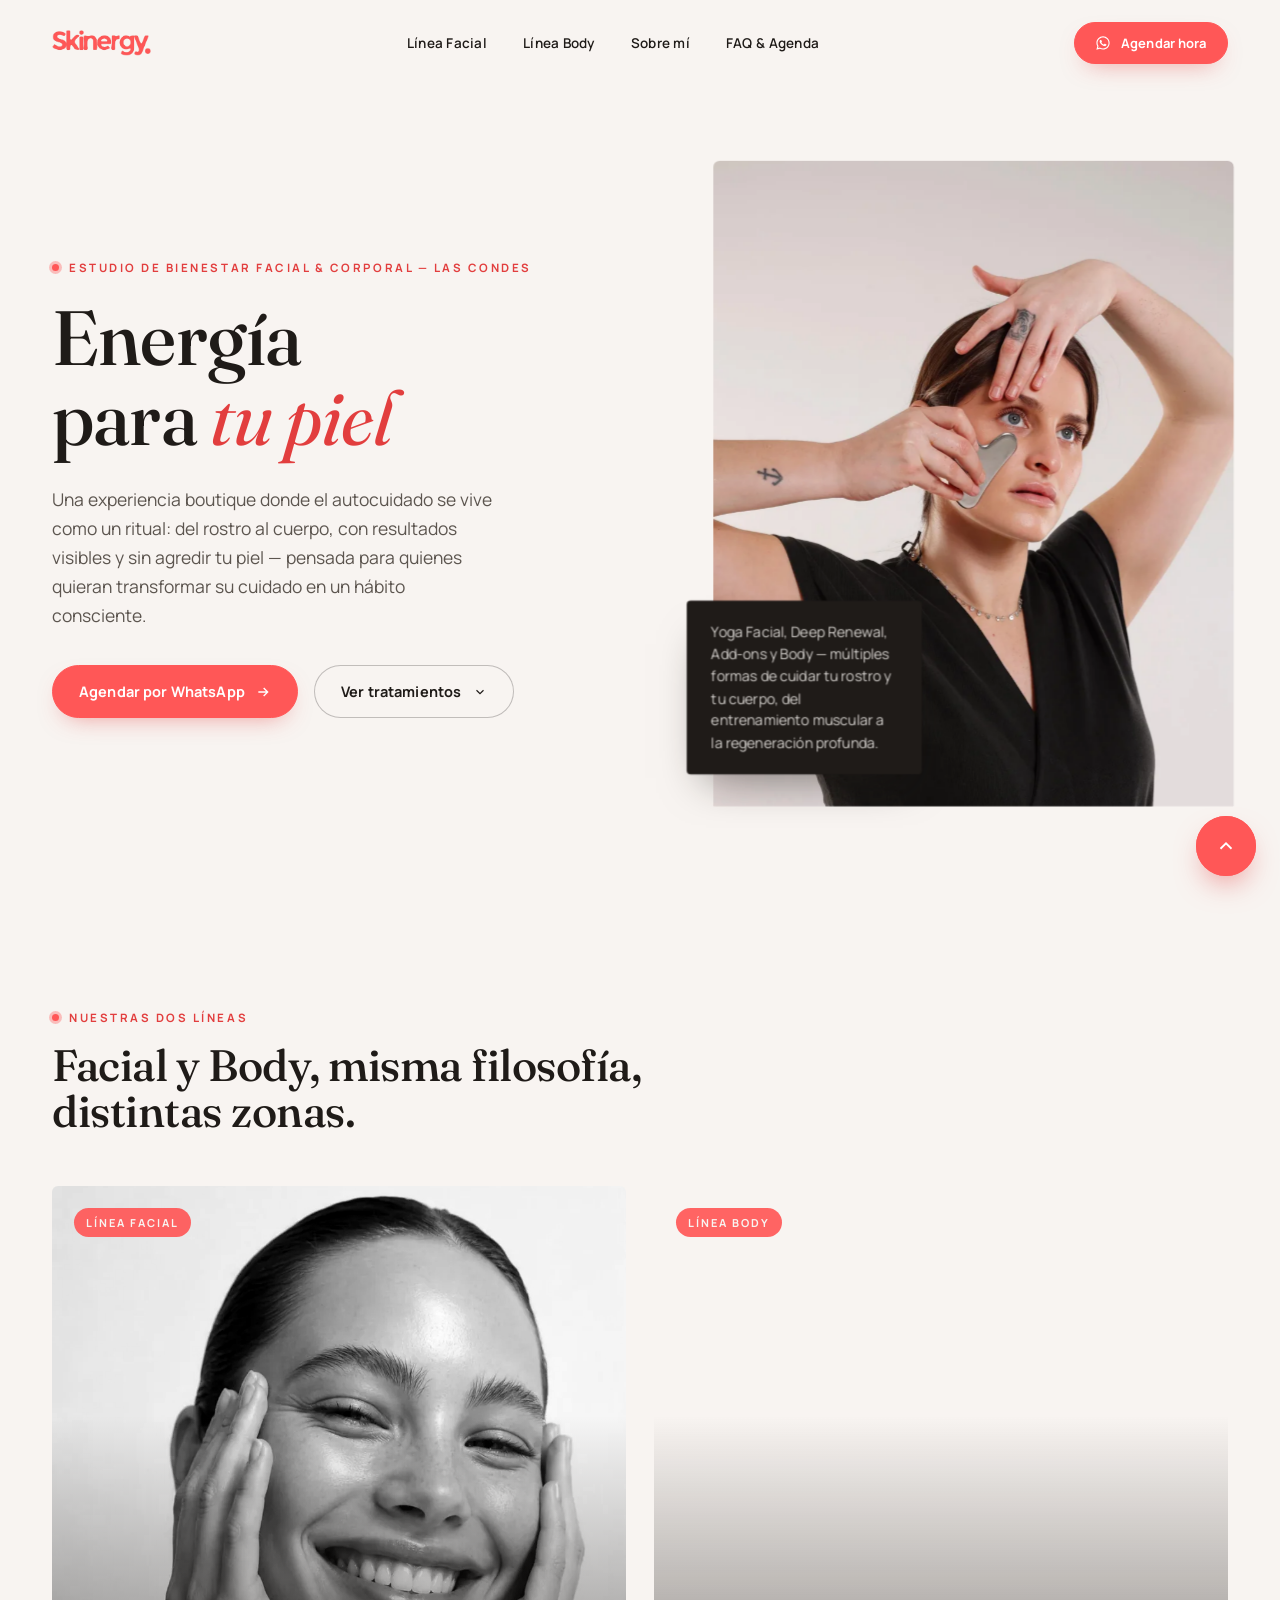
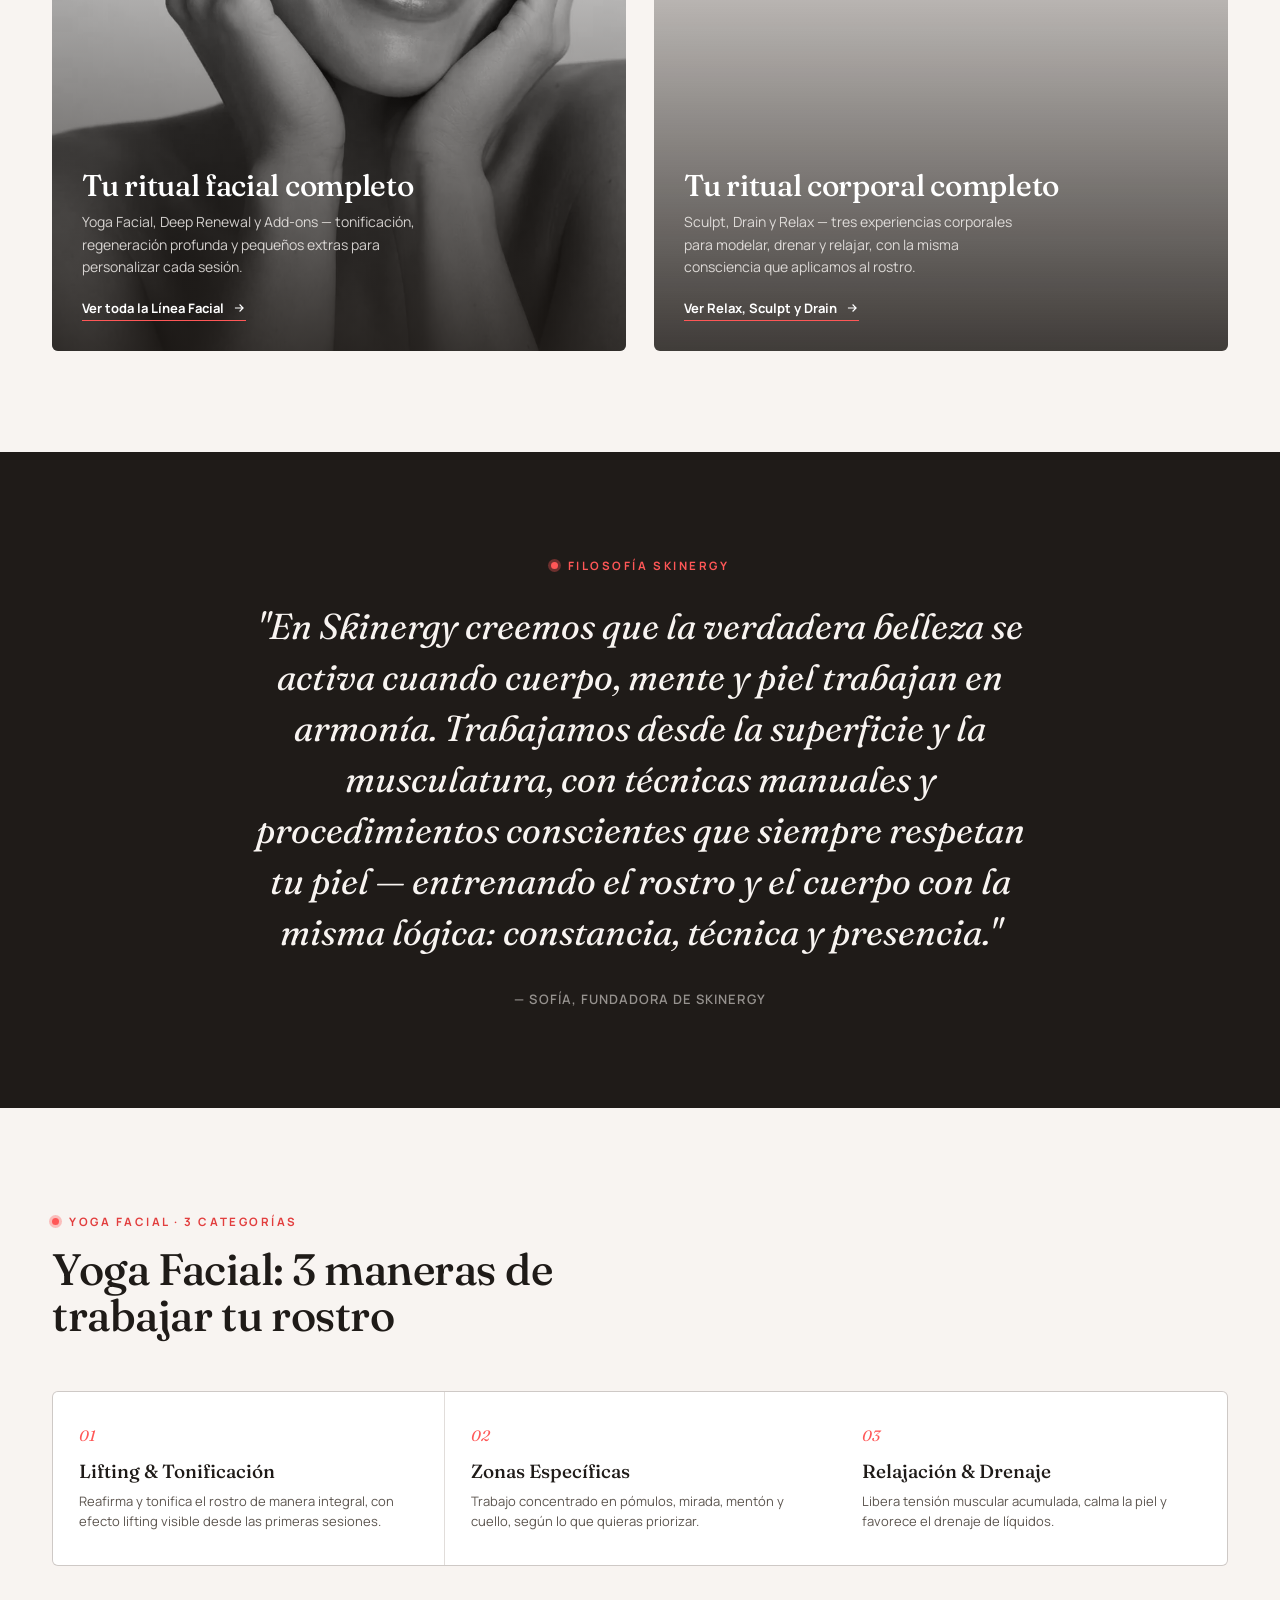
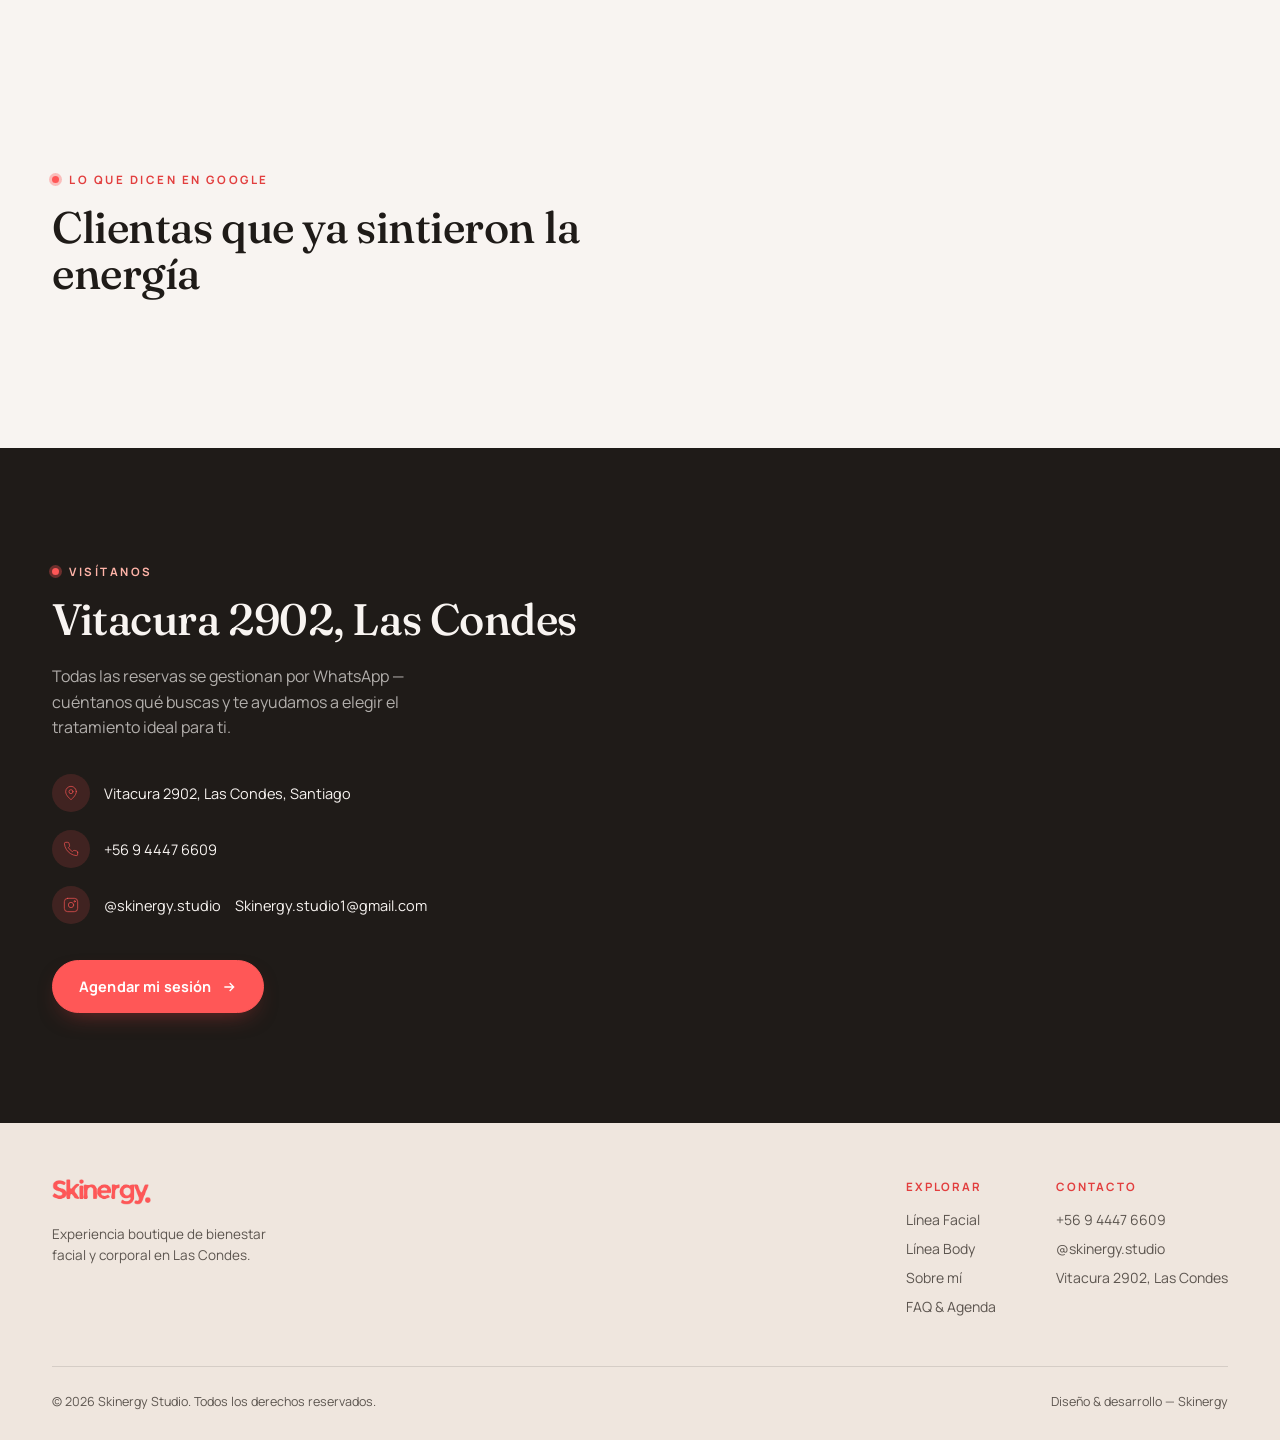
==== index.html @ 911ee03d "Add files via upload" ====
<!DOCTYPE html>
<html lang="es">
<head>
<meta charset="UTF-8">
<meta name="viewport" content="width=device-width, initial-scale=1.0, maximum-scale=1">
<title>Skinergy — Energía para tu piel</title>
<meta name="description" content="Skinergy, estudio boutique de bienestar facial y corporal en Vitacura 2902, Las Condes. Yoga Facial, Deep Renewal y tratamientos Body.">
<link rel="preconnect" href="https://fonts.googleapis.com">
<link rel="preconnect" href="https://fonts.gstatic.com" crossorigin>
<link href="https://fonts.googleapis.com/css2?family=Fraunces:ital,opsz,wght@0,9..144,500;1,9..144,400&family=Manrope:wght@400;500;600;700&display=swap" rel="stylesheet">
<link rel="icon" type="image/png" sizes="32x32" href="favicon-32.png">
<link rel="icon" type="image/png" sizes="16x16" href="favicon-16.png">
<link rel="apple-touch-icon" sizes="180x180" href="apple-touch-icon.png">
<link rel="stylesheet" href="styles.css">
<link rel="preload" as="image" href="hero-gua-sha-900.webp" imagesrcset="hero-gua-sha-900.webp 900w, hero-gua-sha-1300.webp 1300w" imagesizes="(max-width:520px) 320px, (max-width:940px) 420px, 538px" fetchpriority="high">
<style>
  .hero{ padding:168px 0 100px; }
  .hero-grid{ display:grid; grid-template-columns:1.02fr 0.86fr; gap:64px; align-items:center; }
  .hero h1{ font-size:clamp(44px, 6vw, 78px); margin:22px 0 26px; }
  .hero p.lead{ font-size:17.5px; color:var(--ink-soft); max-width:440px; line-height:1.65; margin-bottom:36px; }
  .hero-ctas{ display:flex; gap:16px; flex-wrap:wrap; align-items:center; }
  .hero-visual{ position:relative; }
  .hero-photo-frame{ position:relative; aspect-ratio:4/5; border-radius:6px; overflow:hidden; }
  .hero-photo-frame img{ width:100%; height:100%; object-fit:cover; transform:scale(1.02); }
  .hero-badge{
    position:absolute; left:-26px; bottom:36px; background:var(--ink); color:var(--cream);
    padding:20px 24px; border-radius:4px; max-width:230px; box-shadow:0 24px 40px -18px rgba(31,27,24,.5); z-index:3;
  }
  .hero-badge p{ font-size:14px; line-height:1.55; color:rgba(248,244,241,.85); }
  @media(max-width:940px){
    .hero-grid{ grid-template-columns:1fr; gap:52px; }
    .hero{ padding:132px 0 70px; }
    .hero-visual{ order:-1; max-width:420px; margin:0 auto; }
    .hero-badge{
      position:static; left:auto; bottom:auto; margin-top:18px; max-width:none; width:100%;
      box-shadow:0 14px 28px -18px rgba(31,27,24,.35); text-align:center;
    }
  }
  @media(max-width:520px){
    .hero-visual{ max-width:320px; }
  }

  .lines{ display:grid; grid-template-columns:1fr 1fr; gap:28px; }
  @media(max-width:800px){ .lines{ grid-template-columns:1fr; } }
  .line-card{ position:relative; border-radius:6px; overflow:hidden; aspect-ratio:3/4; display:flex; flex-direction:column; justify-content:flex-end; isolation:isolate; }
  .line-card img{ position:absolute; inset:0; width:100%; height:100%; object-fit:cover; filter:grayscale(1) contrast(1.08); transition:filter 1s var(--ease), transform 1.2s var(--ease); z-index:-2; }
  .line-card::before{ content:""; position:absolute; inset:0; background:linear-gradient(180deg, rgba(31,27,24,0) 30%, rgba(31,27,24,.85) 100%); z-index:-1; }
  .line-card:hover img{ filter:grayscale(0) contrast(1.02) saturate(1.1); transform:scale(1.045); }
  .line-card .tag{ position:absolute; top:22px; left:22px; font-size:11px; font-weight:700; letter-spacing:.18em; text-transform:uppercase; color:var(--cream); background:rgba(255,87,87,.92); padding:7px 12px; border-radius:100px; }
  .line-card .body{ padding:30px; color:var(--cream); }
  .line-card h3{ font-size:30px; color:var(--white); margin-bottom:10px; }
  .line-card p{ font-size:14px; color:rgba(248,244,241,.82); line-height:1.6; max-width:340px; margin-bottom:18px; }
  .line-card .link{ display:inline-flex; align-items:center; gap:8px; font-size:13px; font-weight:700; color:var(--white); border-bottom:1px solid var(--coral); padding-bottom:3px; width:fit-content; }
  .line-card .link svg{ width:14px; height:14px; transition:transform .3s var(--ease); }
  .line-card:hover .link svg{ transform:translateX(4px); }

  .categories{ display:grid; grid-template-columns:repeat(3,1fr); gap:1px; background:rgba(31,27,24,.1); border:1px solid rgba(31,27,24,.1); border-radius:6px; overflow:hidden; }
  @media(max-width:900px){ .categories{ grid-template-columns:1fr; } }
  .cat{ --tiltX:0deg; --tiltY:0deg; --lift:0px; --mx:50%; --my:50%; position:relative; background:var(--white); padding:34px 26px; transform:perspective(1000px) rotateX(var(--tiltX)) rotateY(var(--tiltY)) translate3d(0,var(--lift),0); transition:background .5s var(--ease), transform .5s var(--ease), box-shadow .5s var(--ease); }
  .cat:hover{ background:var(--cream-warm); box-shadow:0 20px 32px -22px rgba(31,27,24,.3); }
  .cat::after{ content:""; position:absolute; inset:0; pointer-events:none; background:radial-gradient(220px circle at var(--mx) var(--my), rgba(255,87,87,.10), transparent 70%); opacity:0; transition:opacity .4s var(--ease); }
  .cat:hover::after{ opacity:1; }
  .cat .n{ font-family:'Fraunces',serif; font-style:italic; color:var(--coral); font-size:15px; margin-bottom:14px; display:block;}
  .cat h4{ font-family:'Fraunces',serif; font-weight:500; font-size:19px; margin-bottom:8px; }
  .cat p{ font-size:13px; color:var(--ink-soft); line-height:1.55; }

  .testi-grid{ display:grid; grid-template-columns:repeat(3,1fr); gap:22px; }
  @media(max-width:900px){ .testi-grid{ grid-template-columns:1fr; } }
  .testi{ --tiltX:0deg; --tiltY:0deg; --lift:0px; --mx:50%; --my:50%; position:relative; background:var(--white); border:1px solid rgba(31,27,24,.08); border-radius:6px; padding:30px 28px; transform:perspective(1000px) rotateX(var(--tiltX)) rotateY(var(--tiltY)) translate3d(0,var(--lift),0); transition:transform .5s var(--ease), box-shadow .5s var(--ease), border-color .5s var(--ease); }
  .testi:hover{ box-shadow:0 20px 32px -22px rgba(31,27,24,.28); border-color:var(--coral); }
  .testi::after{ content:""; position:absolute; inset:0; border-radius:inherit; pointer-events:none; background:radial-gradient(220px circle at var(--mx) var(--my), rgba(255,87,87,.10), transparent 70%); opacity:0; transition:opacity .4s var(--ease); }
  .testi:hover::after{ opacity:1; }
  .stars{ display:flex; gap:4px; margin-bottom:18px; }
  .stars svg{ width:15px; height:15px; fill:var(--coral); }
  .testi p{ font-size:15px; line-height:1.65; color:var(--ink); margin-bottom:20px; }
  .testi .who{ display:flex; align-items:center; gap:10px; font-size:13px; font-weight:700; color:var(--ink-soft); }
  .testi .who::before{ content:""; width:6px; height:6px; border-radius:50%; background:var(--coral); }

</style>
</head>
<body>

<header id="siteHeader">
  <div class="wrap nav-row">
    <a href="index.html" class="logo"><img src="logo-wordmark.png" alt="Skinergy — Energía para tu piel" width="118" height="26"></a>
    <nav class="links">
      <a href="facial.html">Línea Facial</a>
      <a href="body.html">Línea Body</a>
      <a href="about.html">Sobre mí</a>
      <a href="faq.html">FAQ &amp; Agenda</a>
    </nav>
    <div class="nav-cta">
      <a class="btn" href="https://wa.me/56944476609?text=Hola%2C%20quiero%20agendar%20una%20sesi%C3%B3n%20en%20Skinergy" target="_blank" rel="noopener">
        <svg viewBox="0 0 24 24" fill="currentColor"><path d="M12.04 2C6.58 2 2.13 6.45 2.13 11.91c0 1.75.46 3.46 1.32 4.96L2.05 22l5.25-1.38c1.45.79 3.08 1.21 4.74 1.21h.005c5.46 0 9.9-4.45 9.9-9.92C21.93 6.45 17.5 2 12.04 2Zm0 18.15h-.004a8.2 8.2 0 0 1-4.18-1.15l-.3-.18-3.12.82.83-3.04-.2-.31a8.19 8.19 0 0 1-1.26-4.38c0-4.54 3.7-8.24 8.25-8.24 2.2 0 4.27.86 5.83 2.42a8.19 8.19 0 0 1 2.42 5.83c0 4.55-3.7 8.23-8.25 8.23Zm4.52-6.17c-.25-.12-1.47-.72-1.7-.81-.23-.08-.4-.12-.56.13-.17.25-.64.81-.79.97-.14.17-.29.19-.54.06-.25-.12-1.04-.38-1.99-1.22-.73-.65-1.23-1.46-1.37-1.71-.15-.25-.02-.38.11-.5.11-.11.25-.29.37-.44.13-.14.17-.25.25-.42.08-.17.04-.31-.02-.44-.06-.12-.56-1.34-.76-1.84-.2-.48-.41-.42-.56-.42-.14-.01-.31-.01-.48-.01-.17 0-.44.06-.67.31-.23.25-.87.85-.87 2.08 0 1.23.89 2.41 1.02 2.58.12.17 1.76 2.69 4.27 3.77.6.26 1.06.41 1.43.53.6.19 1.15.16 1.58.1.48-.07 1.47-.6 1.68-1.18.21-.58.21-1.08.15-1.18-.06-.1-.23-.16-.48-.28Z"/></svg>
        <span class="long">Agendar hora</span>
      </a>
      <button class="burger" id="burgerBtn" aria-label="Abrir menú" aria-expanded="false">
        <span></span><span></span><span></span>
      </button>
    </div>
  </div>
  <div class="mobile-menu" id="mobileMenu">
    <div class="mobile-menu-inner">
      <a href="facial.html">Línea Facial</a>
      <a href="body.html">Línea Body</a>
      <a href="about.html">Sobre mí</a>
      <a href="faq.html">FAQ &amp; Agenda</a>
      <a class="btn" href="https://wa.me/56944476609?text=Hola%2C%20quiero%20agendar%20una%20sesi%C3%B3n%20en%20Skinergy" target="_blank" rel="noopener">Agendar por WhatsApp</a>
    </div>
  </div>
</header>

<main id="home">

  <section class="hero">
    <div class="wrap hero-grid">
      <div>
        <span class="load-reveal eyebrow">Estudio de bienestar facial &amp; corporal — Las Condes</span>
        <h1 class="load-reveal">Energía<br>para <em>tu piel</em></h1>
        <p class="load-reveal lead">Una experiencia boutique donde el autocuidado se vive como un ritual: del rostro al cuerpo, con resultados visibles y sin agredir tu piel — pensada para quienes quieran transformar su cuidado en un hábito consciente.</p>
        <div class="load-reveal hero-ctas">
          <a class="btn" href="https://wa.me/56944476609?text=Hola%2C%20quiero%20agendar%20una%20sesi%C3%B3n%20en%20Skinergy" target="_blank" rel="noopener">
            Agendar por WhatsApp
            <svg viewBox="0 0 24 24" fill="none" stroke="currentColor" stroke-width="2"><path d="M5 12h14M13 6l6 6-6 6"/></svg>
          </a>
          <div class="treat-dropdown">
            <button class="btn ghost" id="treatToggle" aria-expanded="false" aria-haspopup="true">
              Ver tratamientos
              <svg viewBox="0 0 24 24" fill="none" stroke="currentColor" stroke-width="2"><path d="M6 9l6 6 6-6"/></svg>
            </button>
            <div class="treat-dropdown-menu" id="treatMenu">
              <a href="facial.html">Línea Facial</a>
              <a href="body.html">Línea Body</a>
            </div>
          </div>
        </div>
      </div>

      <div class="hero-visual load-reveal">
        <div class="hero-photo-frame">
          <img src="hero-gua-sha-900.webp" srcset="hero-gua-sha-900.webp 900w, hero-gua-sha-1300.webp 1300w" sizes="(max-width:520px) 320px, (max-width:940px) 420px, 538px" alt="Tratamiento facial en Skinergy" loading="eager" fetchpriority="high" decoding="async">
          <svg class="breath-ring" viewBox="-160 -160 320 320" preserveAspectRatio="xMidYMid meet">
            <circle cx="0" cy="0" r="60"></circle>
            <circle cx="0" cy="0" r="60"></circle>
            <circle cx="0" cy="0" r="60"></circle>
          </svg>
        </div>
        <div class="hero-badge">
          <p>Yoga Facial, Deep Renewal, Add-ons y Body — múltiples formas de cuidar tu rostro y tu cuerpo, del entrenamiento muscular a la regeneración profunda.</p>
        </div>
      </div>
    </div>
  </section>

  <section id="lineas">
    <div class="wrap">
      <div class="section-head reveal">
        <span class="eyebrow">Nuestras dos líneas</span>
        <h2>Facial y Body, misma filosofía, distintas zonas.</h2>
      </div>
      <div class="lines">
        <a class="line-card reveal reveal-rand" href="facial.html" aria-label="Explorar Línea Facial">
          <img src="cheeks-up-900.webp" srcset="cheeks-up-900.webp 900w, cheeks-up-1300.webp 1300w" sizes="(max-width:800px) 92vw, 46vw" alt="Línea Facial Skinergy" loading="lazy" decoding="async">
          <span class="tag">Línea Facial</span>
          <div class="body">
            <h3>Tu ritual facial completo</h3>
            <p>Yoga Facial, Deep Renewal y Add-ons — tonificación, regeneración profunda y pequeños extras para personalizar cada sesión.</p>
            <span class="link">Ver toda la Línea Facial
              <svg viewBox="0 0 24 24" fill="none" stroke="currentColor" stroke-width="2"><path d="M5 12h14M13 6l6 6-6 6"/></svg>
            </span>
          </div>
        </a>
        <a class="line-card reveal reveal-rand" href="body.html" aria-label="Explorar Línea Body">
          <img src="body-sculpt-900.webp" srcset="body-sculpt-900.webp 900w, body-sculpt-1300.webp 1300w" sizes="(max-width:800px) 92vw, 46vw" alt="Línea Body Skinergy" loading="lazy" decoding="async">
          <span class="tag">Línea Body</span>
          <div class="body">
            <h3>Tu ritual corporal completo</h3>
            <p>Sculpt, Drain y Relax — tres experiencias corporales para modelar, drenar y relajar, con la misma consciencia que aplicamos al rostro.</p>
            <span class="link">Ver Relax, Sculpt y Drain
              <svg viewBox="0 0 24 24" fill="none" stroke="currentColor" stroke-width="2"><path d="M5 12h14M13 6l6 6-6 6"/></svg>
            </span>
          </div>
        </a>
      </div>
    </div>
  </section>

  <section class="quote-section">
    <div class="wrap quote-wrap">
      <span class="eyebrow">Filosofía Skinergy</span>
      <blockquote class="reveal">"En Skinergy creemos que la verdadera belleza se activa cuando cuerpo, mente y piel trabajan en armonía. Trabajamos desde la superficie y la musculatura, con técnicas manuales y procedimientos conscientes que siempre respetan tu piel — entrenando el rostro y el cuerpo con la misma lógica: constancia, técnica y presencia."</blockquote>
      <p class="attribution">— Sofía, fundadora de Skinergy</p>
    </div>
  </section>

  <section>
    <div class="wrap">
      <div class="section-head reveal">
        <span class="eyebrow">Yoga Facial · 3 categorías</span>
        <h2>Yoga Facial: 3 maneras de trabajar tu rostro</h2>
      </div>
      <div class="categories">
        <div class="cat reveal reveal-seq"><span class="n">01</span><h4>Lifting &amp; Tonificación</h4><p>Reafirma y tonifica el rostro de manera integral, con efecto lifting visible desde las primeras sesiones.</p></div>
        <div class="cat reveal reveal-seq"><span class="n">02</span><h4>Zonas Específicas</h4><p>Trabajo concentrado en pómulos, mirada, mentón y cuello, según lo que quieras priorizar.</p></div>
        <div class="cat reveal reveal-seq"><span class="n">03</span><h4>Relajación &amp; Drenaje</h4><p>Libera tensión muscular acumulada, calma la piel y favorece el drenaje de líquidos.</p></div>
      </div>
    </div>
  </section>

  <section>
    <div class="wrap">
      <div class="section-head reveal">
        <span class="eyebrow">Lo que dicen en Google</span>
        <h2>Clientas que ya sintieron la energía</h2>
      </div>
      <!-- Elfsight Google Reviews | Skinergy -->
      <script src="https://elfsightcdn.com/platform.js" async></script>
      <div class="elfsight-app-10ce0b70-ac7c-4a63-a1a3-6ba21adb38d9" data-elfsight-app-lazy></div>
    </div>
  </section>

  <section class="contact-band">
    <div class="wrap contact-grid">
      <div>
        <span class="reveal eyebrow on-dark">Visítanos</span>
        <h2 class="reveal">Vitacura 2902, Las Condes</h2>
        <p class="reveal lead">Todas las reservas se gestionan por WhatsApp — cuéntanos qué buscas y te ayudamos a elegir el tratamiento ideal para ti.</p>
        <div class="info-list reveal">
          <div class="info-row">
            <span class="ico"><svg viewBox="0 0 24 24" fill="none" stroke-linecap="round" stroke-linejoin="round"><path d="M20 10c0 6-8 12-8 12s-8-6-8-12a8 8 0 0 1 16 0Z"/><circle cx="12" cy="10" r="3"/></svg></span>
            <span>Vitacura 2902, Las Condes, Santiago</span>
          </div>
          <div class="info-row">
            <span class="ico"><svg viewBox="0 0 24 24" fill="none" stroke-linecap="round" stroke-linejoin="round"><path d="M22 16.92v3a2 2 0 0 1-2.18 2 19.79 19.79 0 0 1-8.63-3.07 19.5 19.5 0 0 1-6-6 19.79 19.79 0 0 1-3.07-8.67A2 2 0 0 1 4.11 2h3a2 2 0 0 1 2 1.72c.127.96.361 1.903.7 2.81a2 2 0 0 1-.45 2.11L8.09 9.91a16 16 0 0 0 6 6l1.27-1.27a2 2 0 0 1 2.11-.45c.907.339 1.85.573 2.81.7A2 2 0 0 1 22 16.92Z"/></svg></span>
            <a href="https://wa.me/56944476609" target="_blank" rel="noopener">+56 9 4447 6609</a>
          </div>
          <div class="info-row">
            <span class="ico"><svg viewBox="0 0 24 24" fill="none" stroke-linecap="round" stroke-linejoin="round"><rect x="2" y="2" width="20" height="20" rx="5"/><circle cx="12" cy="12" r="4"/><circle cx="17.5" cy="6.5" r="1"/></svg></span>
            <a href="https://www.instagram.com/skinergy.studio/" target="_blank" rel="noopener">@skinergy.studio</a>
          <a href="mailto:Skinergy.studio1@gmail.com">Skinergy.studio1@gmail.com</a>
          </div>
        </div>
        <a class="btn reveal" href="https://wa.me/56944476609?text=Hola%2C%20quiero%20agendar%20una%20sesi%C3%B3n%20en%20Skinergy" target="_blank" rel="noopener">
          Agendar mi sesión
          <svg viewBox="0 0 24 24" fill="none" stroke="currentColor" stroke-width="2"><path d="M5 12h14M13 6l6 6-6 6"/></svg>
        </a>
      </div>
      <div class="map-frame reveal">
        <iframe src="https://www.google.com/maps?q=Skinergy+-+Energ%C3%ADa+para+tu+piel&ll=-33.4123653,-70.6027542&z=17&output=embed" width="100%" height="100%" style="border:0;" loading="lazy" referrerpolicy="no-referrer-when-downgrade" title="Estudio Skinergy — Av. Vitacura 2902, Las Condes"></iframe>
      </div>
    </div>
  </section>

</main>

<footer>
  <div class="wrap">
    <div class="footer-top">
      <div>
        <a href="index.html" class="logo"><img src="logo-wordmark.png" alt="Skinergy — Energía para tu piel" width="118" height="26"></a>
        <p style="margin-top:14px; max-width:240px; font-size:13.5px; color:var(--ink-soft); line-height:1.6;">Experiencia boutique de bienestar facial y corporal en Las Condes.</p>
      </div>
      <div class="footer-cols">
        <div class="footer-col">
          <h5>Explorar</h5>
          <a href="facial.html">Línea Facial</a>
          <a href="body.html">Línea Body</a>
          <a href="about.html">Sobre mí</a>
          <a href="faq.html">FAQ &amp; Agenda</a>
        </div>
        <div class="footer-col">
          <h5>Contacto</h5>
          <a href="https://wa.me/56944476609" target="_blank" rel="noopener">+56 9 4447 6609</a>
          <a href="https://www.instagram.com/skinergy.studio/" target="_blank" rel="noopener">@skinergy.studio</a>
          <a href="faq.html#ubicacion">Vitacura 2902, Las Condes</a>
        </div>
      </div>
    </div>
    <div class="footer-bottom">
      <p>© 2026 Skinergy Studio. Todos los derechos reservados.</p>
      <p>Diseño &amp; desarrollo — Skinergy</p>
    </div>
  </div>
</footer>

<div class="fab-group" id="fabGroup">
  <div class="fab-options">
    <a class="fab-item" href="https://www.instagram.com/skinergy.studio/" target="_blank" rel="noopener" aria-label="Instagram">
      <svg viewBox="0 0 24 24"><path d="M12 2.163c3.204 0 3.584.012 4.85.07 3.252.148 4.771 1.691 4.919 4.919.058 1.265.069 1.645.069 4.849 0 3.205-.012 3.584-.069 4.849-.149 3.225-1.664 4.771-4.919 4.919-1.266.058-1.644.07-4.85.07-3.204 0-3.584-.012-4.849-.07-3.26-.149-4.771-1.699-4.919-4.92-.058-1.265-.07-1.644-.07-4.849 0-3.204.013-3.583.07-4.849.149-3.227 1.664-4.771 4.919-4.919 1.266-.057 1.645-.069 4.849-.069zm0-2.163c-3.259 0-3.667.014-4.947.072-4.358.2-6.78 2.618-6.98 6.98-.059 1.281-.073 1.689-.073 4.948 0 3.259.014 3.668.072 4.948.2 4.358 2.618 6.78 6.98 6.98 1.281.058 1.689.072 4.948.072 3.259 0 3.668-.014 4.948-.072 4.354-.2 6.782-2.618 6.979-6.98.059-1.28.073-1.689.073-4.948 0-3.259-.014-3.667-.072-4.947-.196-4.354-2.617-6.78-6.979-6.98-1.281-.059-1.69-.073-4.949-.073zm0 5.838c-3.403 0-6.162 2.759-6.162 6.162s2.759 6.163 6.162 6.163 6.162-2.759 6.162-6.163c0-3.403-2.759-6.162-6.162-6.162zm0 10.162c-2.209 0-4-1.79-4-4 0-2.209 1.791-4 4-4s4 1.791 4 4c0 2.21-1.791 4-4 4zm6.406-11.845c-.796 0-1.441.645-1.441 1.44s.645 1.44 1.441 1.44c.795 0 1.439-.645 1.439-1.44s-.644-1.44-1.439-1.44z"/></svg>
    </a>
    <a class="fab-item" href="https://wa.me/56944476609?text=Hola%2C%20quiero%20agendar%20una%20sesi%C3%B3n%20en%20Skinergy" target="_blank" rel="noopener" aria-label="WhatsApp">
      <svg viewBox="0 0 24 24"><path d="M12.04 2C6.58 2 2.13 6.45 2.13 11.91c0 1.75.46 3.46 1.32 4.96L2.05 22l5.25-1.38c1.45.79 3.08 1.21 4.74 1.21h.005c5.46 0 9.9-4.45 9.9-9.92C21.93 6.45 17.5 2 12.04 2Zm0 18.15h-.004a8.2 8.2 0 0 1-4.18-1.15l-.3-.18-3.12.82.83-3.04-.2-.31a8.19 8.19 0 0 1-1.26-4.38c0-4.54 3.7-8.24 8.25-8.24 2.2 0 4.27.86 5.83 2.42a8.19 8.19 0 0 1 2.42 5.83c0 4.55-3.7 8.23-8.25 8.23Zm4.52-6.17c-.25-.12-1.47-.72-1.7-.81-.23-.08-.4-.12-.56.13-.17.25-.64.81-.79.97-.14.17-.29.19-.54.06-.25-.12-1.04-.38-1.99-1.22-.73-.65-1.23-1.46-1.37-1.71-.15-.25-.02-.38.11-.5.11-.11.25-.29.37-.44.13-.14.17-.25.25-.42.08-.17.04-.31-.02-.44-.06-.12-.56-1.34-.76-1.84-.2-.48-.41-.42-.56-.42-.14-.01-.31-.01-.48-.01-.17 0-.44.06-.67.31-.23.25-.87.85-.87 2.08 0 1.23.89 2.41 1.02 2.58.12.17 1.76 2.69 4.27 3.77.6.26 1.06.41 1.43.53.6.19 1.15.16 1.58.1.48-.07 1.47-.6 1.68-1.18.21-.58.21-1.08.15-1.18-.06-.1-.23-.16-.48-.28Z"/></svg>
    </a>
  </div>
  <button class="fab-toggle" id="fabToggle" aria-label="Mostrar contacto" aria-expanded="false">
    <span class="pulse"></span>
    <svg viewBox="0 0 24 24" fill="none" stroke="currentColor" stroke-width="2"><path d="M6 15l6-6 6 6"/></svg>
  </button>
</div>

<script src="script.js"></script>
</body>
</html>
---- styles.css ----
:root{
  --coral:#FF5757;
  --coral-deep:#E23E3E;
  --coral-soft:#FFB4A8;
  --cream:#F8F4F1;
  --cream-warm:#EFE6DE;
  --ink:#1F1B18;
  --ink-soft:#5C554F;
  --white:#FFFFFF;
  --ring: rgba(255,87,87,0.35);
  --ease: cubic-bezier(.16,1,.3,1);
  --spring: cubic-bezier(.34,1.56,.64,1);
}

*{box-sizing:border-box; margin:0; padding:0;}
html{scroll-behavior:smooth;}
body{
  background:var(--cream);
  color:var(--ink);
  font-family:'Manrope', sans-serif;
  font-weight:400;
  -webkit-font-smoothing:antialiased;
  overflow-x:hidden;
}
img{display:block; max-width:100%;}
a{color:inherit; text-decoration:none;}
::selection{background:var(--coral); color:var(--white);}

@media (prefers-reduced-motion: reduce){
  *{animation-duration:0.01ms !important; animation-iteration-count:1 !important; transition-duration:0.01ms !important; scroll-behavior:auto !important;}
}

a:focus-visible, button:focus-visible{ outline:2px solid var(--coral-deep); outline-offset:3px; }

.eyebrow{
  font-family:'Manrope', sans-serif;
  font-size:11.5px;
  font-weight:700;
  letter-spacing:0.22em;
  text-transform:uppercase;
  color:var(--coral-deep);
  display:inline-flex;
  align-items:center;
  gap:10px;
}
.eyebrow::before{
  content:"";
  width:7px; height:7px;
  border-radius:50%;
  background:var(--coral);
  box-shadow:0 0 0 3px var(--ring);
  flex-shrink:0;
}
.eyebrow.on-dark{ color:var(--coral-soft); }

h1,h2,h3,.serif{
  font-family:'Fraunces', serif;
  font-weight:500;
  line-height:1.05;
  letter-spacing:-0.01em;
}
em{font-style:italic; font-weight:400; color:var(--coral-deep);}

.wrap{
  max-width:1240px;
  margin:0 auto;
  padding:0 32px;
}
@media(max-width:700px){ .wrap{padding:0 20px;} }

.wrap-narrow{ max-width:820px; margin:0 auto; padding:0 32px; }
@media(max-width:700px){ .wrap-narrow{padding:0 20px;} }

.btn{
  display:inline-flex;
  align-items:center;
  gap:10px;
  color:var(--white);
  font-weight:700;
  font-size:14.5px;
  font-family:inherit;
  letter-spacing:0.01em;
  padding:16px 26px;
  border-radius:100px;
  border:1px solid var(--coral);
  background-color:var(--coral);
  background-image:linear-gradient(var(--coral-deep), var(--coral-deep));
  background-repeat:no-repeat;
  background-position:0 0;
  background-size:0% 100%;
  transform:translate3d(var(--mag-x,0px), var(--mag-y,0px), 0);
  transition:background-size .85s var(--ease), border-color .5s var(--ease), transform .5s var(--spring), box-shadow .5s var(--ease), color .85s var(--ease);
  box-shadow:0 10px 24px -12px rgba(226,62,62,.55);
  cursor:pointer;
  will-change:transform;
}
.btn:hover, .btn.tap-active{ background-size:100% 100%; border-color:var(--coral-deep); transform:translate3d(var(--mag-x,0px), calc(var(--mag-y,0px) - 2px), 0); box-shadow:0 10px 22px -10px rgba(226,62,62,.5); }
.btn:active{ transform:scale(.96); transition:transform .18s var(--spring); }
.btn.ghost{
  background-color:transparent;
  background-image:linear-gradient(var(--ink), var(--ink));
  background-repeat:no-repeat;
  background-position:0 0;
  background-size:0% 100%;
  color:var(--ink);
  border:1px solid rgba(31,27,24,.25);
  box-shadow:none;
  transition:background-size .85s var(--ease), color .85s var(--ease), border-color .5s var(--ease), transform .5s var(--ease);
}
.btn.ghost:hover, .btn.ghost.tap-active{ background-size:100% 100%; color:var(--white); border-color:var(--ink); transform:translateY(-2px); }
.btn.ghost.on-dark{
  color:var(--cream);
  border-color:rgba(248,244,241,.3);
  background-image:linear-gradient(var(--cream), var(--cream));
}
.btn.ghost.on-dark:hover, .btn.ghost.on-dark.tap-active{ background-size:100% 100%; color:var(--ink); border-color:var(--cream); }
.btn svg{width:16px; height:16px; flex-shrink:0; position:relative; z-index:1; transition:transform .5s var(--ease);}
.btn:hover svg, .btn.tap-active svg{ transform:translateX(3px); }

/* On dark sections (quote-section, contact-band) the fill must go light, not ink —
   otherwise the button visually disappears into the already-dark background on hover. */
.quote-section .btn,
.contact-band .btn{
  background-image:linear-gradient(var(--cream), var(--cream));
}
.quote-section .btn:hover,
.contact-band .btn:hover,
.quote-section .btn.tap-active,
.contact-band .btn.tap-active{
  color:var(--ink);
  border-color:var(--cream);
}

/* ---------- Header ---------- */
header{
  position:fixed; top:0; left:0; right:0; z-index:100;
  padding:22px 0;
  background:var(--cream);
  border-bottom:1px solid transparent;
  transition:background .5s var(--ease), padding .5s var(--ease), box-shadow .5s var(--ease), border-color .5s var(--ease);
  animation:header-drop 1s var(--ease) .1s both;
}
@keyframes header-drop{ from{ opacity:0; transform:translate3d(0,-14px,0); } to{ opacity:1; transform:none; } }
header.scrolled{
  padding:12px 0;
  border-bottom-color:rgba(31,27,24,.08);
  box-shadow:0 1px 0 rgba(31,27,24,.06);
}
.nav-row{ display:flex; align-items:center; justify-content:space-between; }
.logo{ display:inline-flex; align-items:center; }
.logo img{ height:26px; width:auto; display:block; }
nav.links{ display:flex; gap:36px; align-items:center; }
nav.links a{
  font-size:13.5px; font-weight:600; letter-spacing:0.02em;
  position:relative; padding:4px 0;
}
nav.links a::after{
  content:""; position:absolute; left:0; bottom:0; width:0; height:1.5px; background:var(--coral);
  transition:width .3s var(--ease);
}
nav.links a:hover::after, nav.links a.active::after{ width:100%; }
nav.links a.active{ color:var(--coral-deep); }
.nav-cta{ display:flex; align-items:center; gap:22px; }
.nav-cta .btn{ padding:11px 20px; font-size:13px; }

.burger{
  display:none;
  flex-direction:column;
  align-items:center;
  justify-content:center;
  gap:5px;
  width:40px; height:40px;
  border:none; background:none; padding:0; cursor:pointer;
  flex-shrink:0;
}
.burger span{
  display:block; width:22px; height:1.5px; background:var(--ink);
  transition:transform .45s var(--ease), opacity .3s var(--ease);
}
.burger.open span:nth-child(1){ transform:translateY(6.5px) rotate(45deg); }
.burger.open span:nth-child(2){ opacity:0; }
.burger.open span:nth-child(3){ transform:translateY(-6.5px) rotate(-45deg); }

.mobile-menu{
  max-height:0;
  overflow:hidden;
  transition:max-height .5s var(--ease);
}
.mobile-menu.open{ max-height:420px; }
.mobile-menu-inner{ border-top:1px solid rgba(31,27,24,.1); padding:8px 0 18px; }
.mobile-menu a{
  display:block; padding:15px 32px; font-size:15px; font-weight:600; color:var(--ink);
  border-bottom:1px solid rgba(31,27,24,.06);
}
.mobile-menu a.active{ color:var(--coral-deep); }
.mobile-menu .btn{ margin:18px 32px 4px; justify-content:center; }
@media(max-width:700px){
  .mobile-menu a{ padding:15px 20px; }
  .mobile-menu .btn{ margin:18px 20px 4px; }
}

@media(min-width:861px){ .mobile-menu{ display:none; } }

@media(max-width:860px){
  nav.links{ display:none; }
  .nav-cta .btn span.long{display:none;}
  .burger{ display:flex; }
}

/* ---------- Page hero (inner pages) ---------- */
.page-hero{
  padding:168px 0 70px;
  position:relative;
}
.page-hero .eyebrow{ margin-bottom:18px; }
.page-hero h1{ font-size:clamp(38px,5.4vw,64px); margin-bottom:20px; }
.page-hero p.lead{ font-size:16.5px; color:var(--ink-soft); max-width:560px; line-height:1.65; }
@media(max-width:700px){ .page-hero{ padding:130px 0 50px; } }

/* ---------- Strip marquee ---------- */
.strip{
  border-top:1px solid rgba(31,27,24,.12);
  border-bottom:1px solid rgba(31,27,24,.12);
  overflow:hidden;
  padding:16px 0;
  background:var(--cream-warm);
}
.strip-track{
  display:flex;
  width:max-content;
  animation:scroll-left 110s linear infinite;
  gap:56px;
}
.strip-track span{
  font-family:'Fraunces',serif;
  font-style:italic;
  font-size:16px;
  color:var(--ink-soft);
  white-space:nowrap;
  display:flex; align-items:center; gap:56px;
}
.strip-track span::after{ content:"—"; color:var(--coral); font-style:normal; }
.strip:hover .strip-track{ animation-play-state:paused; }
@keyframes scroll-left{ from{transform:translateX(0);} to{transform:translateX(-50%);} }

/* ---------- Section shell ---------- */
section{ padding:100px 0; position:relative; }
@media(max-width:700px){ section{ padding:70px 0; } }
.section-head{ max-width:640px; margin-bottom:52px; }
.section-head h2{ font-size:clamp(28px,4vw,44px); margin-top:16px; }
.section-head p.sub{ margin-top:16px; color:var(--ink-soft); font-size:15.5px; line-height:1.65; max-width:560px; }
.reveal, .load-reveal{
  opacity:0;
  filter:blur(4px);
  transform:translate3d(0,18px,0);
  transition:opacity .7s var(--ease), filter .8s var(--ease), transform .7s var(--ease);
  will-change:opacity, filter, transform;
}
.reveal.in, .load-reveal.in{ opacity:1; filter:blur(0); transform:none; }

.reveal-rand{
  transform:translate3d(0,14px,0) scale(.98) rotate(var(--rot, 0deg));
}
.reveal-rand.in{ transform:none; }

/* ---------- Quote / philosophy section ---------- */
.quote-section{ background:var(--ink); color:var(--cream); }
.quote-wrap{ max-width:840px; margin:0 auto; text-align:center; }
.quote-wrap .eyebrow{ color:var(--coral); justify-content:center; margin-bottom:28px; }
.quote-wrap blockquote{
  font-family:'Fraunces',serif;
  font-style:italic;
  font-weight:400;
  font-size:clamp(22px,3.4vw,36px);
  line-height:1.42;
  color:var(--cream);
}
.quote-wrap blockquote b{ font-weight:500; font-style:normal; color:var(--coral-soft); }
.quote-wrap .attribution{
  margin-top:32px; font-size:13px; letter-spacing:.08em; text-transform:uppercase; color:rgba(248,244,241,.55); font-weight:600;
}

/* ---------- Treatment cards (facial/body listings) ---------- */
.cat-group{ margin-bottom:64px; }
.cat-group:last-child{ margin-bottom:0; }
.cat-group-head{ display:flex; align-items:baseline; gap:16px; margin-bottom:26px; }
.cat-group-head .n{ font-family:'Fraunces',serif; font-style:italic; color:var(--coral); font-size:16px; }
.cat-group-head h3{ font-size:24px; }
.cat-group-head .count{ font-size:12.5px; color:var(--ink-soft); margin-left:auto; }

.treat-grid{ display:grid; grid-template-columns:repeat(3,1fr); gap:20px; }
@media(max-width:940px){ .treat-grid{ grid-template-columns:repeat(2,1fr); } }
@media(max-width:640px){ .treat-grid{ grid-template-columns:1fr; } }

.treat-card{
  --tiltX:0deg; --tiltY:0deg; --lift:0px; --mx:50%; --my:50%;
  position:relative;
  background:var(--white);
  border:1px solid rgba(31,27,24,.08);
  border-radius:6px;
  padding:26px 24px;
  transform:perspective(1000px) rotateX(var(--tiltX)) rotateY(var(--tiltY)) translate3d(0,var(--lift),0);
  transition:border-color .5s var(--ease), transform .5s var(--ease), box-shadow .5s var(--ease);
  display:flex; flex-direction:column;
  will-change:transform;
}
.treat-card:hover{ border-color:var(--coral); box-shadow:0 22px 40px -20px rgba(31,27,24,.28); }
.treat-card::after{
  content:""; position:absolute; inset:0; border-radius:inherit; pointer-events:none;
  background:radial-gradient(220px circle at var(--mx) var(--my), rgba(255,87,87,.10), transparent 70%);
  opacity:0; transition:opacity .4s var(--ease);
}
.treat-card:hover::after{ opacity:1; }
.treat-card .photo{ margin:-26px -24px 20px; aspect-ratio:3/4; overflow:hidden; border-radius:6px 6px 0 0; }
.treat-card .photo img{ width:100%; height:100%; object-fit:cover; filter:grayscale(1) contrast(1.05); transition:transform 1.1s var(--ease), filter 1.1s var(--ease); }
main img{ opacity:1; }
.treat-card:hover .photo img{ transform:scale(1.06); filter:grayscale(0) contrast(1.02) saturate(1.05); }
.treat-card .price-row{ display:flex; align-items:baseline; gap:8px; margin-bottom:2px; }
.treat-card .price{ font-family:'Fraunces',serif; font-size:21px; color:var(--coral-deep); font-weight:500; }
.treat-card .duration{ font-size:11.5px; color:var(--ink-soft); font-weight:700; letter-spacing:.03em; text-transform:uppercase; }
.treat-card h4{ font-size:17.5px; margin:6px 0 10px; }
.treat-card > p{ font-size:13.5px; color:var(--ink-soft); line-height:1.6; margin-bottom:4px; }
.treat-card .meta{ display:flex; justify-content:space-between; align-items:center; font-size:12px; font-weight:700; color:var(--coral-deep); letter-spacing:.02em; text-transform:uppercase; }
.treat-card ul{ list-style:none; margin:14px 0 0; padding:0; display:flex; flex-direction:column; gap:7px; }
.treat-card ul li{ font-size:12.5px; color:var(--ink-soft); padding-left:16px; position:relative; line-height:1.4; }
.treat-card ul li::before{ content:""; position:absolute; left:0; top:6px; width:5px; height:5px; border-radius:50%; background:var(--coral); }
.treat-card .ideal{ font-size:12px; font-style:italic; color:var(--ink-soft); border-top:1px solid rgba(31,27,24,.08); padding-top:12px; margin-top:16px; }
.treat-card .ideal b{ font-style:normal; color:var(--ink); font-weight:700; }

/* ---------- Big feature block (Deep Renewal / big program) ---------- */
.feature-block{
  display:grid; grid-template-columns:0.9fr 1.1fr; gap:56px; align-items:center;
  background:var(--white);
  border-radius:8px; padding:52px; border:1px solid rgba(31,27,24,.08);
}
@media(max-width:900px){ .feature-block{ grid-template-columns:1fr; padding:32px 24px; gap:32px; } }
.feature-block h3{ font-size:clamp(26px,3.4vw,36px); margin-bottom:16px; }
.feature-block p{ color:var(--ink-soft); font-size:15px; line-height:1.7; margin-bottom:24px; }
.feature-visual{ aspect-ratio:4/5; border-radius:6px; overflow:hidden; }
.feature-visual img{ width:100%; height:100%; object-fit:cover; filter:grayscale(1) contrast(1.06); }
.protocol-list{ display:flex; flex-direction:column; gap:14px; margin-bottom:26px; }
.protocol-item{
  display:flex; align-items:center; gap:14px; padding:14px 16px;
  background:var(--cream-warm); border-radius:6px; font-size:14px; font-weight:600;
}
.protocol-item .dot{ width:8px; height:8px; border-radius:50%; background:var(--coral); flex-shrink:0; }

/* ---------- Contact band ---------- */
.contact-band{ background:var(--ink); color:var(--cream); }
.contact-grid{ display:grid; grid-template-columns:1fr 1fr; gap:60px; align-items:center; }
@media(max-width:860px){ .contact-grid{ grid-template-columns:1fr; gap:40px; } }
.contact-band h2{ color:var(--cream); font-size:clamp(30px,4vw,44px); margin:16px 0 22px; }
.contact-band p.lead{ color:rgba(248,244,241,.68); font-size:16px; max-width:420px; margin-bottom:34px; line-height:1.6; }
.info-list{ display:flex; flex-direction:column; gap:18px; margin-bottom:36px; }
.info-row{ display:flex; align-items:center; gap:14px; font-size:14.5px; overflow-wrap:break-word; word-break:break-word; }
.info-row .ico{
  width:38px; height:38px; border-radius:50%; background:rgba(255,87,87,.15);
  display:flex; align-items:center; justify-content:center; flex-shrink:0;
}
.info-row .ico svg{ width:16px; height:16px; stroke:var(--coral); }
.info-row a:hover{ color:var(--coral-soft); }
.map-frame{ position:relative; border-radius:6px; overflow:hidden; aspect-ratio:4/3.4; }
.map-frame img{ width:100%; height:100%; object-fit:cover; filter:grayscale(1) contrast(1.1) brightness(.9); }
.map-frame iframe{ display:block; width:100%; height:100%; }

/* ---------- FAQ accordion ---------- */
.faq-list{ display:flex; flex-direction:column; gap:1px; background:rgba(31,27,24,.1); border:1px solid rgba(31,27,24,.1); border-radius:6px; overflow:hidden; }
.faq-item{ background:var(--white); }
.faq-q{
  width:100%; text-align:left; padding:24px 26px; display:flex; align-items:center; justify-content:space-between;
  gap:20px; font-family:'Fraunces',serif; font-size:18px; font-weight:500; background:none; border:none; cursor:pointer; color:var(--ink);
}
.faq-q .plus{ width:26px; height:26px; border-radius:50%; border:1px solid rgba(31,27,24,.2); flex-shrink:0; position:relative; transition:transform .35s var(--ease), background .35s var(--ease), border-color .35s var(--ease); }
.faq-q .plus::before, .faq-q .plus::after{ content:""; position:absolute; background:var(--ink); top:50%; left:50%; transform:translate(-50%,-50%); transition:opacity .3s var(--ease), background .3s var(--ease); }
.faq-q .plus::before{ width:10px; height:1.5px; }
.faq-q .plus::after{ width:1.5px; height:10px; }
.faq-item.open .faq-q .plus{ background:var(--coral); border-color:var(--coral); transform:rotate(180deg); }
.faq-item.open .faq-q .plus::before, .faq-item.open .faq-q .plus::after{ background:var(--white); }
.faq-item.open .faq-q .plus::after{ opacity:0; }
.faq-a{ max-height:0; overflow:hidden; transition:max-height .45s var(--ease); }
.faq-a-inner{ padding:0 26px 26px; font-size:14.5px; color:var(--ink-soft); line-height:1.7; max-width:620px; }

/* ---------- Pricing / bonos table ---------- */
.price-table{ width:100%; border-collapse:collapse; background:var(--white); border-radius:6px; overflow:hidden; border:1px solid rgba(31,27,24,.08); }
.price-table thead th{ background:var(--ink); color:var(--cream); text-align:left; font-size:11.5px; letter-spacing:.12em; text-transform:uppercase; font-weight:700; padding:16px 20px; }
.price-table tbody td{ padding:18px 20px; font-size:14.5px; border-top:1px solid rgba(31,27,24,.08); }
.price-table tbody tr:hover{ background:var(--cream-warm); }
.price-table td.discount{ color:var(--coral-deep); font-weight:700; }
.price-table-wrap{ overflow-x:auto; border-radius:6px; }
@media(max-width:700px){ .price-table{ font-size:13px; } .price-table thead th, .price-table tbody td{ padding:12px 14px; } }

/* ---------- About page ---------- */
.about-grid{ display:grid; grid-template-columns:0.85fr 1.15fr; gap:60px; align-items:start; }
@media(max-width:900px){ .about-grid{ grid-template-columns:1fr; gap:36px; } }
.about-photo{ position:sticky; top:120px; aspect-ratio:3/4; border-radius:6px; overflow:hidden; }
.about-photo img{ width:100%; height:100%; object-fit:cover; filter:contrast(1.05); }
@media(max-width:900px){ .about-photo{ position:static; max-width:340px; margin:0 auto; } }
.about-copy p{ font-size:16px; line-height:1.85; color:var(--ink-soft); margin-bottom:20px; }
.about-copy .extra{ max-height:0; overflow:hidden; transition:max-height .6s var(--ease); }
.about-copy .extra.open{ max-height:900px; }
.read-more-btn{ background:none; border:none; font-weight:700; color:var(--coral-deep); font-size:14px; cursor:pointer; display:inline-flex; align-items:center; gap:6px; padding:0; }
.read-more-btn svg{ width:14px; height:14px; transition:transform .3s var(--ease); }
.read-more-btn.open svg{ transform:rotate(180deg); }
.cert-list{ display:flex; flex-wrap:wrap; gap:10px; margin-top:28px; }
.cert-pill{ font-size:12.5px; font-weight:700; letter-spacing:.02em; padding:9px 16px; border-radius:100px; background:var(--cream-warm); color:var(--ink); border:1px solid rgba(31,27,24,.1); }

/* ---------- Footer ---------- */
footer{ background:var(--cream-warm); padding:56px 0 30px; }
.footer-top{
  display:flex; justify-content:space-between; align-items:flex-start; flex-wrap:wrap; gap:36px;
  padding-bottom:40px; border-bottom:1px solid rgba(31,27,24,.12);
}
.footer-cols{ display:flex; gap:60px; flex-wrap:wrap; }
.footer-col h5{ font-size:11.5px; font-weight:700; letter-spacing:.16em; text-transform:uppercase; color:var(--coral-deep); margin-bottom:16px; }
.footer-col a{ display:block; font-size:14px; color:var(--ink-soft); margin-bottom:10px; transition:color .4s var(--ease), transform .4s var(--ease); overflow-wrap:break-word; word-break:break-word; }
.footer-col a:hover{ color:var(--coral-deep); transform:translateX(5px); }
.footer-bottom{ display:flex; justify-content:space-between; align-items:center; padding-top:26px; flex-wrap:wrap; gap:12px; }
.footer-bottom p{ font-size:12.5px; color:var(--ink-soft); }
.treat-dropdown{ position:relative; display:inline-block; }
.treat-dropdown .btn svg{ width:14px; height:14px; margin-left:2px; transition:transform .3s var(--ease); }
.treat-dropdown .btn[aria-expanded="true"] svg{ transform:rotate(180deg); }
.treat-dropdown-menu{
  position:absolute; top:calc(100% + 10px); left:0; min-width:180px;
  background:var(--white);
  border-radius:8px; overflow:hidden;
  box-shadow:0 18px 34px -14px rgba(31,27,24,.28); border:1px solid rgba(31,27,24,.08);
  opacity:0; pointer-events:none; transform:translateY(-8px); transition:opacity .25s var(--ease), transform .25s var(--ease);
  z-index:20;
}
.treat-dropdown-menu.open{ opacity:1; pointer-events:auto; transform:translateY(0); }
.treat-dropdown-menu a{ display:block; padding:13px 18px; font-size:14px; font-weight:600; color:var(--ink); transition:background .2s var(--ease); }
.treat-dropdown-menu a:hover{ background:var(--cream-warm); color:var(--coral-deep); }
.treat-dropdown-menu a:not(:last-child){ border-bottom:1px solid rgba(31,27,24,.06); }

/* ---------- Floating contact group (WhatsApp + Instagram, expandable) ---------- */
.fab-group{
  position:fixed; right:24px; bottom:24px; z-index:200;
  display:flex; flex-direction:column; align-items:center; gap:14px;
}
.fab-options{ display:flex; flex-direction:column; align-items:center; gap:14px; }
.fab-item{
  width:52px; height:52px; border-radius:50%;
  display:flex; align-items:center; justify-content:center;
  background:var(--white);
  box-shadow:0 10px 24px -10px rgba(31,27,24,.35);
  opacity:0; transform:translateY(14px) scale(.75); pointer-events:none;
  transition:opacity .5s var(--ease), transform .5s var(--ease), box-shadow .35s var(--ease);
}
.fab-item svg{ width:23px; height:23px; fill:var(--ink); transition:fill .3s var(--ease); }
.fab-item:hover, .fab-item.tap-active{ box-shadow:0 14px 28px -10px rgba(31,27,24,.45); }
.fab-item:hover svg, .fab-item.tap-active svg{ fill:var(--coral-deep); }
.fab-group.open .fab-options .fab-item{ opacity:1; transform:none; pointer-events:auto; }
.fab-group.open .fab-options .fab-item:nth-child(1){ transition-delay:.09s; }
.fab-group.open .fab-options .fab-item:nth-child(2){ transition-delay:0s; }

.fab-toggle{
  position:relative;
  width:60px; height:60px; border-radius:50%;
  background:var(--coral); border:none; cursor:pointer;
  display:flex; align-items:center; justify-content:center;
  box-shadow:0 14px 30px -10px rgba(226,62,62,.6);
  transition:transform .5s var(--ease);
}
.fab-toggle:hover{ transform:scale(1.08); }
.fab-toggle svg{ width:22px; height:22px; stroke:var(--white); transition:transform .5s var(--ease); }
.fab-group.open .fab-toggle svg{ transform:rotate(180deg); }
.fab-toggle .pulse{
  position:absolute; inset:0; border-radius:50%; border:2px solid var(--coral);
  animation:pulse-ring 2.4s var(--ease) infinite;
}
.fab-group.open .fab-toggle .pulse{ animation:none; opacity:0; }
@keyframes pulse-ring{ 0%{ transform:scale(1); opacity:.7; } 100%{ transform:scale(1.7); opacity:0; } }

/* ---------- Breath ring (signature motif, used on home hero) ---------- */
.breath-ring{ position:absolute; top:50%; left:50%; width:120%; aspect-ratio:1/1; transform:translate(-50%,-50%); pointer-events:none; z-index:2; }
.breath-ring circle{ fill:none; stroke:var(--coral); stroke-width:1; opacity:0; transform-origin:center; animation:breathe 6s var(--ease) 2; animation-fill-mode:forwards; }
.breath-ring circle:nth-child(2){ animation-delay:2s; }
.breath-ring circle:nth-child(3){ animation-delay:4s; }
@keyframes breathe{ 0%{ r:60; opacity:0; } 12%{ opacity:.55; } 60%{ opacity:0; } 100%{ r:220; opacity:0; } }

/* ============================================================
   PREMIUM MOTION SYSTEM
   ============================================================ */

/* ---------- Page transitions (progressive enhancement, Chromium hoy) ---------- */
@view-transition{ navigation: auto; }
::view-transition-old(root){ animation: vt-fade-out .45s var(--ease) both; }
::view-transition-new(root){ animation: vt-fade-in .5s var(--ease) both; }
@keyframes vt-fade-out{ to{ opacity:0; transform:scale(.985); } }
@keyframes vt-fade-in{ from{ opacity:0; transform:scale(1.015); } }

/* ---------- Text motion: reveal por línea + palabra ----------
   Sin overflow:hidden en ningún nivel — a propósito. Las tres rondas
   anteriores de esta animación recortaban swashes/itálicas de Fraunces
   (el "&", "tu piel", "Skinergy") porque dependían de una máscara con
   overflow:hidden ajustada al alto de línea. La única forma de
   garantizar cero cortes de verdad es no clipear nada: el reveal ahora
   es solo opacity + blur + scale + un desplazamiento horizontal chico,
   nunca vertical, así que nunca hay nada que ocultar detrás de un
   borde. */
.line-mask{ display:block; }
.line-inner{ display:block; }
.word{ display:inline-block; vertical-align:top; }
.word-inner{
  display:inline-block;
  opacity:0;
  filter:blur(8px);
  transform:translate3d(-10px,0,0) scale(.97);
  transition:opacity .8s var(--ease), filter .9s var(--ease), transform .9s var(--ease);
  transition-delay:calc(var(--li,0) * 110ms + var(--i,0) * 26ms);
  will-change:opacity, filter, transform;
}
.split-in .word-inner{ opacity:1; filter:blur(0); transform:none; }

/* ---------- Image motion: clip-path + scale + blur→sharp ----------
   Envuelve cada <img> en una máscara que lleva la animación de entrada,
   sin tocar el <img> — así los hovers a color (grayscale→color) del
   propio <img> no compiten en especificidad con este reveal. */
.reveal-mask{
  display:block; position:relative; width:100%; height:100%;
  clip-path:inset(6% 6% 6% 6% round 3px);
  transform:scale(1.08);
  filter:blur(15px);
  opacity:0;
  transition:clip-path 1.15s var(--ease), transform 1.25s var(--ease), filter 1s var(--ease), opacity .55s var(--ease);
  will-change:clip-path, transform, filter, opacity;
}
.reveal-mask img{ display:block; width:100%; height:100%; }
.reveal-mask.mask-in{
  clip-path:inset(0% 0% 0% 0% round 0px);
  transform:scale(1);
  filter:blur(0);
  opacity:1;
}
/* El hero (LCP) no debe demorar su primer paint: revela casi de inmediato */
.hero-photo-frame .reveal-mask,
.hero-visual .reveal-mask{ transition-duration:.85s, .95s, .65s, .35s; }

/* ---------- Cursor: se usa el cursor normal del sistema (sin cursor personalizado) ---------- */

/* ---------- Spotlight en secciones oscuras ---------- */
.quote-section, .contact-band{ position:relative; overflow:hidden; }
.quote-section::before, .contact-band::before{
  content:""; position:absolute; inset:0; pointer-events:none; z-index:0;
  background:radial-gradient(480px circle at var(--sx,50%) var(--sy,50%), rgba(255,87,87,.10), transparent 60%);
  opacity:0; transition:opacity .5s var(--ease);
}
.quote-section:hover::before, .contact-band:hover::before{ opacity:1; }
.quote-section .wrap, .contact-band .wrap{ position:relative; z-index:1; }

/* ---------- Respeto total a prefers-reduced-motion ---------- */
@media (prefers-reduced-motion: reduce){
  .word-inner{ transition:opacity .3s linear !important; transform:none !important; filter:none !important; }
  .reveal-mask{ transition:opacity .3s linear !important; transform:none !important; filter:none !important; clip-path:none !important; }
  ::view-transition-old(root), ::view-transition-new(root){ animation:none !important; }
}
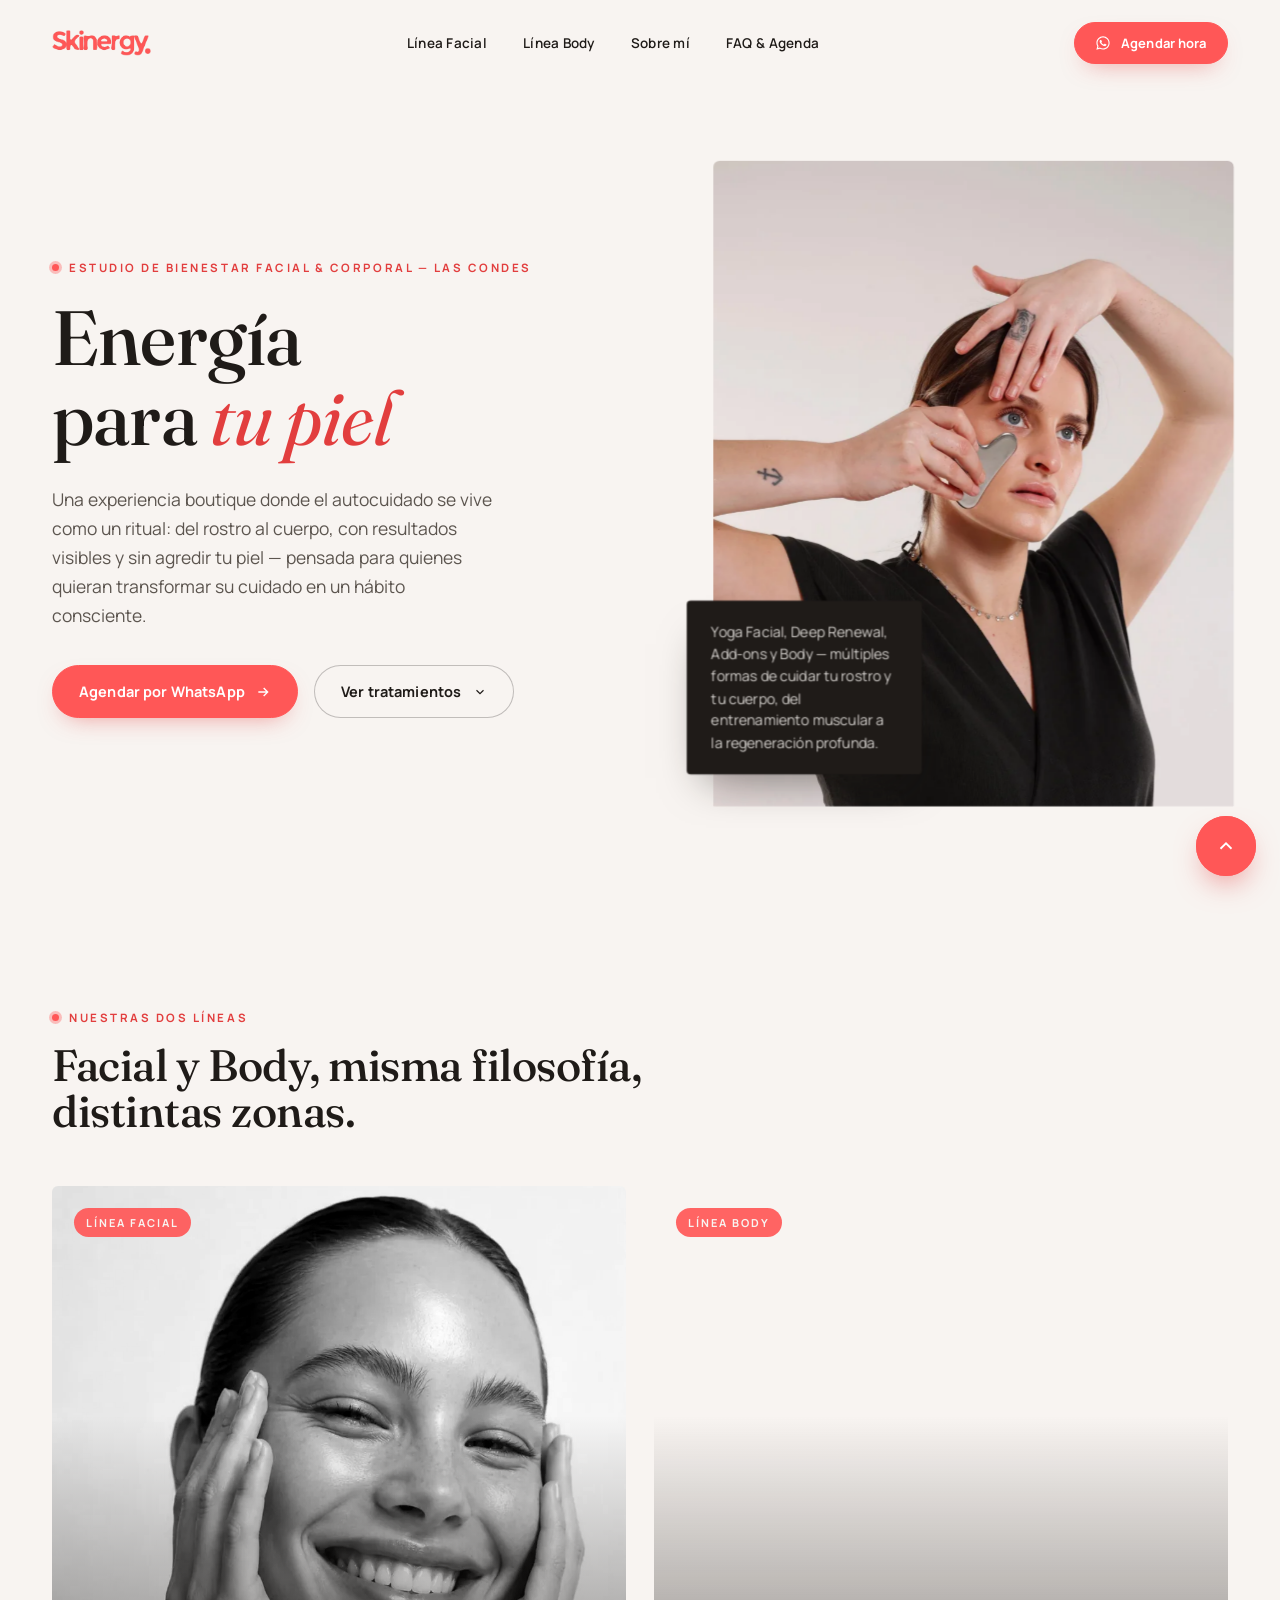
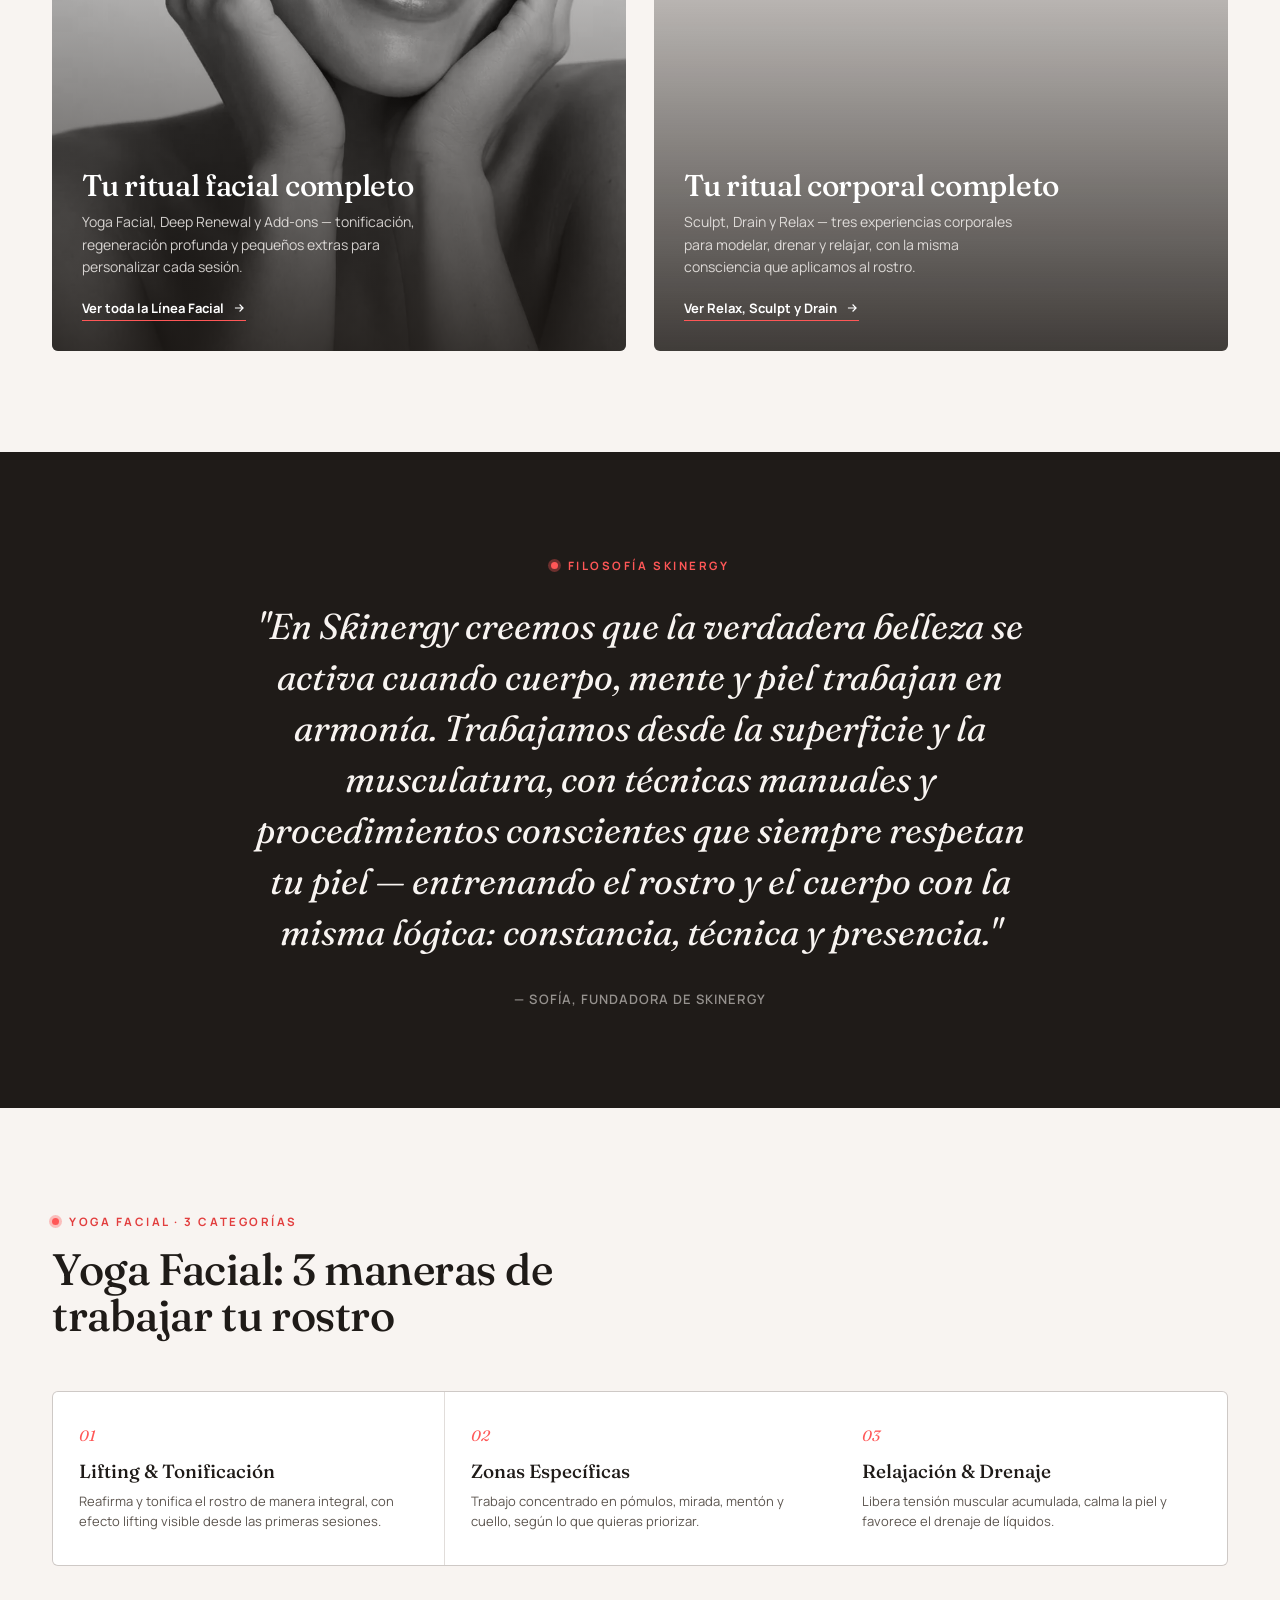
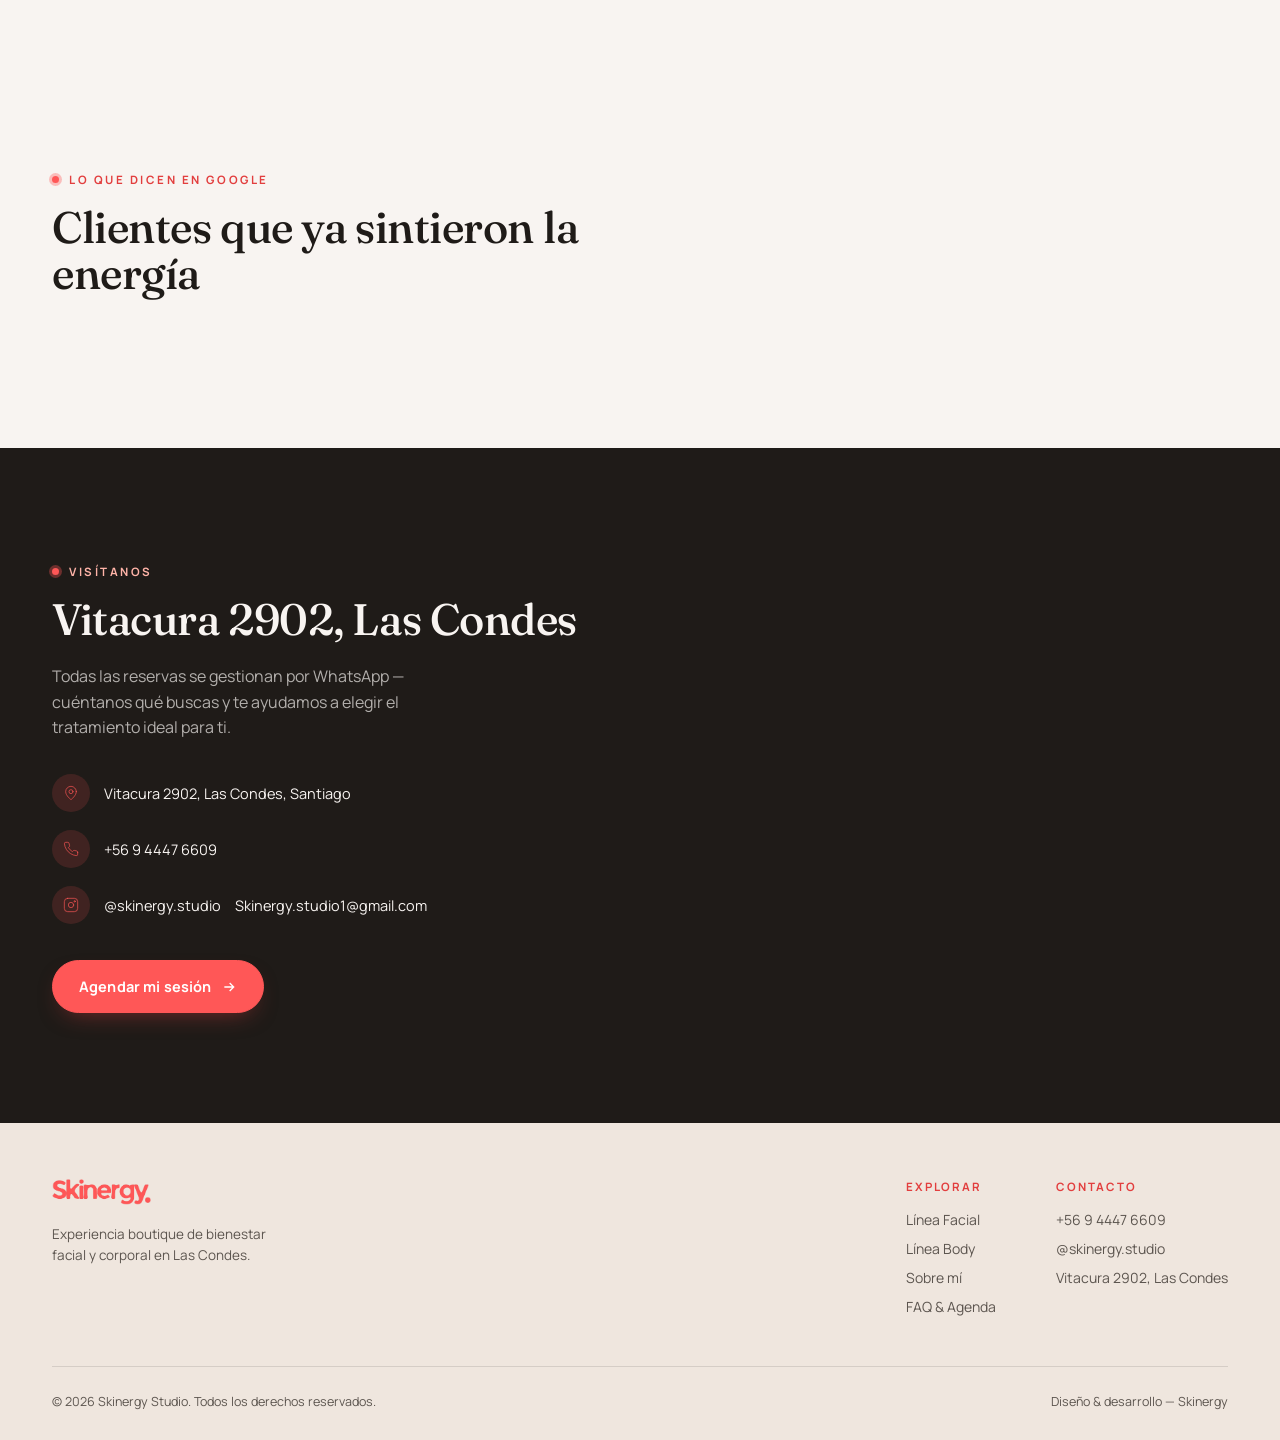
==== commit 0d59da07: "Add files via upload" ====
--- a/index.html
+++ b/index.html
@@ -211,7 +211,7 @@
     <div class="wrap">
       <div class="section-head reveal">
         <span class="eyebrow">Lo que dicen en Google</span>
-        <h2>Clientas que ya sintieron la energía</h2>
+        <h2>Clientes que ya sintieron la<br>energía</h2>
       </div>
       <!-- Elfsight Google Reviews | Skinergy -->
       <script src="https://elfsightcdn.com/platform.js" async></script>
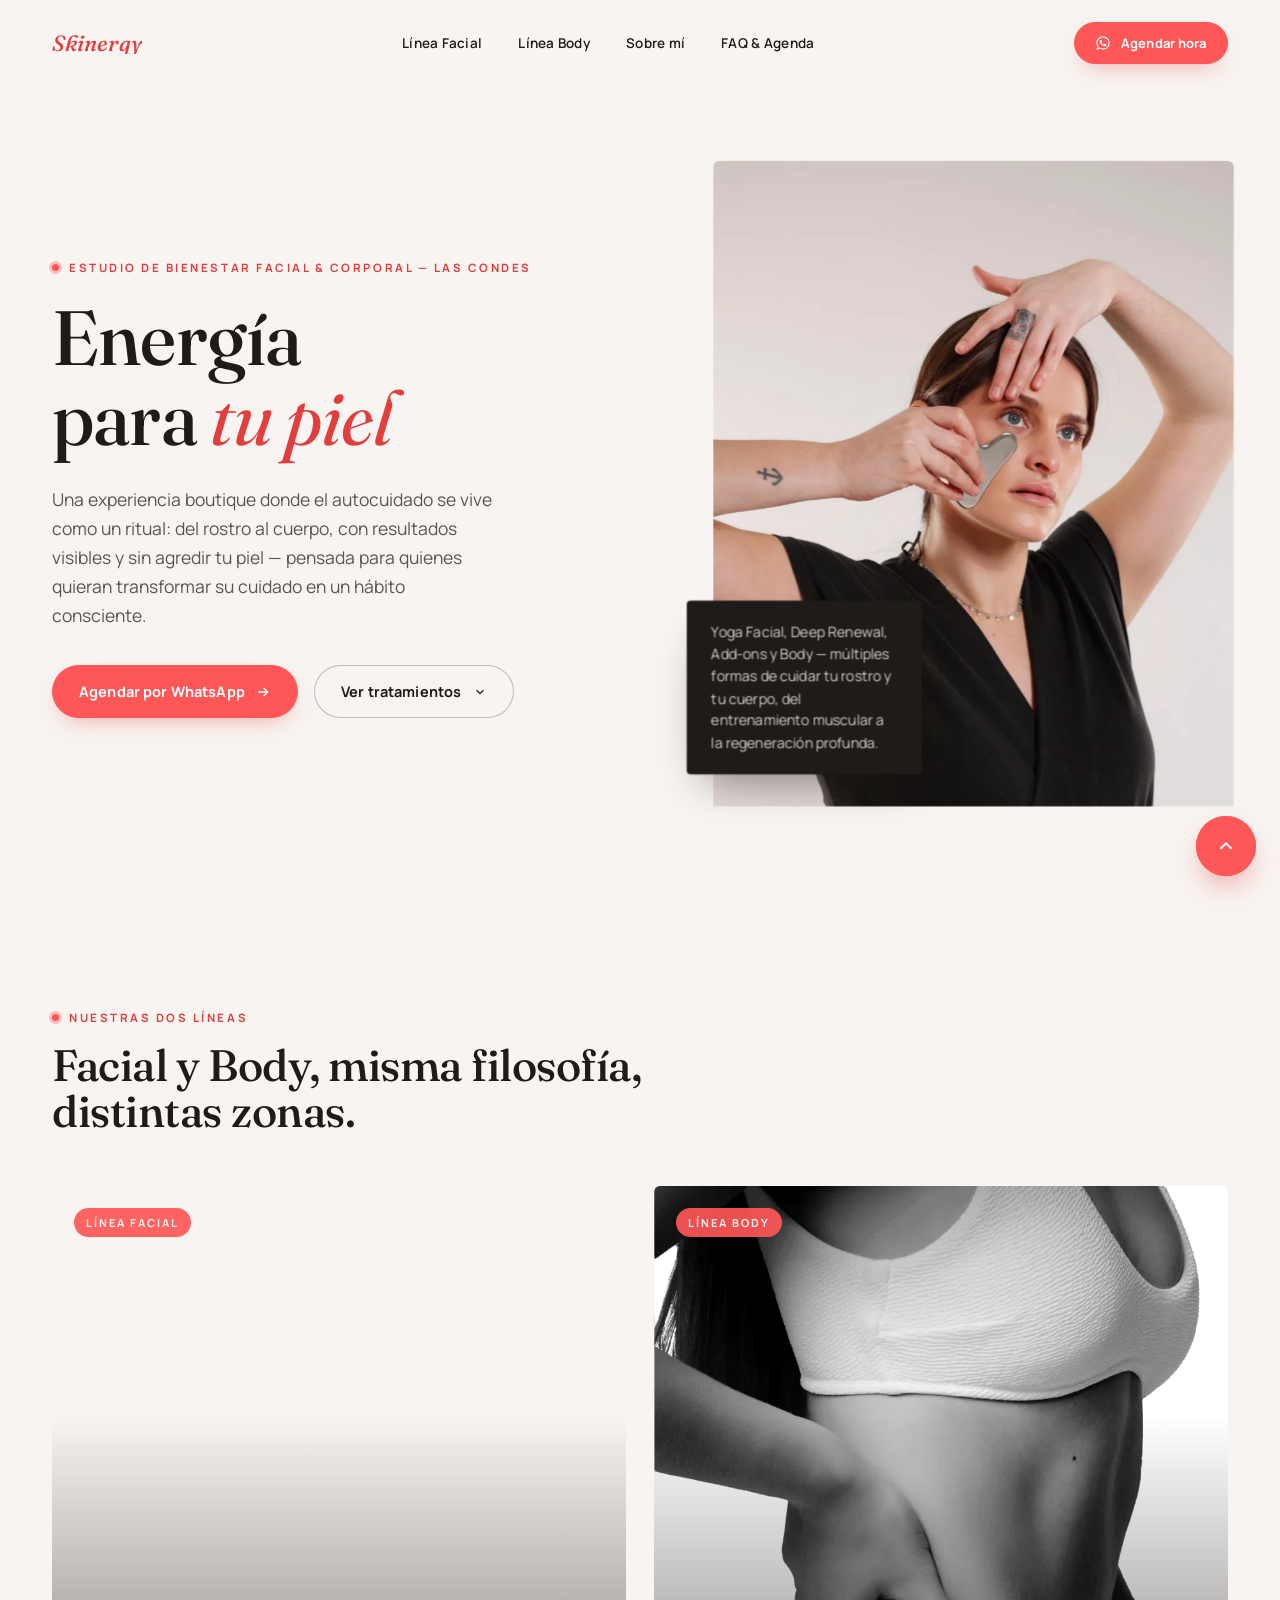
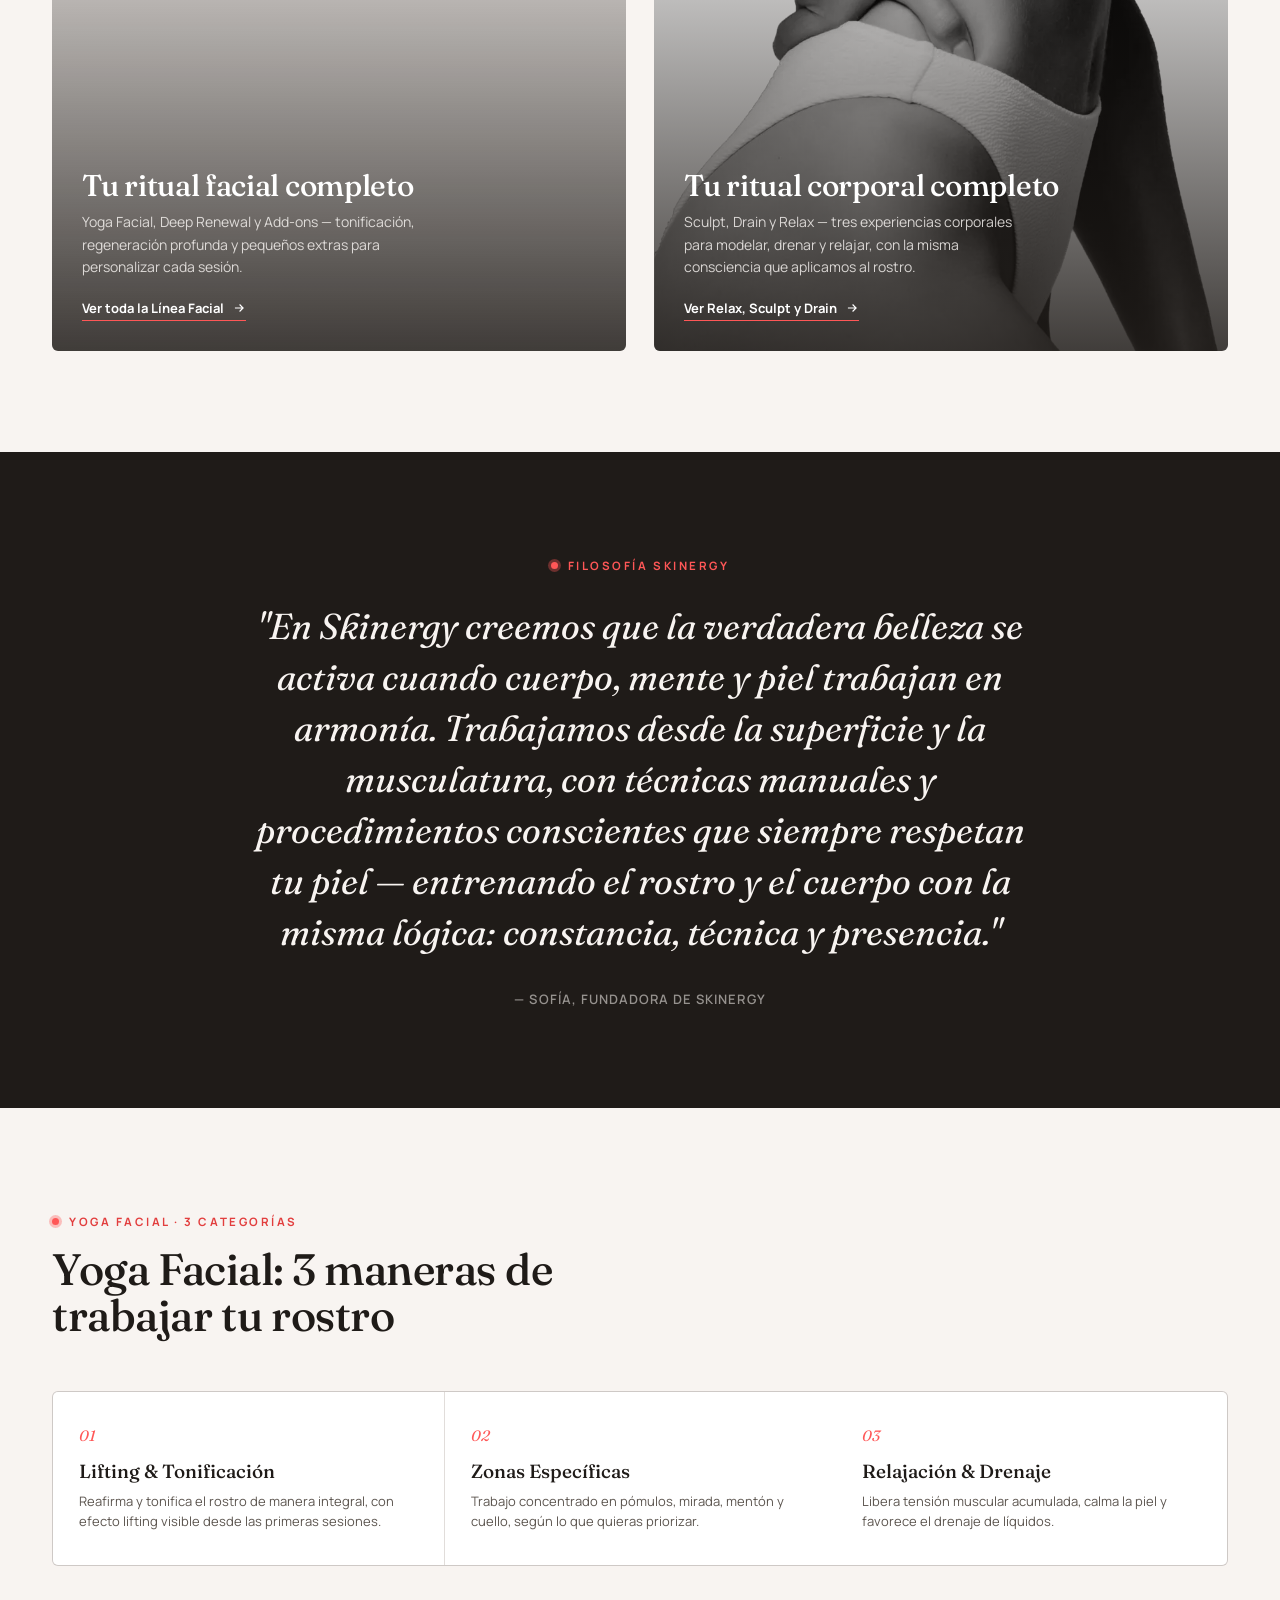
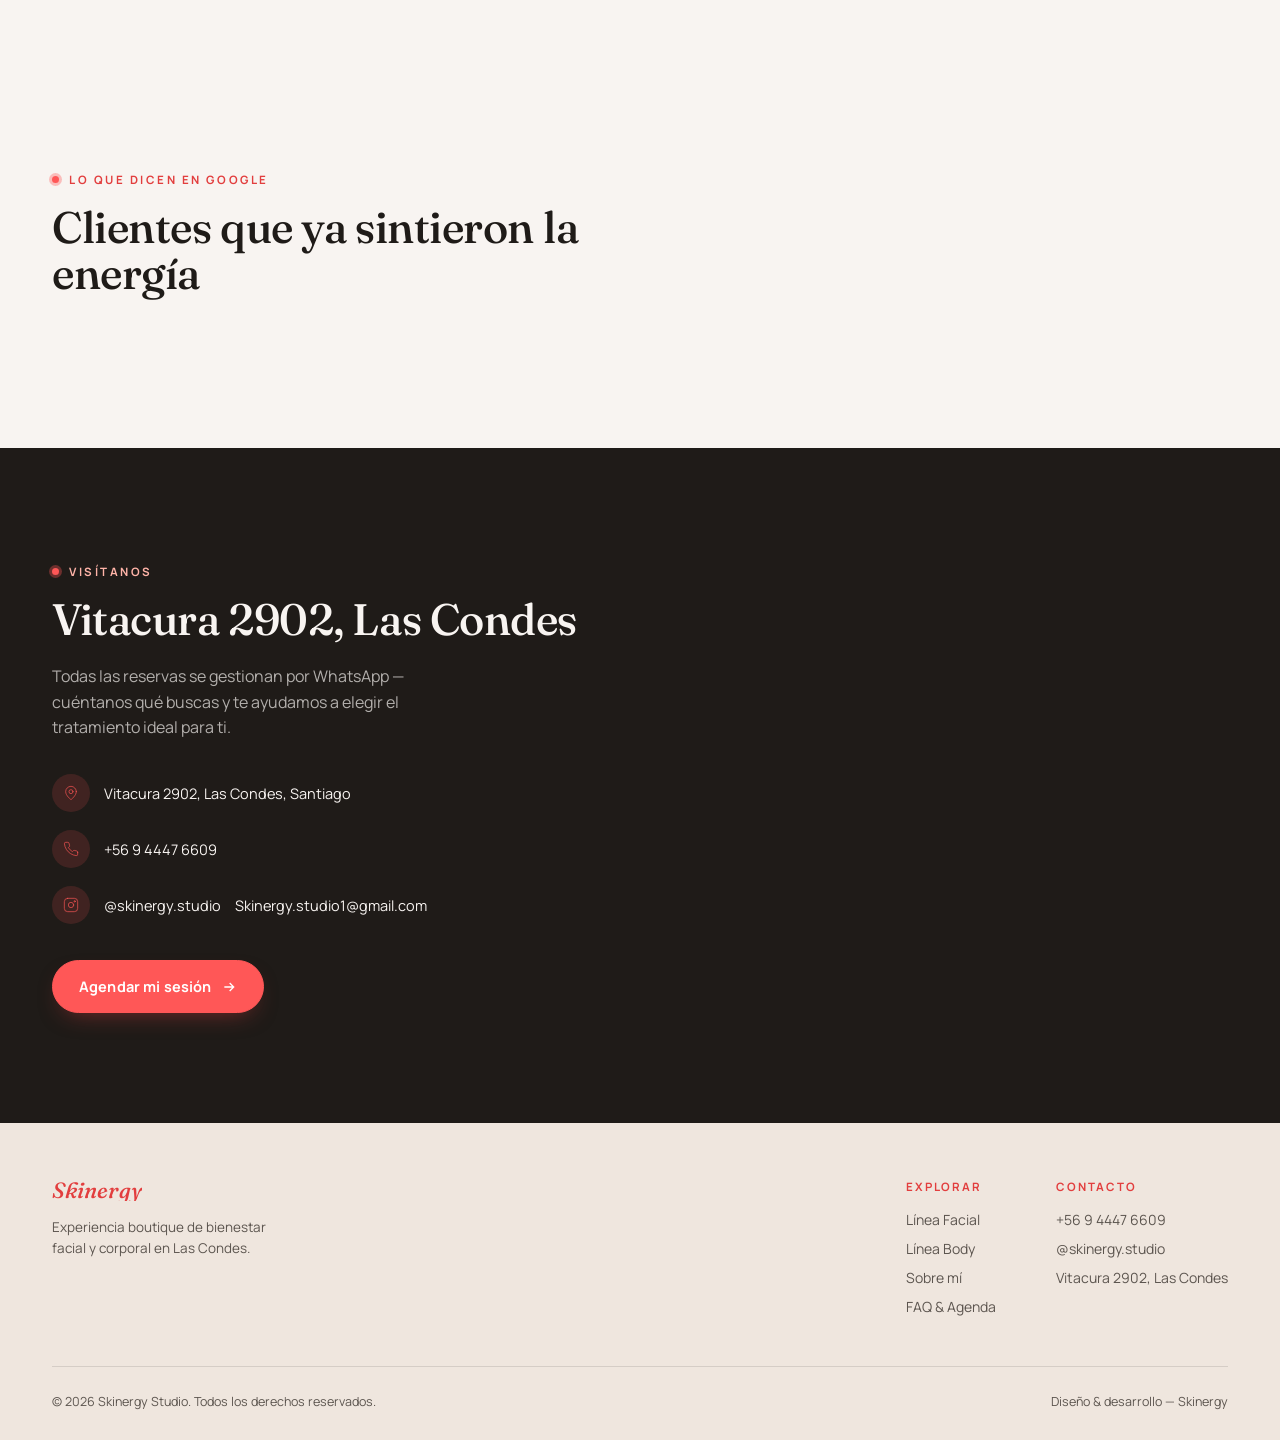
==== commit 2f1e0437: "Add files via upload" ====
--- a/index.html
+++ b/index.html
@@ -82,7 +82,7 @@
 
 <header id="siteHeader">
   <div class="wrap nav-row">
-    <a href="index.html" class="logo"><img src="logo-wordmark.png" alt="Skinergy — Energía para tu piel" width="118" height="26"></a>
+    <a href="index.html" class="logo" aria-label="Skinergy — Energía para tu piel"><span class="logo-word">Skinergy</span></a>
     <nav class="links">
       <a href="facial.html">Línea Facial</a>
       <a href="body.html">Línea Body</a>
@@ -257,7 +257,7 @@
   <div class="wrap">
     <div class="footer-top">
       <div>
-        <a href="index.html" class="logo"><img src="logo-wordmark.png" alt="Skinergy — Energía para tu piel" width="118" height="26"></a>
+        <a href="index.html" class="logo" aria-label="Skinergy — Energía para tu piel"><span class="logo-word">Skinergy</span></a>
         <p style="margin-top:14px; max-width:240px; font-size:13.5px; color:var(--ink-soft); line-height:1.6;">Experiencia boutique de bienestar facial y corporal en Las Condes.</p>
       </div>
       <div class="footer-cols">
--- a/styles.css
+++ b/styles.css
@@ -10,6 +10,14 @@
   --ring: rgba(255,87,87,0.35);
   --ease: cubic-bezier(.16,1,.3,1);
   --spring: cubic-bezier(.34,1.56,.64,1);
+
+  /* Motion tokens para componentes nuevos (nav indicator, stagger de menú).
+     El resto del sistema (--ease/--spring de arriba) ya está afinado y en
+     uso consistente en todo el archivo — no se reescribe solo para usar
+     estos nombres, sería puro churn sin cambio visible. */
+  --motion-fast:180ms;
+  --motion-normal:280ms;
+  --motion-medium:450ms;
 }
 
 *{box-sizing:border-box; margin:0; padding:0;}
@@ -139,6 +147,11 @@
   border-bottom:1px solid transparent;
   transition:background .5s var(--ease), padding .5s var(--ease), box-shadow .5s var(--ease), border-color .5s var(--ease);
   animation:header-drop 1s var(--ease) .1s both;
+  /* Header es idéntico en las 5 páginas salvo el link activo — con esto,
+     en navegadores con View Transitions (navigation:auto ya activo abajo)
+     el header no vuelve a hacer fade/scale con el resto de la página al
+     cambiar de sección, se siente como un shell persistente. */
+  view-transition-name: site-header;
 }
 @keyframes header-drop{ from{ opacity:0; transform:translate3d(0,-14px,0); } to{ opacity:1; transform:none; } }
 header.scrolled{
@@ -148,8 +161,30 @@
 }
 .nav-row{ display:flex; align-items:center; justify-content:space-between; }
 .logo{ display:inline-flex; align-items:center; }
-.logo img{ height:26px; width:auto; display:block; }
-nav.links{ display:flex; gap:36px; align-items:center; }
+.logo-word{
+  display:inline-block;
+  font-family:'Fraunces', serif;
+  font-style:italic;
+  font-weight:500;
+  font-size:22px;
+  line-height:1;
+  white-space:nowrap;
+  color:var(--coral-deep);
+}
+.logo-word .word-inner{
+  background:linear-gradient(90deg, var(--coral-deep) 0%, var(--coral-deep) 42%, var(--coral-soft) 50%, var(--coral-deep) 58%, var(--coral-deep) 100%);
+  background-size:280% 100%;
+  -webkit-background-clip:text;
+  background-clip:text;
+  -webkit-text-fill-color:transparent;
+  animation:logo-sheen 4.5s ease-in-out 1.1s infinite;
+}
+@keyframes logo-sheen{
+  0%{ background-position:200% 0; }
+  50%{ background-position:-80% 0; }
+  100%{ background-position:-80% 0; }
+}
+nav.links{ display:flex; gap:36px; align-items:center; position:relative; }
 nav.links a{
   font-size:13.5px; font-weight:600; letter-spacing:0.02em;
   position:relative; padding:4px 0;
@@ -158,8 +193,20 @@
   content:""; position:absolute; left:0; bottom:0; width:0; height:1.5px; background:var(--coral);
   transition:width .3s var(--ease);
 }
-nav.links a:hover::after, nav.links a.active::after{ width:100%; }
+nav.links a:hover::after{ width:100%; }
 nav.links a.active{ color:var(--coral-deep); }
+
+/* Barra activa: un solo elemento que se desliza entre links (JS la posiciona
+   con transform+width) en vez de que el underline de cada link aparezca y
+   desaparezca por separado. */
+.nav-indicator{
+  position:absolute; left:0; bottom:0; height:1.5px; width:0;
+  background:var(--coral-deep);
+  transform:translate3d(0,0,0);
+  transition:transform var(--motion-medium) var(--ease), width var(--motion-medium) var(--ease);
+  pointer-events:none;
+  view-transition-name: nav-indicator;
+}
 .nav-cta{ display:flex; align-items:center; gap:22px; }
 .nav-cta .btn{ padding:11px 20px; font-size:13px; }
 
@@ -194,6 +241,19 @@
 }
 .mobile-menu a.active{ color:var(--coral-deep); }
 .mobile-menu .btn{ margin:18px 32px 4px; justify-content:center; }
+
+/* Stagger corto de los items al abrir (solo al abrir — al cerrar no hay
+   transition-delay, para que el cierre se sienta instantáneo, no perezoso). */
+.mobile-menu-inner > *{
+  opacity:0; transform:translateY(-6px);
+  transition:opacity var(--motion-normal) var(--ease), transform var(--motion-normal) var(--ease);
+}
+.mobile-menu.open .mobile-menu-inner > *{ opacity:1; transform:none; }
+.mobile-menu.open .mobile-menu-inner > *:nth-child(1){ transition-delay:0ms; }
+.mobile-menu.open .mobile-menu-inner > *:nth-child(2){ transition-delay:30ms; }
+.mobile-menu.open .mobile-menu-inner > *:nth-child(3){ transition-delay:60ms; }
+.mobile-menu.open .mobile-menu-inner > *:nth-child(4){ transition-delay:90ms; }
+.mobile-menu.open .mobile-menu-inner > *:nth-child(5){ transition-delay:120ms; }
 @media(max-width:700px){
   .mobile-menu a{ padding:15px 20px; }
   .mobile-menu .btn{ margin:18px 20px 4px; }
@@ -551,6 +611,8 @@
 /* ---------- Respeto total a prefers-reduced-motion ---------- */
 @media (prefers-reduced-motion: reduce){
   .word-inner{ transition:opacity .3s linear !important; transform:none !important; filter:none !important; }
+  .logo-word .word-inner{ animation:none !important; }
   .reveal-mask{ transition:opacity .3s linear !important; transform:none !important; filter:none !important; clip-path:none !important; }
-  ::view-transition-old(root), ::view-transition-new(root){ animation:none !important; }
-}
+  ::view-transition-group(*), ::view-transition-old(*), ::view-transition-new(*){ animation:none !important; }
+  .nav-indicator{ transition:none !important; }
+}
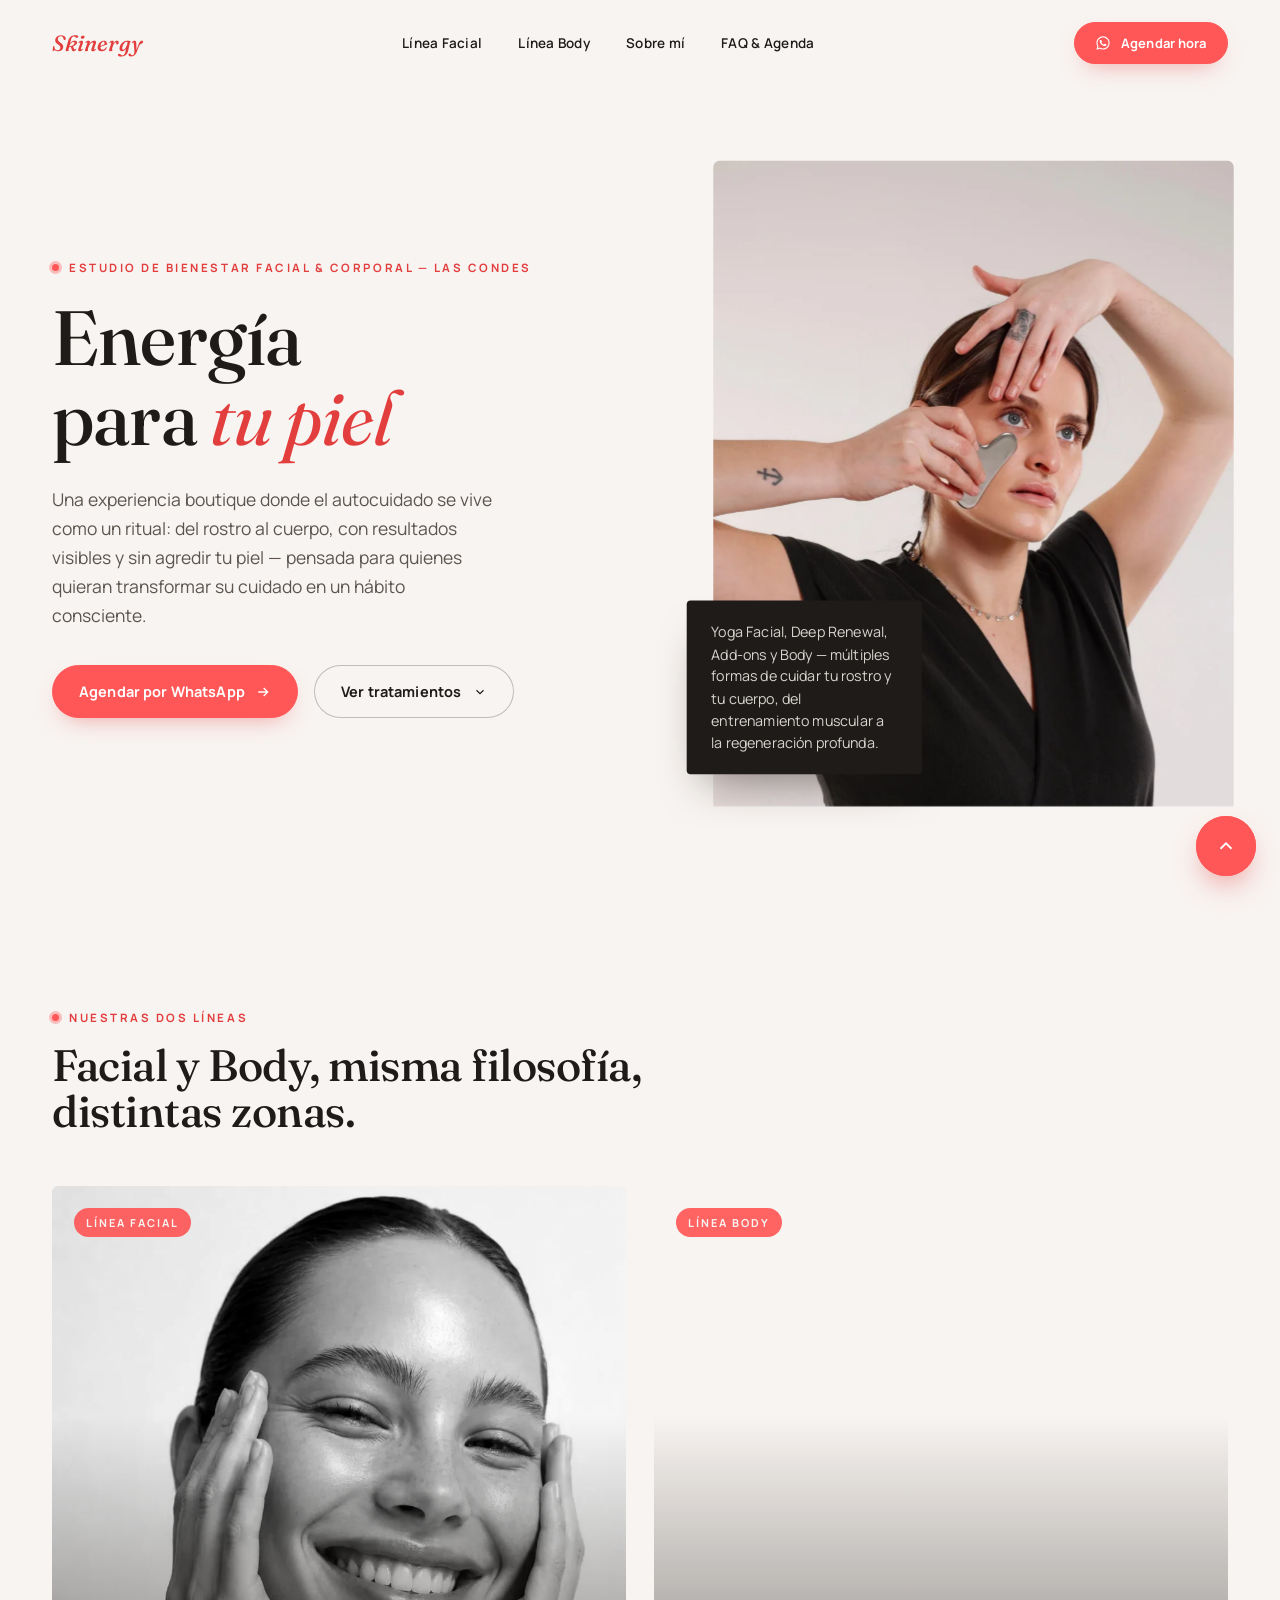
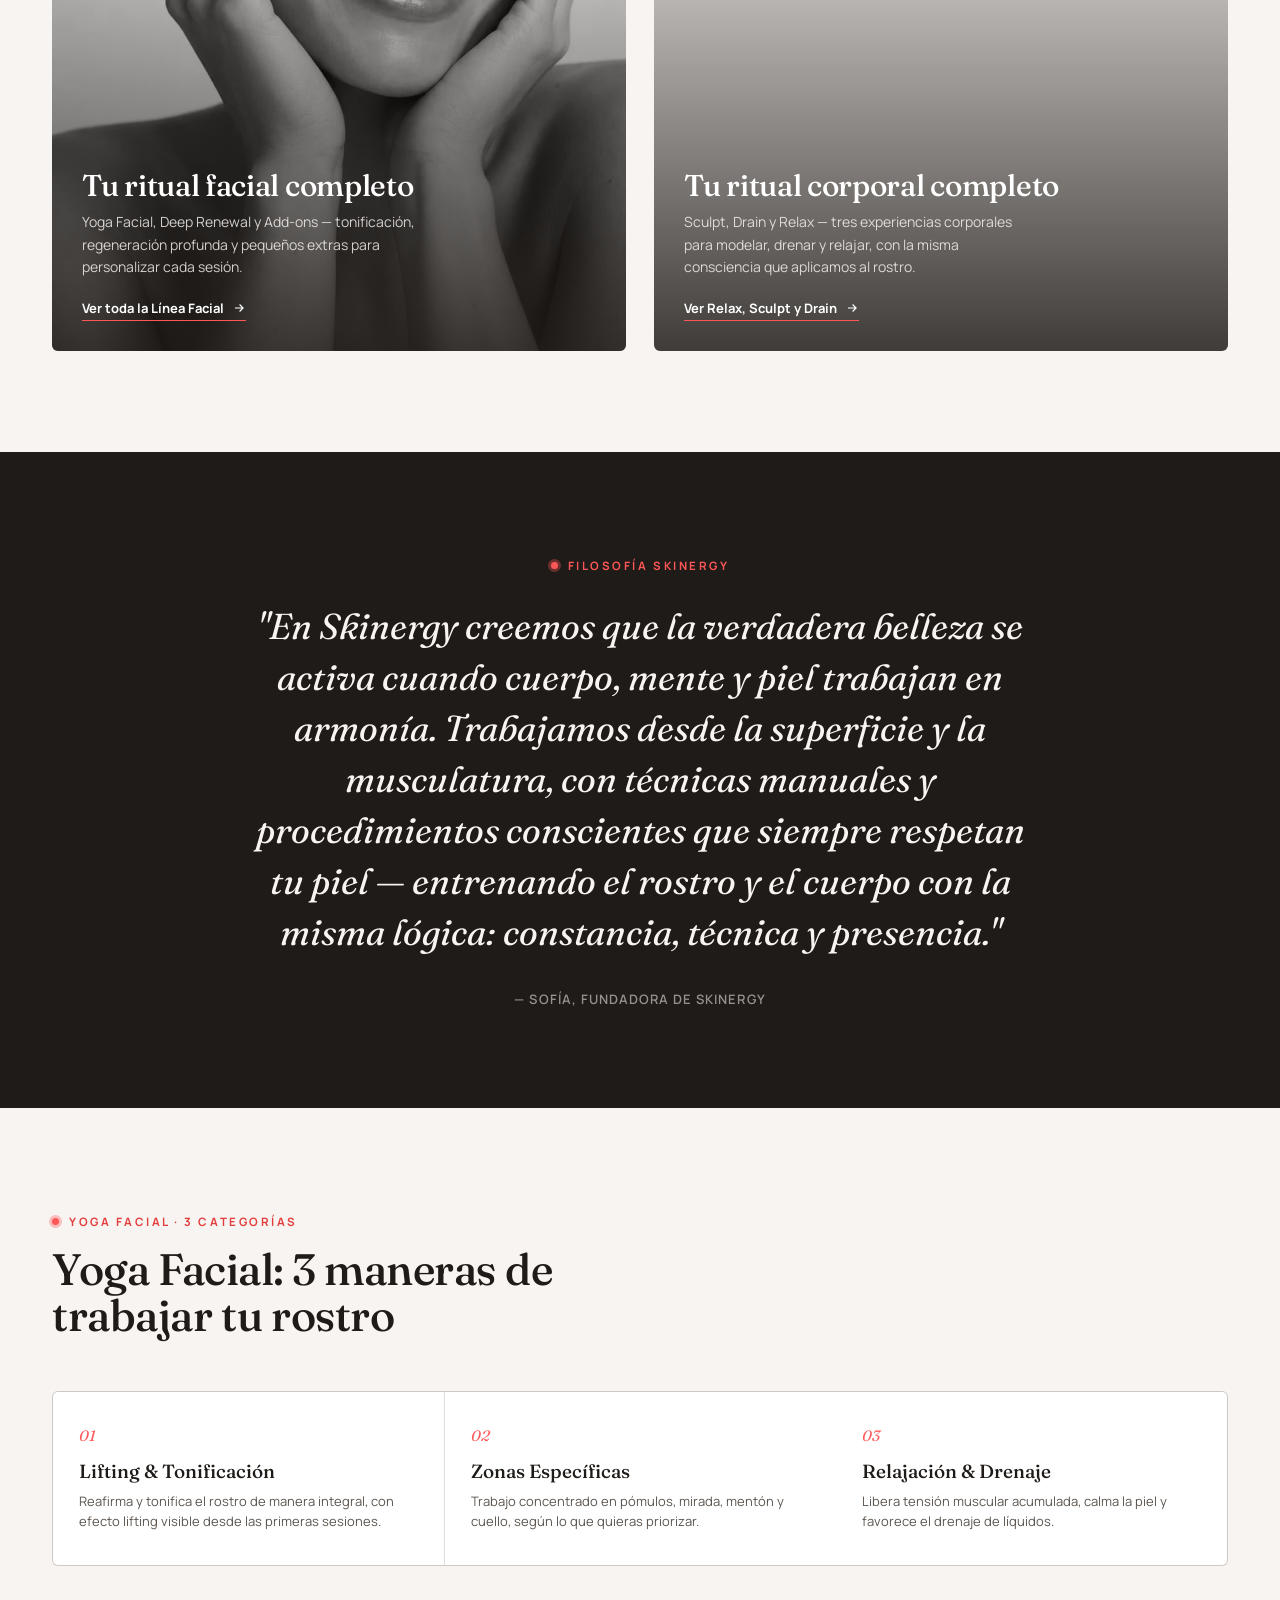
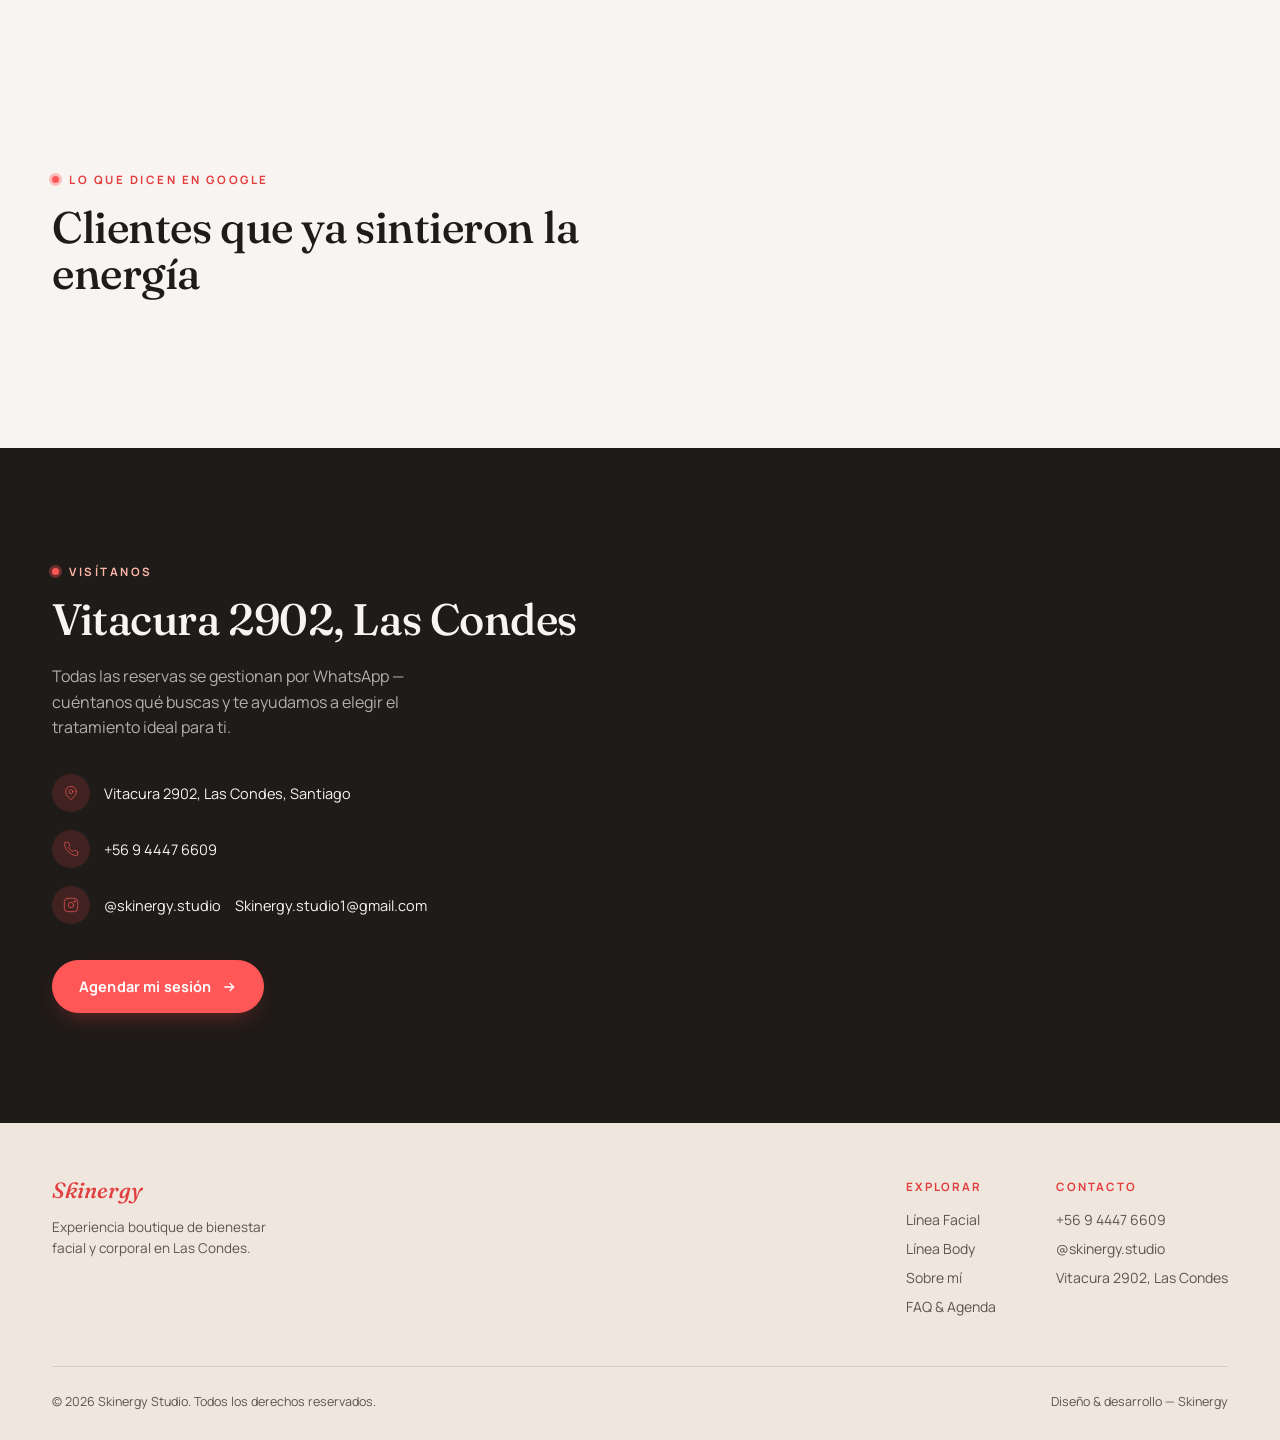
==== commit abd0250e: "Add files via upload" ====
--- a/index.html
+++ b/index.html
@@ -27,22 +27,46 @@
     padding:20px 24px; border-radius:4px; max-width:230px; box-shadow:0 24px 40px -18px rgba(31,27,24,.5); z-index:3;
   }
   .hero-badge p{ font-size:14px; line-height:1.55; color:rgba(248,244,241,.85); }
+
+  /* Entrada premium del hero: el marco de foto "asienta" con leve rebote
+     (spring) y el badge llega después, como si se posara sobre la foto ya
+     instalada — en vez de que todo el bloque visual haga fade parejo. */
+  /* Sin opacity/blur propios aquí a propósito: el <img> adentro ya trae su
+     reveal-mask (clip-path+blur+opacity, ver styles.css) disparado casi al
+     instante por su propio IntersectionObserver. Si este marco también
+     hiciera fade, terminaría de destaparse la foto mientras el marco sigue
+     invisible — al aparecer el marco se vería la foto ya lista, "de golpe".
+     Por eso el marco solo aporta el asentado (scale+translate), nunca oculta. */
+  @keyframes heroFrameIn{
+    from{ transform:scale(.94) translate3d(0,16px,0); }
+    to{ transform:none; }
+  }
+  @keyframes heroBadgeIn{
+    from{ opacity:0; transform:translate3d(0,16px,0) scale(.94); }
+    to{ opacity:1; transform:none; }
+  }
+  .hero-photo-frame{ animation:heroFrameIn 1s var(--spring) .15s both; }
+  .hero-badge{ animation:heroBadgeIn .8s var(--spring) 1.05s both; }
+  .hero-photo-frame .breath-ring circle{ animation-delay:calc(1.6s + var(--bd,0s)); }
+  .hero-photo-frame .breath-ring circle:nth-child(2){ --bd:2s; }
+  .hero-photo-frame .breath-ring circle:nth-child(3){ --bd:4s; }
   @media(max-width:940px){
     .hero-grid{ grid-template-columns:1fr; gap:52px; }
     .hero{ padding:132px 0 70px; }
-    .hero-visual{ order:-1; max-width:420px; margin:0 auto; }
+    .hero-visual{ max-width:420px; }
     .hero-badge{
       position:static; left:auto; bottom:auto; margin-top:18px; max-width:none; width:100%;
       box-shadow:0 14px 28px -18px rgba(31,27,24,.35); text-align:center;
     }
   }
   @media(max-width:520px){
-    .hero-visual{ max-width:320px; }
+    .hero-visual{ max-width:none; }
   }
 
   .lines{ display:grid; grid-template-columns:1fr 1fr; gap:28px; }
   @media(max-width:800px){ .lines{ grid-template-columns:1fr; } }
-  .line-card{ position:relative; border-radius:6px; overflow:hidden; aspect-ratio:3/4; display:flex; flex-direction:column; justify-content:flex-end; isolation:isolate; }
+  .line-card{ position:relative; border-radius:6px; overflow:hidden; aspect-ratio:3/4; display:flex; flex-direction:column; justify-content:flex-end; isolation:isolate; box-shadow:0 0px 0px -18px rgba(31,27,24,0); transition:transform .35s var(--ease), box-shadow .35s var(--ease); }
+  .line-card:hover{ transform:translate3d(0,-6px,0); box-shadow:0 22px 40px -18px rgba(31,27,24,.32); }
   .line-card img{ position:absolute; inset:0; width:100%; height:100%; object-fit:cover; filter:grayscale(1) contrast(1.08); transition:filter 1s var(--ease), transform 1.2s var(--ease); z-index:-2; }
   .line-card::before{ content:""; position:absolute; inset:0; background:linear-gradient(180deg, rgba(31,27,24,0) 30%, rgba(31,27,24,.85) 100%); z-index:-1; }
   .line-card:hover img{ filter:grayscale(0) contrast(1.02) saturate(1.1); transform:scale(1.045); }
@@ -56,7 +80,7 @@
 
   .categories{ display:grid; grid-template-columns:repeat(3,1fr); gap:1px; background:rgba(31,27,24,.1); border:1px solid rgba(31,27,24,.1); border-radius:6px; overflow:hidden; }
   @media(max-width:900px){ .categories{ grid-template-columns:1fr; } }
-  .cat{ --tiltX:0deg; --tiltY:0deg; --lift:0px; --mx:50%; --my:50%; position:relative; background:var(--white); padding:34px 26px; transform:perspective(1000px) rotateX(var(--tiltX)) rotateY(var(--tiltY)) translate3d(0,var(--lift),0); transition:background .5s var(--ease), transform .5s var(--ease), box-shadow .5s var(--ease); }
+  .cat{ --tiltX:0deg; --tiltY:0deg; --lift:0px; --mx:50%; --my:50%; position:relative; background:var(--white); padding:34px 26px; transform:perspective(1000px) rotateX(var(--tiltX)) rotateY(var(--tiltY)) translate3d(0,var(--lift),0); transition:background .5s var(--ease), transform .35s var(--ease), box-shadow .35s var(--ease); }
   .cat:hover{ background:var(--cream-warm); box-shadow:0 20px 32px -22px rgba(31,27,24,.3); }
   .cat::after{ content:""; position:absolute; inset:0; pointer-events:none; background:radial-gradient(220px circle at var(--mx) var(--my), rgba(255,87,87,.10), transparent 70%); opacity:0; transition:opacity .4s var(--ease); }
   .cat:hover::after{ opacity:1; }
@@ -66,7 +90,7 @@
 
   .testi-grid{ display:grid; grid-template-columns:repeat(3,1fr); gap:22px; }
   @media(max-width:900px){ .testi-grid{ grid-template-columns:1fr; } }
-  .testi{ --tiltX:0deg; --tiltY:0deg; --lift:0px; --mx:50%; --my:50%; position:relative; background:var(--white); border:1px solid rgba(31,27,24,.08); border-radius:6px; padding:30px 28px; transform:perspective(1000px) rotateX(var(--tiltX)) rotateY(var(--tiltY)) translate3d(0,var(--lift),0); transition:transform .5s var(--ease), box-shadow .5s var(--ease), border-color .5s var(--ease); }
+  .testi{ --tiltX:0deg; --tiltY:0deg; --lift:0px; --mx:50%; --my:50%; position:relative; background:var(--white); border:1px solid rgba(31,27,24,.08); border-radius:6px; padding:30px 28px; transform:perspective(1000px) rotateX(var(--tiltX)) rotateY(var(--tiltY)) translate3d(0,var(--lift),0); transition:transform .35s var(--ease), box-shadow .35s var(--ease), border-color .5s var(--ease); }
   .testi:hover{ box-shadow:0 20px 32px -22px rgba(31,27,24,.28); border-color:var(--coral); }
   .testi::after{ content:""; position:absolute; inset:0; border-radius:inherit; pointer-events:none; background:radial-gradient(220px circle at var(--mx) var(--my), rgba(255,87,87,.10), transparent 70%); opacity:0; transition:opacity .4s var(--ease); }
   .testi:hover::after{ opacity:1; }
@@ -136,7 +160,7 @@
         </div>
       </div>
 
-      <div class="hero-visual load-reveal">
+      <div class="hero-visual">
         <div class="hero-photo-frame">
           <img src="hero-gua-sha-900.webp" srcset="hero-gua-sha-900.webp 900w, hero-gua-sha-1300.webp 1300w" sizes="(max-width:520px) 320px, (max-width:940px) 420px, 538px" alt="Tratamiento facial en Skinergy" loading="eager" fetchpriority="high" decoding="async">
           <svg class="breath-ring" viewBox="-160 -160 320 320" preserveAspectRatio="xMidYMid meet">
--- a/styles.css
+++ b/styles.css
@@ -34,10 +34,6 @@
 a{color:inherit; text-decoration:none;}
 ::selection{background:var(--coral); color:var(--white);}
 
-@media (prefers-reduced-motion: reduce){
-  *{animation-duration:0.01ms !important; animation-iteration-count:1 !important; transition-duration:0.01ms !important; scroll-behavior:auto !important;}
-}
-
 a:focus-visible, button:focus-visible{ outline:2px solid var(--coral-deep); outline-offset:3px; }
 
 .eyebrow{
@@ -72,12 +68,12 @@
 .wrap{
   max-width:1240px;
   margin:0 auto;
-  padding:0 32px;
-}
-@media(max-width:700px){ .wrap{padding:0 20px;} }
-
-.wrap-narrow{ max-width:820px; margin:0 auto; padding:0 32px; }
-@media(max-width:700px){ .wrap-narrow{padding:0 20px;} }
+  padding:0 max(32px, env(safe-area-inset-right)) 0 max(32px, env(safe-area-inset-left));
+}
+@media(max-width:700px){ .wrap{padding:0 max(20px, env(safe-area-inset-right)) 0 max(20px, env(safe-area-inset-left));} }
+
+.wrap-narrow{ max-width:820px; margin:0 auto; padding:0 max(32px, env(safe-area-inset-right)) 0 max(32px, env(safe-area-inset-left)); }
+@media(max-width:700px){ .wrap-narrow{padding:0 max(20px, env(safe-area-inset-right)) 0 max(20px, env(safe-area-inset-left));} }
 
 .btn{
   display:inline-flex;
@@ -102,7 +98,7 @@
   cursor:pointer;
   will-change:transform;
 }
-.btn:hover, .btn.tap-active{ background-size:100% 100%; border-color:var(--coral-deep); transform:translate3d(var(--mag-x,0px), calc(var(--mag-y,0px) - 2px), 0); box-shadow:0 10px 22px -10px rgba(226,62,62,.5); }
+.btn:hover, .btn.tap-active{ background-size:100% 100%; border-color:var(--coral-deep); transform:translate3d(var(--mag-x,0px), calc(var(--mag-y,0px) - 5px), 0); box-shadow:0 10px 22px -10px rgba(226,62,62,.5); }
 .btn:active{ transform:scale(.96); transition:transform .18s var(--spring); }
 .btn.ghost{
   background-color:transparent;
@@ -115,7 +111,7 @@
   box-shadow:none;
   transition:background-size .85s var(--ease), color .85s var(--ease), border-color .5s var(--ease), transform .5s var(--ease);
 }
-.btn.ghost:hover, .btn.ghost.tap-active{ background-size:100% 100%; color:var(--white); border-color:var(--ink); transform:translateY(-2px); }
+.btn.ghost:hover, .btn.ghost.tap-active{ background-size:100% 100%; color:var(--white); border-color:var(--ink); transform:translateY(-5px); }
 .btn.ghost.on-dark{
   color:var(--cream);
   border-color:rgba(248,244,241,.3);
@@ -143,6 +139,7 @@
 header{
   position:fixed; top:0; left:0; right:0; z-index:100;
   padding:22px 0;
+  padding-left:env(safe-area-inset-left); padding-right:env(safe-area-inset-right);
   background:var(--cream);
   border-bottom:1px solid transparent;
   transition:background .5s var(--ease), padding .5s var(--ease), box-shadow .5s var(--ease), border-color .5s var(--ease);
@@ -155,7 +152,7 @@
 }
 @keyframes header-drop{ from{ opacity:0; transform:translate3d(0,-14px,0); } to{ opacity:1; transform:none; } }
 header.scrolled{
-  padding:12px 0;
+  padding-top:12px; padding-bottom:12px;
   border-bottom-color:rgba(31,27,24,.08);
   box-shadow:0 1px 0 rgba(31,27,24,.06);
 }
@@ -228,35 +225,68 @@
 .burger.open span:nth-child(2){ opacity:0; }
 .burger.open span:nth-child(3){ transform:translateY(-6.5px) rotate(-45deg); }
 
+/* Full-screen overlay editorial (no dropdown): cubre todo el viewport, el
+   burger en el header (z-index por encima) se transforma en X y sirve de
+   cierre — no hace falta un segundo botón. Fondo cream-warm + glow coral
+   fijo en la esquina (mismo motivo que el spotlight de quote-section /
+   contact-band) para que no se sienta un rectángulo vacío, sin depender de
+   mousemove ya que en touch no hay hover. */
 .mobile-menu{
-  max-height:0;
-  overflow:hidden;
-  transition:max-height .5s var(--ease);
-}
-.mobile-menu.open{ max-height:420px; }
-.mobile-menu-inner{ border-top:1px solid rgba(31,27,24,.1); padding:8px 0 18px; }
+  position:fixed; inset:0;
+  height:100vh; height:100svh;
+  overflow-y:auto; -webkit-overflow-scrolling:touch;
+  background:var(--cream-warm);
+  opacity:0; visibility:hidden; pointer-events:none;
+  transition:opacity .5s var(--ease), visibility 0s linear .5s;
+  z-index:1;
+  display:flex; align-items:center; justify-content:center;
+  padding:max(20px, env(safe-area-inset-top)) max(20px, env(safe-area-inset-right)) calc(24px + env(safe-area-inset-bottom)) max(20px, env(safe-area-inset-left));
+}
+.mobile-menu::before{
+  content:""; position:absolute; inset:0; pointer-events:none; z-index:-1;
+  background:radial-gradient(560px circle at 88% -8%, rgba(255,87,87,.16), transparent 62%);
+}
+.mobile-menu.open{
+  opacity:1; visibility:visible; pointer-events:auto;
+  transition:opacity .5s var(--ease);
+}
+.mobile-menu-inner{
+  display:flex; flex-direction:column; gap:10px;
+  width:100%; max-width:360px; margin:0 auto;
+  padding:0 12px;
+}
 .mobile-menu a{
-  display:block; padding:15px 32px; font-size:15px; font-weight:600; color:var(--ink);
-  border-bottom:1px solid rgba(31,27,24,.06);
-}
-.mobile-menu a.active{ color:var(--coral-deep); }
-.mobile-menu .btn{ margin:18px 32px 4px; justify-content:center; }
-
-/* Stagger corto de los items al abrir (solo al abrir — al cerrar no hay
-   transition-delay, para que el cierre se sienta instantáneo, no perezoso). */
+  display:flex; align-items:baseline; justify-content:center;
+  padding:14px 2px; font-family:'Fraunces',serif; font-size:clamp(25px,6.5vw,30px); font-weight:500;
+  line-height:1.15;
+  color:var(--ink);
+}
+.mobile-menu a.active{ color:var(--coral-deep); font-style:italic; }
+.mobile-menu .btn{
+  display:flex; justify-content:center;
+  margin:16px 2px 4px; padding:18px 26px; width:100%; font-size:15.5px;
+  box-shadow:0 16px 32px -14px rgba(226,62,62,.45);
+}
+
+/* Stagger de entrada: cada link sube con leve fade+blur (mismo lenguaje que
+   .reveal en el resto del sitio) — 60ms entre uno y el siguiente. Al cerrar
+   no hay transition-delay a propósito, para que el cierre se sienta
+   inmediato en vez de perezoso. */
 .mobile-menu-inner > *{
-  opacity:0; transform:translateY(-6px);
-  transition:opacity var(--motion-normal) var(--ease), transform var(--motion-normal) var(--ease);
-}
-.mobile-menu.open .mobile-menu-inner > *{ opacity:1; transform:none; }
+  opacity:0; filter:blur(6px); transform:translate3d(0,18px,0);
+  transition:opacity .5s var(--ease), filter .5s var(--ease), transform .5s var(--ease);
+}
+.mobile-menu.open .mobile-menu-inner > *{ opacity:1; filter:blur(0); transform:none; }
 .mobile-menu.open .mobile-menu-inner > *:nth-child(1){ transition-delay:0ms; }
-.mobile-menu.open .mobile-menu-inner > *:nth-child(2){ transition-delay:30ms; }
-.mobile-menu.open .mobile-menu-inner > *:nth-child(3){ transition-delay:60ms; }
-.mobile-menu.open .mobile-menu-inner > *:nth-child(4){ transition-delay:90ms; }
-.mobile-menu.open .mobile-menu-inner > *:nth-child(5){ transition-delay:120ms; }
-@media(max-width:700px){
-  .mobile-menu a{ padding:15px 20px; }
-  .mobile-menu .btn{ margin:18px 20px 4px; }
+.mobile-menu.open .mobile-menu-inner > *:nth-child(2){ transition-delay:60ms; }
+.mobile-menu.open .mobile-menu-inner > *:nth-child(3){ transition-delay:120ms; }
+.mobile-menu.open .mobile-menu-inner > *:nth-child(4){ transition-delay:180ms; }
+.mobile-menu.open .mobile-menu-inner > *:nth-child(5){ transition-delay:240ms; }
+
+body.menu-open .fab-group{ opacity:0; pointer-events:none; transition:opacity .3s var(--ease); }
+
+@media(max-width:360px){
+  .mobile-menu-inner{ padding:0 8px; }
 }
 
 @media(min-width:861px){ .mobile-menu{ display:none; } }
@@ -265,6 +295,7 @@
   nav.links{ display:none; }
   .nav-cta .btn span.long{display:none;}
   .burger{ display:flex; }
+  .nav-row{ position:relative; z-index:2; }
 }
 
 /* ---------- Page hero (inner pages) ---------- */
@@ -343,10 +374,16 @@
 /* ---------- Treatment cards (facial/body listings) ---------- */
 .cat-group{ margin-bottom:64px; }
 .cat-group:last-child{ margin-bottom:0; }
-.cat-group-head{ display:flex; align-items:baseline; gap:16px; margin-bottom:26px; }
-.cat-group-head .n{ font-family:'Fraunces',serif; font-style:italic; color:var(--coral); font-size:16px; }
+.cat-group-head{ display:flex; flex-wrap:wrap; align-items:baseline; gap:8px 16px; margin-bottom:26px; }
+.cat-group-head .n{ font-family:'Fraunces',serif; font-style:italic; color:var(--coral); font-size:16px; order:0; }
 .cat-group-head h3{ font-size:24px; }
-.cat-group-head .count{ font-size:12.5px; color:var(--ink-soft); margin-left:auto; }
+.cat-group-head .count{ font-size:12.5px; color:var(--ink-soft); margin-left:auto; order:2; }
+/* En angosto, el título ya no se aprieta a 3 líneas entre "01" y el contador
+   a la derecha: pasa a su propia línea completa y el contador baja debajo. */
+@media(max-width:640px){
+  .cat-group-head h3{ flex-basis:100%; order:1; font-size:21px; }
+  .cat-group-head .count{ margin-left:0; }
+}
 
 .treat-grid{ display:grid; grid-template-columns:repeat(3,1fr); gap:20px; }
 @media(max-width:940px){ .treat-grid{ grid-template-columns:repeat(2,1fr); } }
@@ -360,7 +397,7 @@
   border-radius:6px;
   padding:26px 24px;
   transform:perspective(1000px) rotateX(var(--tiltX)) rotateY(var(--tiltY)) translate3d(0,var(--lift),0);
-  transition:border-color .5s var(--ease), transform .5s var(--ease), box-shadow .5s var(--ease);
+  transition:border-color .5s var(--ease), transform .35s var(--ease), box-shadow .35s var(--ease);
   display:flex; flex-direction:column;
   will-change:transform;
 }
@@ -428,8 +465,10 @@
 .faq-item{ background:var(--white); }
 .faq-q{
   width:100%; text-align:left; padding:24px 26px; display:flex; align-items:center; justify-content:space-between;
-  gap:20px; font-family:'Fraunces',serif; font-size:18px; font-weight:500; background:none; border:none; cursor:pointer; color:var(--ink);
-}
+  gap:20px; font-family:'Fraunces',serif; font-size:18px; font-weight:500; background:var(--white); border:none; cursor:pointer; color:var(--ink);
+  transition:background .3s var(--ease);
+}
+.faq-q:hover{ background:var(--cream-warm); }
 .faq-q .plus{ width:26px; height:26px; border-radius:50%; border:1px solid rgba(31,27,24,.2); flex-shrink:0; position:relative; transition:transform .35s var(--ease), background .35s var(--ease), border-color .35s var(--ease); }
 .faq-q .plus::before, .faq-q .plus::after{ content:""; position:absolute; background:var(--ink); top:50%; left:50%; transform:translate(-50%,-50%); transition:opacity .3s var(--ease), background .3s var(--ease); }
 .faq-q .plus::before{ width:10px; height:1.5px; }
@@ -494,7 +533,8 @@
 
 /* ---------- Floating contact group (WhatsApp + Instagram, expandable) ---------- */
 .fab-group{
-  position:fixed; right:24px; bottom:24px; z-index:200;
+  position:fixed; z-index:200;
+  right:calc(24px + env(safe-area-inset-right)); bottom:calc(24px + env(safe-area-inset-bottom));
   display:flex; flex-direction:column; align-items:center; gap:14px;
 }
 .fab-options{ display:flex; flex-direction:column; align-items:center; gap:14px; }
@@ -608,11 +648,3 @@
 .quote-section:hover::before, .contact-band:hover::before{ opacity:1; }
 .quote-section .wrap, .contact-band .wrap{ position:relative; z-index:1; }
 
-/* ---------- Respeto total a prefers-reduced-motion ---------- */
-@media (prefers-reduced-motion: reduce){
-  .word-inner{ transition:opacity .3s linear !important; transform:none !important; filter:none !important; }
-  .logo-word .word-inner{ animation:none !important; }
-  .reveal-mask{ transition:opacity .3s linear !important; transform:none !important; filter:none !important; clip-path:none !important; }
-  ::view-transition-group(*), ::view-transition-old(*), ::view-transition-new(*){ animation:none !important; }
-  .nav-indicator{ transition:none !important; }
-}
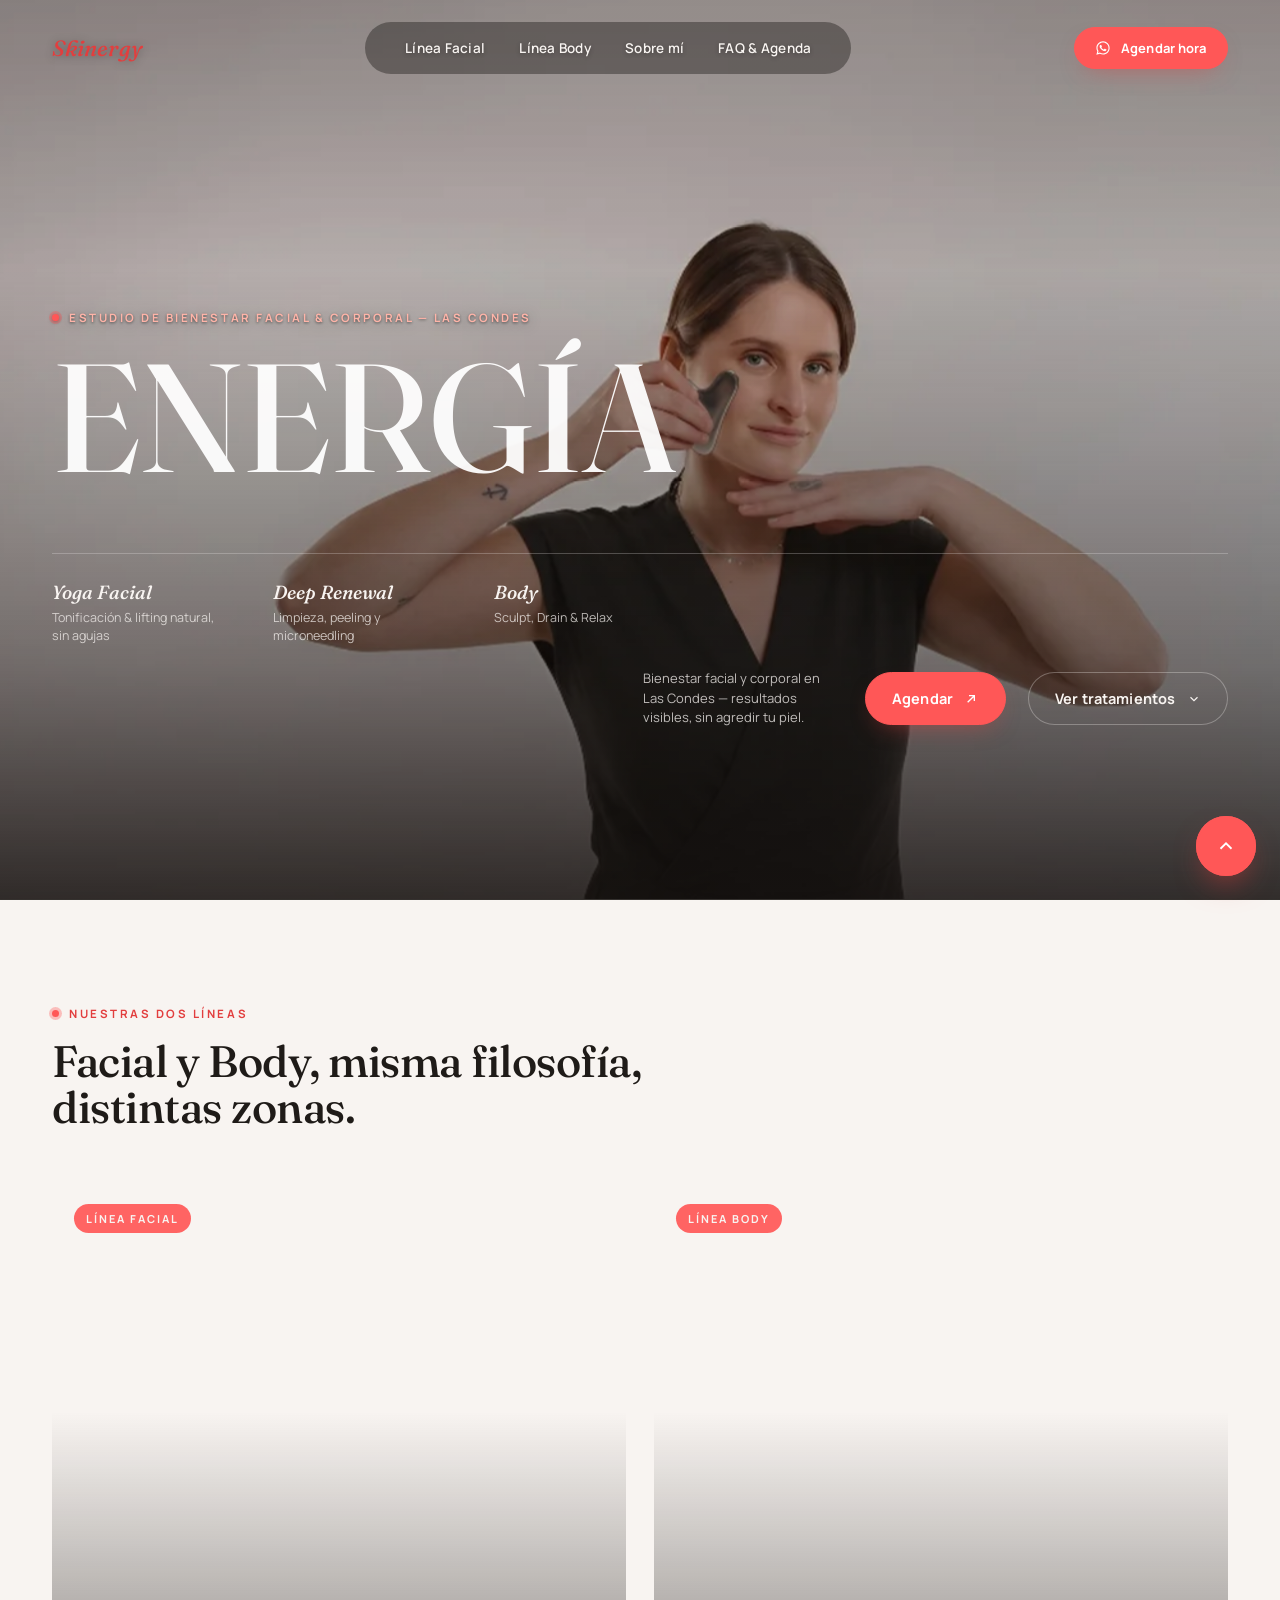
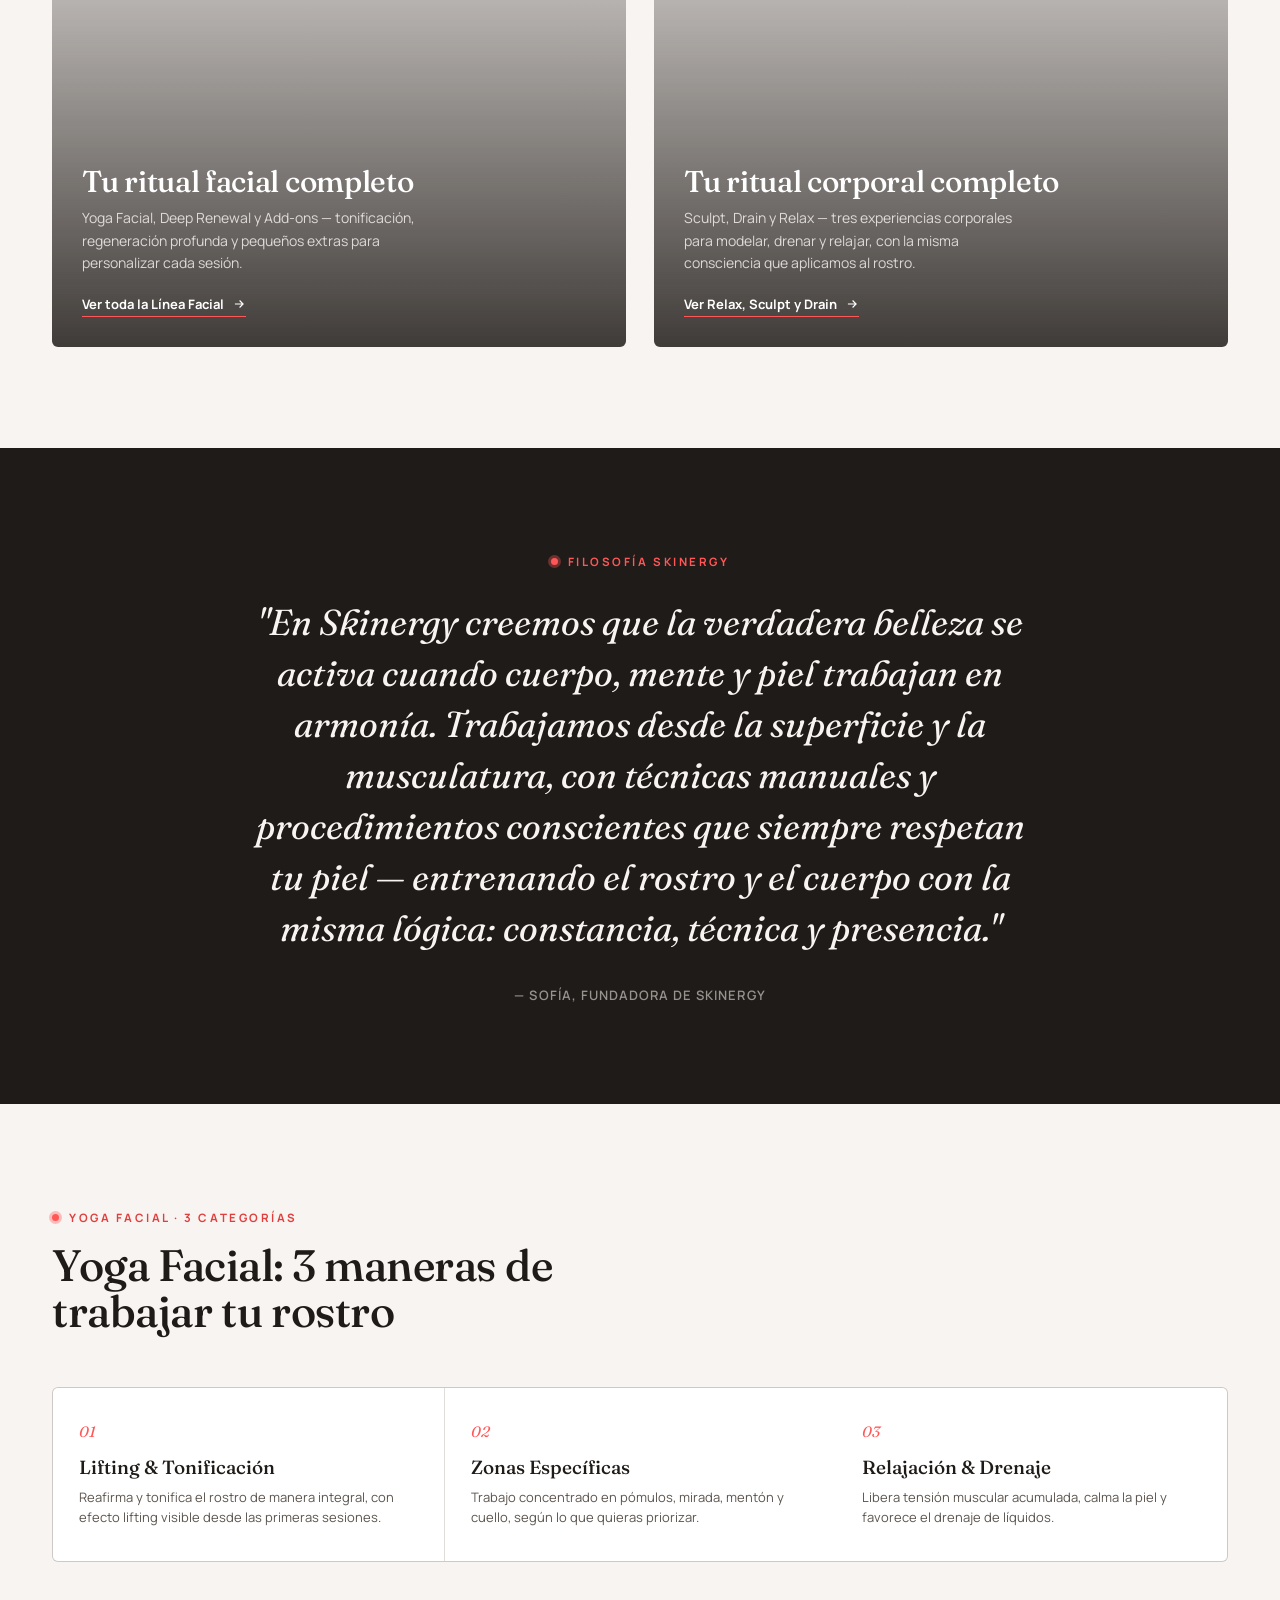
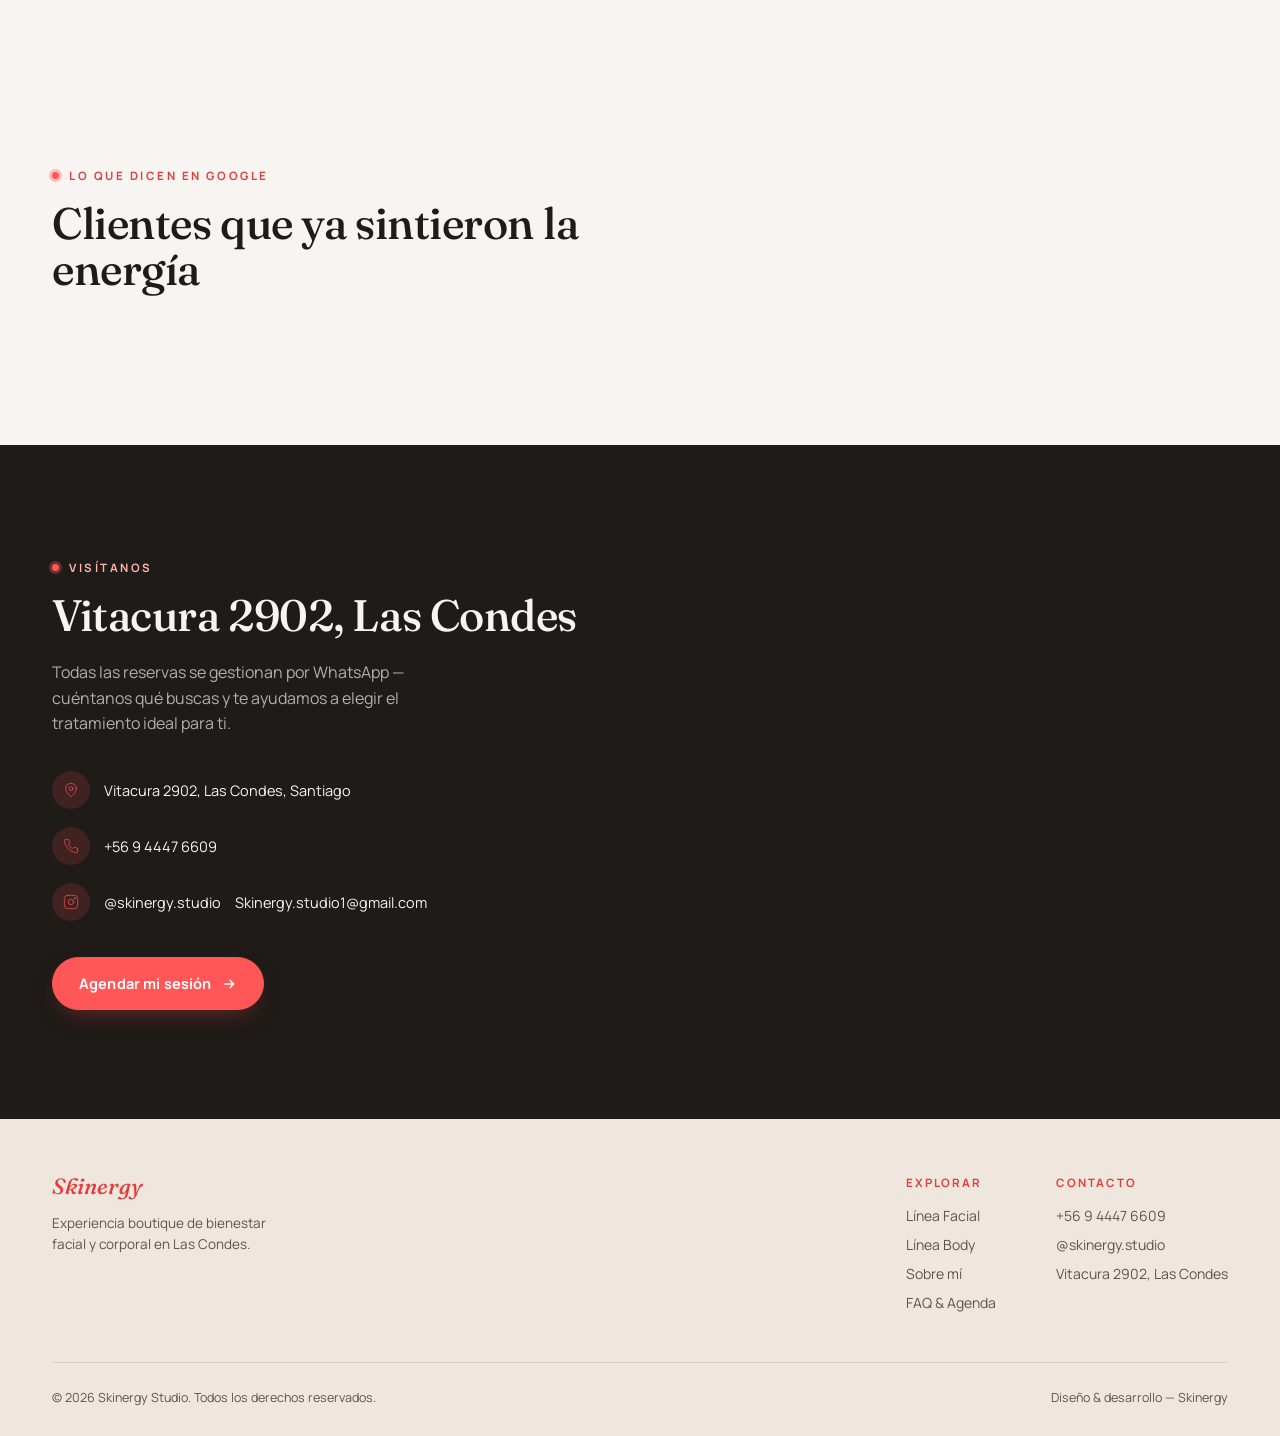
==== commit a1cb1bd2: "Add files via upload" ====
--- a/index.html
+++ b/index.html
@@ -12,55 +12,64 @@
 <link rel="icon" type="image/png" sizes="16x16" href="favicon-16.png">
 <link rel="apple-touch-icon" sizes="180x180" href="apple-touch-icon.png">
 <link rel="stylesheet" href="styles.css">
-<link rel="preload" as="image" href="hero-gua-sha-900.webp" imagesrcset="hero-gua-sha-900.webp 900w, hero-gua-sha-1300.webp 1300w" imagesizes="(max-width:520px) 320px, (max-width:940px) 420px, 538px" fetchpriority="high">
+<link rel="preload" as="image" href="hero-vertical-850.webp" media="(max-width:767px)" fetchpriority="high">
+<link rel="preload" as="image" href="hero-horizontal-1300.webp" imagesrcset="hero-horizontal-900.webp 900w, hero-horizontal-1300.webp 1300w" imagesizes="100vw" media="(min-width:768px)" fetchpriority="high">
 <style>
-  .hero{ padding:168px 0 100px; }
-  .hero-grid{ display:grid; grid-template-columns:1.02fr 0.86fr; gap:64px; align-items:center; }
-  .hero h1{ font-size:clamp(44px, 6vw, 78px); margin:22px 0 26px; }
-  .hero p.lead{ font-size:17.5px; color:var(--ink-soft); max-width:440px; line-height:1.65; margin-bottom:36px; }
-  .hero-ctas{ display:flex; gap:16px; flex-wrap:wrap; align-items:center; }
-  .hero-visual{ position:relative; }
-  .hero-photo-frame{ position:relative; aspect-ratio:4/5; border-radius:6px; overflow:hidden; }
-  .hero-photo-frame img{ width:100%; height:100%; object-fit:cover; transform:scale(1.02); }
-  .hero-badge{
-    position:absolute; left:-26px; bottom:36px; background:var(--ink); color:var(--cream);
-    padding:20px 24px; border-radius:4px; max-width:230px; box-shadow:0 24px 40px -18px rgba(31,27,24,.5); z-index:3;
-  }
-  .hero-badge p{ font-size:14px; line-height:1.55; color:rgba(248,244,241,.85); }
-
-  /* Entrada premium del hero: el marco de foto "asienta" con leve rebote
-     (spring) y el badge llega después, como si se posara sobre la foto ya
-     instalada — en vez de que todo el bloque visual haga fade parejo. */
-  /* Sin opacity/blur propios aquí a propósito: el <img> adentro ya trae su
-     reveal-mask (clip-path+blur+opacity, ver styles.css) disparado casi al
-     instante por su propio IntersectionObserver. Si este marco también
-     hiciera fade, terminaría de destaparse la foto mientras el marco sigue
-     invisible — al aparecer el marco se vería la foto ya lista, "de golpe".
-     Por eso el marco solo aporta el asentado (scale+translate), nunca oculta. */
-  @keyframes heroFrameIn{
-    from{ transform:scale(.94) translate3d(0,16px,0); }
-    to{ transform:none; }
-  }
-  @keyframes heroBadgeIn{
-    from{ opacity:0; transform:translate3d(0,16px,0) scale(.94); }
-    to{ opacity:1; transform:none; }
-  }
-  .hero-photo-frame{ animation:heroFrameIn 1s var(--spring) .15s both; }
-  .hero-badge{ animation:heroBadgeIn .8s var(--spring) 1.05s both; }
-  .hero-photo-frame .breath-ring circle{ animation-delay:calc(1.6s + var(--bd,0s)); }
-  .hero-photo-frame .breath-ring circle:nth-child(2){ --bd:2s; }
-  .hero-photo-frame .breath-ring circle:nth-child(3){ --bd:4s; }
-  @media(max-width:940px){
-    .hero-grid{ grid-template-columns:1fr; gap:52px; }
-    .hero{ padding:132px 0 70px; }
-    .hero-visual{ max-width:420px; }
-    .hero-badge{
-      position:static; left:auto; bottom:auto; margin-top:18px; max-width:none; width:100%;
-      box-shadow:0 14px 28px -18px rgba(31,27,24,.35); text-align:center;
-    }
-  }
-  @media(max-width:520px){
-    .hero-visual{ max-width:none; }
+  /* ---------- Hero full-bleed (home) ---------- */
+  .hero-full{
+    position:relative; height:100vh; height:100svh; min-height:600px; max-height:980px;
+    display:flex; align-items:flex-end; overflow:hidden;
+  }
+  .hero-bg{ position:absolute; inset:0; z-index:0; overflow:hidden; }
+  .hero-bg img{ width:100%; height:100%; object-fit:cover; object-position:center 22%; --hero-zoom:1; }
+  /* Foto horizontal (1376x768) en tablet/desktop, vertical (848x1264) en
+     mobile (<768px, ver <picture> en el HTML) — cada una ya viene encuadrada
+     para su propia orientación, así que "cover" recorta mucho menos que
+     antes con una sola foto forzada a las dos formas. En pantallas muy
+     anchas igual se limita el ancho real de la foto (con --hero-zoom no hay
+     margen para paniar en el eje que ya usa el 100% del ancho) y el resto
+     de la sección se rellena con un tono que combina con el fondo neutro. */
+  @media(min-width:2100px){
+    .hero-full{ background:var(--cream-warm); }
+    .hero-bg{ left:50%; right:auto; width:2000px; transform:translateX(-50%); }
+  }
+  .hero-scrim{
+    position:absolute; inset:0;
+    /* Nunca baja de ~.24 de opacidad, ni siquiera en el "hueco" del medio —
+       en mobile el zoom del encuadre puede poner una frente clara justo
+       donde antes había casi cero overlay, dejando el eyebrow ilegible. */
+    background:linear-gradient(180deg, rgba(20,16,14,.32) 0%, rgba(20,16,14,.24) 30%, rgba(20,16,14,.56) 74%, rgba(20,16,14,.86) 100%);
+  }
+  .hero-full-content{ position:relative; z-index:2; width:100%; padding-bottom:clamp(40px,6vw,72px); }
+  .hero-full-content .eyebrow.on-dark{
+    margin-bottom:20px;
+    text-shadow:0 1px 3px rgba(0,0,0,.55), 0 2px 14px rgba(0,0,0,.4);
+  }
+  .hero-full-content .eyebrow.on-dark::before{ box-shadow:0 0 0 3px var(--ring), 0 1px 4px rgba(0,0,0,.5); }
+  .hero-giant{
+    font-family:'Fraunces',serif; font-weight:500; text-transform:uppercase;
+    font-size:clamp(56px,12vw,168px); line-height:.94; letter-spacing:-.01em;
+    color:rgba(255,255,255,.94); mix-blend-mode:overlay;
+    margin-bottom:clamp(32px,5vw,64px);
+  }
+  .hero-stats-row{
+    display:flex; align-items:flex-start; flex-wrap:wrap; column-gap:clamp(28px,4vw,56px); row-gap:24px;
+    padding-top:26px; border-top:1px solid rgba(248,244,241,.25);
+  }
+  .hero-stat strong{ display:block; font-family:'Fraunces',serif; font-style:italic; font-weight:500; font-size:19px; color:var(--cream); margin-bottom:5px; }
+  .hero-stat span{ display:block; font-size:12.5px; color:rgba(248,244,241,.72); max-width:170px; line-height:1.45; }
+  .hero-cta-block{ display:flex; align-items:center; gap:22px; margin-left:auto; flex-wrap:wrap; }
+  .hero-cta-block p{ font-size:13px; color:rgba(248,244,241,.75); max-width:200px; line-height:1.5; }
+  @media(max-width:1024px){
+    .hero-cta-block{ margin-left:0; }
+  }
+  @media(max-width:767px){
+    .hero-full{ align-items:flex-end; }
+    .hero-stats-row{ flex-direction:column; align-items:flex-start; gap:20px; }
+    .hero-cta-block{ width:100%; }
+    /* En mobile el link ya está en el menú hamburguesa full-screen — el
+       botón secundario acá solo compite espacio con el CTA principal. */
+    .hero-cta-block .treat-dropdown{ display:none; }
   }
 
   .lines{ display:grid; grid-template-columns:1fr 1fr; gap:28px; }
@@ -104,13 +113,13 @@
 </head>
 <body>
 
-<header id="siteHeader">
+<header id="siteHeader" class="on-hero">
   <div class="wrap nav-row">
     <a href="index.html" class="logo" aria-label="Skinergy — Energía para tu piel"><span class="logo-word">Skinergy</span></a>
     <nav class="links">
       <a href="facial.html">Línea Facial</a>
       <a href="body.html">Línea Body</a>
-      <a href="about.html">Sobre mí</a>
+      <a href="about.html" class="hide-tablet">Sobre mí</a>
       <a href="faq.html">FAQ &amp; Agenda</a>
     </nav>
     <div class="nav-cta">
@@ -136,19 +145,29 @@
 
 <main id="home">
 
-  <section class="hero">
-    <div class="wrap hero-grid">
-      <div>
-        <span class="load-reveal eyebrow">Estudio de bienestar facial &amp; corporal — Las Condes</span>
-        <h1 class="load-reveal">Energía<br>para <em>tu piel</em></h1>
-        <p class="load-reveal lead">Una experiencia boutique donde el autocuidado se vive como un ritual: del rostro al cuerpo, con resultados visibles y sin agredir tu piel — pensada para quienes quieran transformar su cuidado en un hábito consciente.</p>
-        <div class="load-reveal hero-ctas">
+  <section class="hero-full">
+    <div class="hero-bg">
+      <picture>
+        <source media="(max-width:767px)" srcset="hero-vertical-850.webp">
+        <img src="hero-horizontal-1300.webp" srcset="hero-horizontal-900.webp 900w, hero-horizontal-1300.webp 1300w" sizes="100vw" alt="Tratamiento facial en Skinergy" loading="eager" fetchpriority="high" decoding="async">
+      </picture>
+      <div class="hero-scrim"></div>
+    </div>
+    <div class="wrap hero-full-content">
+      <span class="load-reveal eyebrow on-dark">Estudio de bienestar facial &amp; corporal — Las Condes</span>
+      <h1 class="load-reveal hero-giant">Energía</h1>
+      <div class="load-reveal hero-stats-row">
+        <div class="hero-stat"><strong>Yoga Facial</strong><span>Tonificación &amp; lifting natural, sin agujas</span></div>
+        <div class="hero-stat"><strong>Deep Renewal</strong><span>Limpieza, peeling y microneedling</span></div>
+        <div class="hero-stat"><strong>Body</strong><span>Sculpt, Drain &amp; Relax</span></div>
+        <div class="hero-cta-block">
+          <p>Bienestar facial y corporal en Las Condes — resultados visibles, sin agredir tu piel.</p>
           <a class="btn" href="https://wa.me/56944476609?text=Hola%2C%20quiero%20agendar%20una%20sesi%C3%B3n%20en%20Skinergy" target="_blank" rel="noopener">
-            Agendar por WhatsApp
-            <svg viewBox="0 0 24 24" fill="none" stroke="currentColor" stroke-width="2"><path d="M5 12h14M13 6l6 6-6 6"/></svg>
+            Agendar
+            <svg viewBox="0 0 24 24" fill="none" stroke="currentColor" stroke-width="2"><path d="M7 17 17 7M9 7h8v8"/></svg>
           </a>
           <div class="treat-dropdown">
-            <button class="btn ghost" id="treatToggle" aria-expanded="false" aria-haspopup="true">
+            <button class="btn ghost on-dark" id="treatToggle" aria-expanded="false" aria-haspopup="true">
               Ver tratamientos
               <svg viewBox="0 0 24 24" fill="none" stroke="currentColor" stroke-width="2"><path d="M6 9l6 6 6-6"/></svg>
             </button>
@@ -157,20 +176,6 @@
               <a href="body.html">Línea Body</a>
             </div>
           </div>
-        </div>
-      </div>
-
-      <div class="hero-visual">
-        <div class="hero-photo-frame">
-          <img src="hero-gua-sha-900.webp" srcset="hero-gua-sha-900.webp 900w, hero-gua-sha-1300.webp 1300w" sizes="(max-width:520px) 320px, (max-width:940px) 420px, 538px" alt="Tratamiento facial en Skinergy" loading="eager" fetchpriority="high" decoding="async">
-          <svg class="breath-ring" viewBox="-160 -160 320 320" preserveAspectRatio="xMidYMid meet">
-            <circle cx="0" cy="0" r="60"></circle>
-            <circle cx="0" cy="0" r="60"></circle>
-            <circle cx="0" cy="0" r="60"></circle>
-          </svg>
-        </div>
-        <div class="hero-badge">
-          <p>Yoga Facial, Deep Renewal, Add-ons y Body — múltiples formas de cuidar tu rostro y tu cuerpo, del entrenamiento muscular a la regeneración profunda.</p>
         </div>
       </div>
     </div>
--- a/styles.css
+++ b/styles.css
@@ -181,29 +181,27 @@
   50%{ background-position:-80% 0; }
   100%{ background-position:-80% 0; }
 }
-nav.links{ display:flex; gap:36px; align-items:center; position:relative; }
+nav.links{ display:flex; gap:2px; align-items:center; position:relative; border-radius:100px; transition:background .4s var(--ease), padding .4s var(--ease); }
 nav.links a{
   font-size:13.5px; font-weight:600; letter-spacing:0.02em;
-  position:relative; padding:4px 0;
-}
-nav.links a::after{
-  content:""; position:absolute; left:0; bottom:0; width:0; height:1.5px; background:var(--coral);
-  transition:width .3s var(--ease);
-}
-nav.links a:hover::after{ width:100%; }
-nav.links a.active{ color:var(--coral-deep); }
-
-/* Barra activa: un solo elemento que se desliza entre links (JS la posiciona
-   con transform+width) en vez de que el underline de cada link aparezca y
-   desaparezca por separado. */
-.nav-indicator{
-  position:absolute; left:0; bottom:0; height:1.5px; width:0;
-  background:var(--coral-deep);
-  transform:translate3d(0,0,0);
-  transition:transform var(--motion-medium) var(--ease), width var(--motion-medium) var(--ease);
-  pointer-events:none;
-  view-transition-name: nav-indicator;
-}
+  position:relative; padding:7px 16px; border-radius:22px;
+  transition:background .3s var(--ease), color .3s var(--ease);
+}
+/* Burbuja liviana al pasar el mouse — nada de línea/subrayado, mismo
+   lenguaje "vidrio" que la burbuja del link activo de abajo, más sutil. */
+nav.links a:hover{ background:rgba(0,0,0,.08); }
+
+/* Burbuja de vidrio líquido para el link de la página activa — reemplaza
+   la barra deslizante anterior (quedaba como una línea delgada residual,
+   no una cápsula real). Estática, sin JS: menos superficie para que algo
+   la pise por especificidad. */
+nav.links a.active{
+  color:var(--coral-deep); font-weight:700;
+  background:rgba(0,0,0,.15);
+  backdrop-filter:blur(9px); -webkit-backdrop-filter:blur(9px);
+  border:1px solid rgba(255,255,255,.15);
+}
+nav.links a.active:hover{ background:rgba(0,0,0,.15); }
 .nav-cta{ display:flex; align-items:center; gap:22px; }
 .nav-cta .btn{ padding:11px 20px; font-size:13px; }
 
@@ -289,13 +287,41 @@
   .mobile-menu-inner{ padding:0 8px; }
 }
 
-@media(min-width:861px){ .mobile-menu{ display:none; } }
-
-@media(max-width:860px){
+@media(min-width:768px){ .mobile-menu{ display:none; } }
+
+/* Tablet (768-1024): el nav sigue horizontal, solo se esconde el link
+   menos crítico para dejar más aire — recién colapsa a hamburguesa
+   full-screen bajo 768px. */
+@media(min-width:768px) and (max-width:1024px){
+  nav.links a.hide-tablet{ display:none; }
+}
+
+@media(max-width:767px){
   nav.links{ display:none; }
   .nav-cta .btn span.long{display:none;}
   .burger{ display:flex; }
   .nav-row{ position:relative; z-index:2; }
+}
+
+/* ---------- Header transparente sobre hero (solo home) ----------
+   El resto de las páginas usa .page-hero (fondo cream liso, sin foto) así
+   que su header se queda opaco como siempre — este modificador solo se
+   aplica en index.html, donde el hero es una foto a pantalla completa. */
+header.on-hero{ background:transparent; border-bottom-color:transparent; }
+header.on-hero:not(.scrolled) nav.links a,
+header.on-hero:not(.scrolled) .nav-cta .btn.ghost{
+  color:var(--cream); text-shadow:0 1px 4px rgba(0,0,0,.3);
+}
+header.on-hero:not(.scrolled) nav.links{
+  background:rgba(20,16,14,.38);
+  backdrop-filter:blur(10px); -webkit-backdrop-filter:blur(10px);
+  padding:10px 24px;
+}
+header.on-hero:not(.scrolled) .burger span{ background:var(--cream); box-shadow:0 1px 3px rgba(0,0,0,.25); }
+header.on-hero:not(.scrolled) .logo-word{ filter:drop-shadow(0 1px 4px rgba(0,0,0,.3)); }
+header.on-hero.scrolled{
+  background:rgba(248,244,241,.86);
+  backdrop-filter:blur(14px); -webkit-backdrop-filter:blur(14px);
 }
 
 /* ---------- Page hero (inner pages) ---------- */
@@ -521,12 +547,13 @@
 .treat-dropdown-menu{
   position:absolute; top:calc(100% + 10px); left:0; min-width:180px;
   background:var(--white);
-  border-radius:8px; overflow:hidden;
+  border-radius:14px; overflow:hidden;
   box-shadow:0 18px 34px -14px rgba(31,27,24,.28); border:1px solid rgba(31,27,24,.08);
-  opacity:0; pointer-events:none; transform:translateY(-8px); transition:opacity .25s var(--ease), transform .25s var(--ease);
+  opacity:0; pointer-events:none; transform:translateY(-8px) scale(.96); transform-origin:top left;
+  transition:opacity .25s var(--ease), transform .25s var(--ease);
   z-index:20;
 }
-.treat-dropdown-menu.open{ opacity:1; pointer-events:auto; transform:translateY(0); }
+.treat-dropdown-menu.open{ opacity:1; pointer-events:auto; transform:translateY(0) scale(1); }
 .treat-dropdown-menu a{ display:block; padding:13px 18px; font-size:14px; font-weight:600; color:var(--ink); transition:background .2s var(--ease); }
 .treat-dropdown-menu a:hover{ background:var(--cream-warm); color:var(--coral-deep); }
 .treat-dropdown-menu a:not(:last-child){ border-bottom:1px solid rgba(31,27,24,.06); }
@@ -570,13 +597,6 @@
 }
 .fab-group.open .fab-toggle .pulse{ animation:none; opacity:0; }
 @keyframes pulse-ring{ 0%{ transform:scale(1); opacity:.7; } 100%{ transform:scale(1.7); opacity:0; } }
-
-/* ---------- Breath ring (signature motif, used on home hero) ---------- */
-.breath-ring{ position:absolute; top:50%; left:50%; width:120%; aspect-ratio:1/1; transform:translate(-50%,-50%); pointer-events:none; z-index:2; }
-.breath-ring circle{ fill:none; stroke:var(--coral); stroke-width:1; opacity:0; transform-origin:center; animation:breathe 6s var(--ease) 2; animation-fill-mode:forwards; }
-.breath-ring circle:nth-child(2){ animation-delay:2s; }
-.breath-ring circle:nth-child(3){ animation-delay:4s; }
-@keyframes breathe{ 0%{ r:60; opacity:0; } 12%{ opacity:.55; } 60%{ opacity:0; } 100%{ r:220; opacity:0; } }
 
 /* ============================================================
    PREMIUM MOTION SYSTEM
@@ -632,10 +652,6 @@
   filter:blur(0);
   opacity:1;
 }
-/* El hero (LCP) no debe demorar su primer paint: revela casi de inmediato */
-.hero-photo-frame .reveal-mask,
-.hero-visual .reveal-mask{ transition-duration:.85s, .95s, .65s, .35s; }
-
 /* ---------- Cursor: se usa el cursor normal del sistema (sin cursor personalizado) ---------- */
 
 /* ---------- Spotlight en secciones oscuras ---------- */
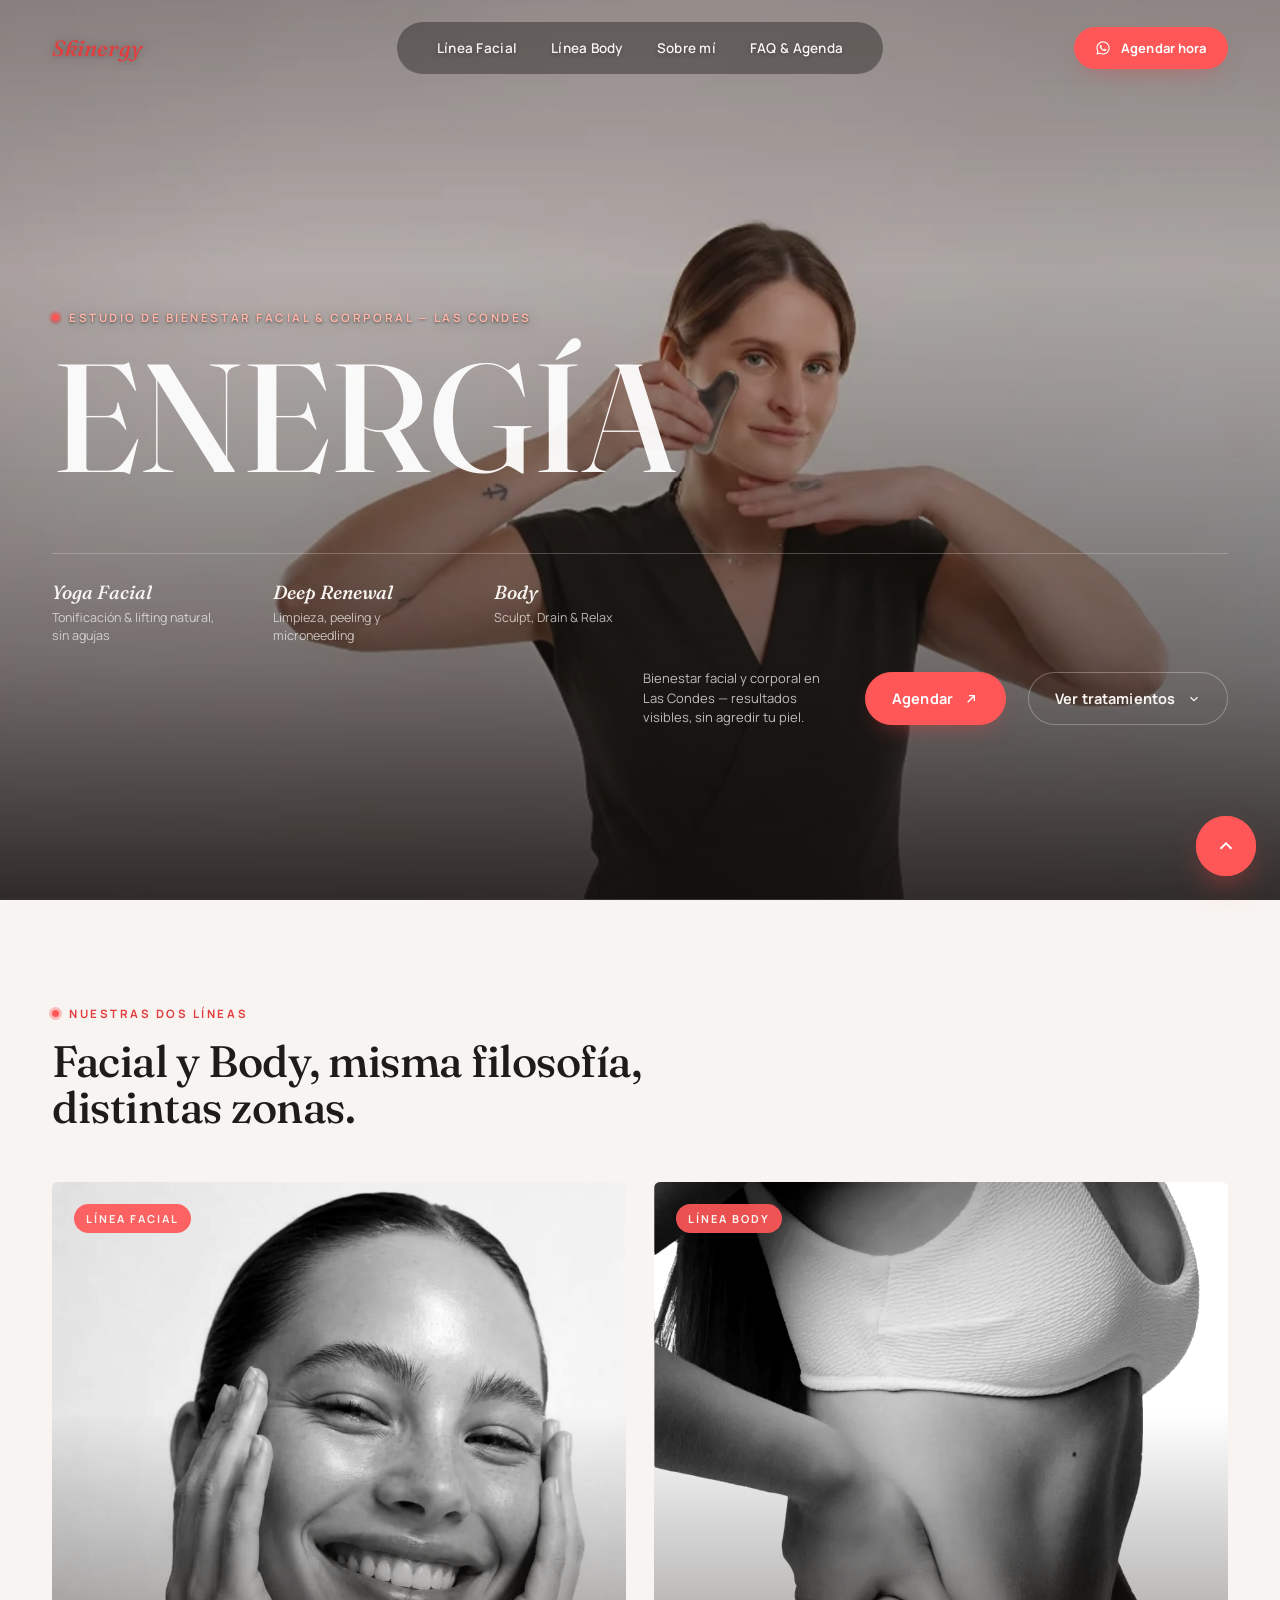
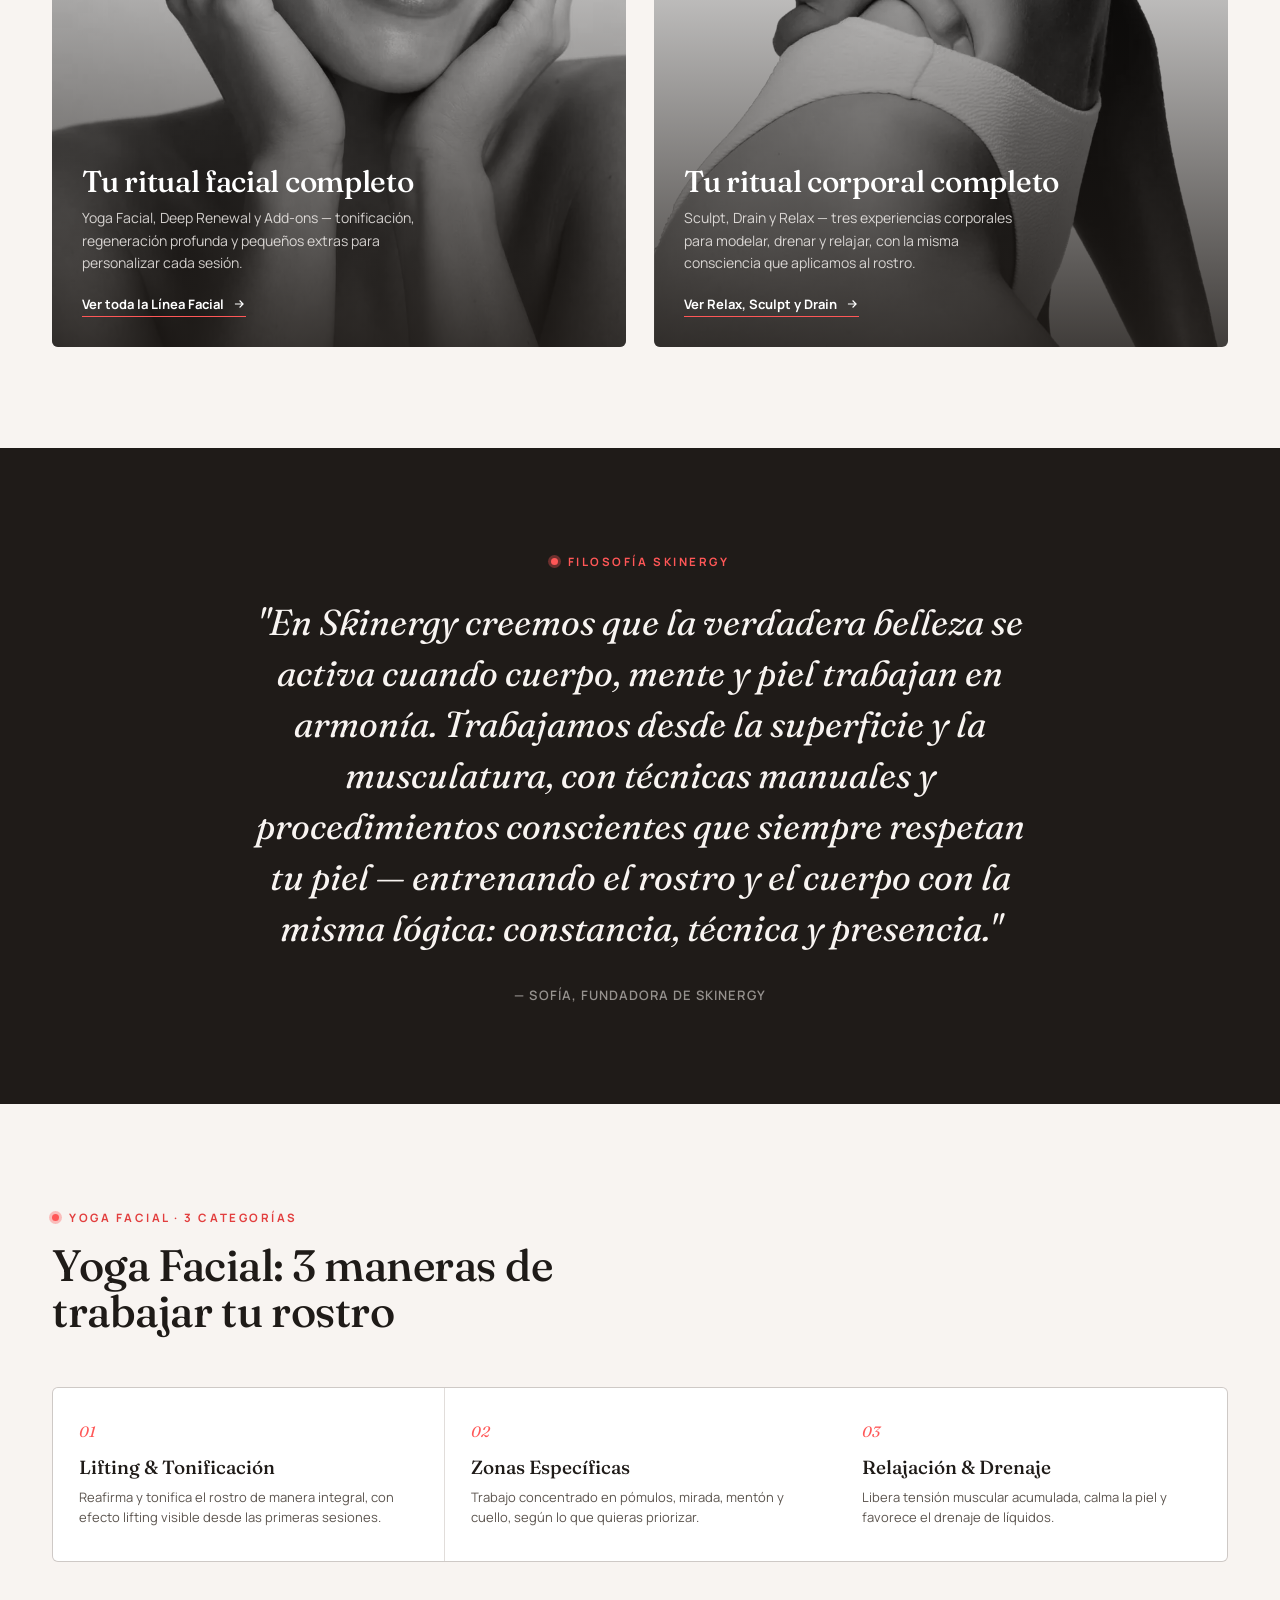
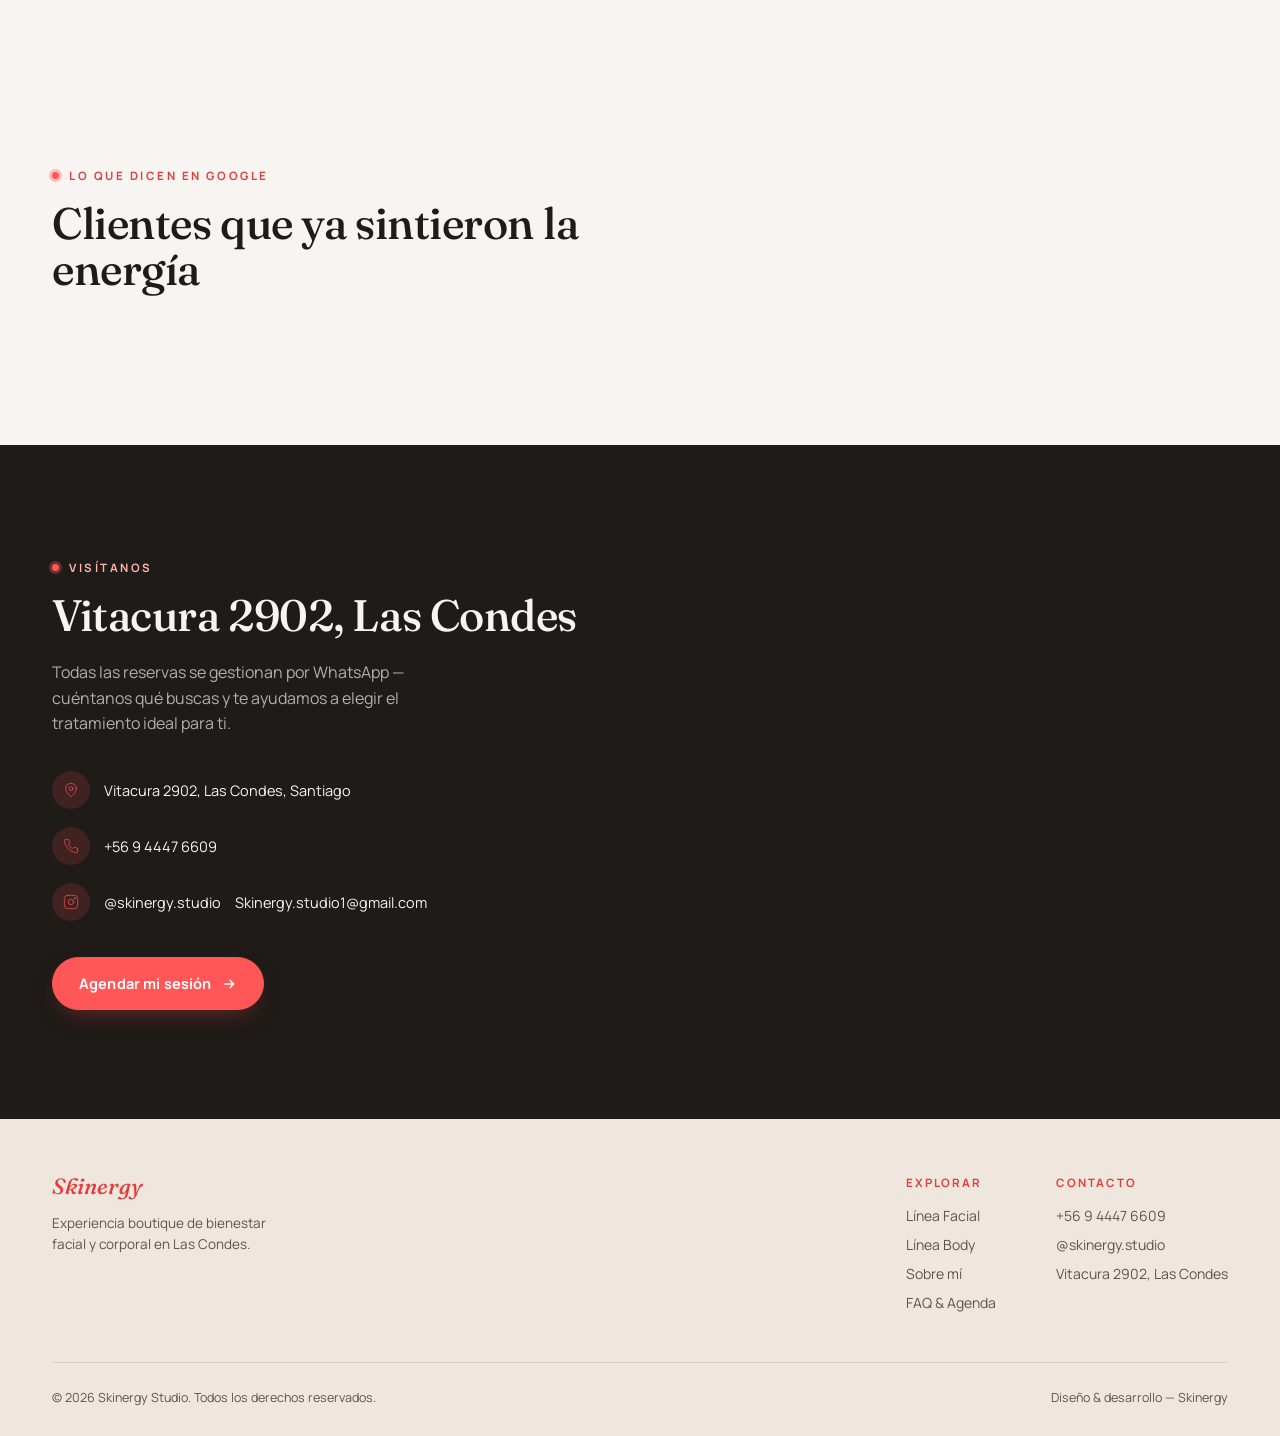
==== commit 5d7202ce: "Add files via upload" ====
--- a/index.html
+++ b/index.html
@@ -74,10 +74,10 @@
 
   .lines{ display:grid; grid-template-columns:1fr 1fr; gap:28px; }
   @media(max-width:800px){ .lines{ grid-template-columns:1fr; } }
-  .line-card{ position:relative; border-radius:6px; overflow:hidden; aspect-ratio:3/4; display:flex; flex-direction:column; justify-content:flex-end; isolation:isolate; box-shadow:0 0px 0px -18px rgba(31,27,24,0); transition:transform .35s var(--ease), box-shadow .35s var(--ease); }
-  .line-card:hover{ transform:translate3d(0,-6px,0); box-shadow:0 22px 40px -18px rgba(31,27,24,.32); }
+  .line-card{ position:relative; border-radius:6px; overflow:hidden; aspect-ratio:3/4; display:flex; flex-direction:column; justify-content:flex-end; isolation:isolate; box-shadow:0 0px 0px -18px rgba(var(--line-rgb),0); transition:transform .35s var(--ease), box-shadow .35s var(--ease); }
+  .line-card:hover{ transform:translate3d(0,-6px,0); box-shadow:0 22px 40px -18px rgba(var(--line-rgb),.32); }
   .line-card img{ position:absolute; inset:0; width:100%; height:100%; object-fit:cover; filter:grayscale(1) contrast(1.08); transition:filter 1s var(--ease), transform 1.2s var(--ease); z-index:-2; }
-  .line-card::before{ content:""; position:absolute; inset:0; background:linear-gradient(180deg, rgba(31,27,24,0) 30%, rgba(31,27,24,.85) 100%); z-index:-1; }
+  .line-card::before{ content:""; position:absolute; inset:0; background:linear-gradient(180deg, rgba(var(--line-rgb),0) 30%, rgba(var(--line-rgb),.85) 100%); z-index:-1; }
   .line-card:hover img{ filter:grayscale(0) contrast(1.02) saturate(1.1); transform:scale(1.045); }
   .line-card .tag{ position:absolute; top:22px; left:22px; font-size:11px; font-weight:700; letter-spacing:.18em; text-transform:uppercase; color:var(--cream); background:rgba(255,87,87,.92); padding:7px 12px; border-radius:100px; }
   .line-card .body{ padding:30px; color:var(--cream); }
@@ -87,10 +87,10 @@
   .line-card .link svg{ width:14px; height:14px; transition:transform .3s var(--ease); }
   .line-card:hover .link svg{ transform:translateX(4px); }
 
-  .categories{ display:grid; grid-template-columns:repeat(3,1fr); gap:1px; background:rgba(31,27,24,.1); border:1px solid rgba(31,27,24,.1); border-radius:6px; overflow:hidden; }
+  .categories{ display:grid; grid-template-columns:repeat(3,1fr); gap:1px; background:rgba(var(--line-rgb),.1); border:1px solid rgba(var(--line-rgb),.1); border-radius:6px; overflow:hidden; }
   @media(max-width:900px){ .categories{ grid-template-columns:1fr; } }
   .cat{ --tiltX:0deg; --tiltY:0deg; --lift:0px; --mx:50%; --my:50%; position:relative; background:var(--white); padding:34px 26px; transform:perspective(1000px) rotateX(var(--tiltX)) rotateY(var(--tiltY)) translate3d(0,var(--lift),0); transition:background .5s var(--ease), transform .35s var(--ease), box-shadow .35s var(--ease); }
-  .cat:hover{ background:var(--cream-warm); box-shadow:0 20px 32px -22px rgba(31,27,24,.3); }
+  .cat:hover{ background:var(--cream-warm); box-shadow:0 20px 32px -22px rgba(var(--line-rgb),.3); }
   .cat::after{ content:""; position:absolute; inset:0; pointer-events:none; background:radial-gradient(220px circle at var(--mx) var(--my), rgba(255,87,87,.10), transparent 70%); opacity:0; transition:opacity .4s var(--ease); }
   .cat:hover::after{ opacity:1; }
   .cat .n{ font-family:'Fraunces',serif; font-style:italic; color:var(--coral); font-size:15px; margin-bottom:14px; display:block;}
@@ -99,8 +99,8 @@
 
   .testi-grid{ display:grid; grid-template-columns:repeat(3,1fr); gap:22px; }
   @media(max-width:900px){ .testi-grid{ grid-template-columns:1fr; } }
-  .testi{ --tiltX:0deg; --tiltY:0deg; --lift:0px; --mx:50%; --my:50%; position:relative; background:var(--white); border:1px solid rgba(31,27,24,.08); border-radius:6px; padding:30px 28px; transform:perspective(1000px) rotateX(var(--tiltX)) rotateY(var(--tiltY)) translate3d(0,var(--lift),0); transition:transform .35s var(--ease), box-shadow .35s var(--ease), border-color .5s var(--ease); }
-  .testi:hover{ box-shadow:0 20px 32px -22px rgba(31,27,24,.28); border-color:var(--coral); }
+  .testi{ --tiltX:0deg; --tiltY:0deg; --lift:0px; --mx:50%; --my:50%; position:relative; background:var(--white); border:1px solid rgba(var(--line-rgb),.08); border-radius:6px; padding:30px 28px; transform:perspective(1000px) rotateX(var(--tiltX)) rotateY(var(--tiltY)) translate3d(0,var(--lift),0); transition:transform .35s var(--ease), box-shadow .35s var(--ease), border-color .5s var(--ease); }
+  .testi:hover{ box-shadow:0 20px 32px -22px rgba(var(--line-rgb),.28); border-color:var(--coral); }
   .testi::after{ content:""; position:absolute; inset:0; border-radius:inherit; pointer-events:none; background:radial-gradient(220px circle at var(--mx) var(--my), rgba(255,87,87,.10), transparent 70%); opacity:0; transition:opacity .4s var(--ease); }
   .testi:hover::after{ opacity:1; }
   .stars{ display:flex; gap:4px; margin-bottom:18px; }
--- a/styles.css
+++ b/styles.css
@@ -10,6 +10,12 @@
   --ring: rgba(255,87,87,0.35);
   --ease: cubic-bezier(.16,1,.3,1);
   --spring: cubic-bezier(.34,1.56,.64,1);
+  /* RGB (sin rgb()/sin alpha) del tono "línea" — bordes, divisores y
+     sombras sutiles que hoy están hardcodeados como rgba(var(--line-rgb),X) en
+     todo el archivo. Se agrupan en una sola variable para que el modo
+     oscuro los invierta todos de una vez (tinte oscuro sobre fondo claro →
+     tinte claro sobre fondo oscuro) sin tener que tocar cada rgba() suelto. */
+  --line-rgb: 31,27,24;
 
   /* Motion tokens para componentes nuevos (nav indicator, stagger de menú).
      El resto del sistema (--ease/--spring de arriba) ya está afinado y en
@@ -22,6 +28,10 @@
 
 *{box-sizing:border-box; margin:0; padding:0;}
 html{scroll-behavior:smooth;}
+body, header, footer, .btn, .treat-card, .cat, .testi, .body-row, .faq-item, .faq-q,
+.price-table, .price-table tbody tr, .cert-pill, .mobile-menu, nav.links a, .line-card{
+  transition:background-color .3s var(--ease), color .3s var(--ease), border-color .3s var(--ease);
+}
 body{
   background:var(--cream);
   color:var(--ink);
@@ -107,7 +117,7 @@
   background-position:0 0;
   background-size:0% 100%;
   color:var(--ink);
-  border:1px solid rgba(31,27,24,.25);
+  border:1px solid rgba(var(--line-rgb),.25);
   box-shadow:none;
   transition:background-size .85s var(--ease), color .85s var(--ease), border-color .5s var(--ease), transform .5s var(--ease);
 }
@@ -153,11 +163,19 @@
 @keyframes header-drop{ from{ opacity:0; transform:translate3d(0,-14px,0); } to{ opacity:1; transform:none; } }
 header.scrolled{
   padding-top:12px; padding-bottom:12px;
-  border-bottom-color:rgba(31,27,24,.08);
-  box-shadow:0 1px 0 rgba(31,27,24,.06);
-}
-.nav-row{ display:flex; align-items:center; justify-content:space-between; }
-.logo{ display:inline-flex; align-items:center; }
+  border-bottom-color:rgba(var(--line-rgb),.08);
+  box-shadow:0 1px 0 rgba(var(--line-rgb),.06);
+}
+/* Grid, no flex+space-between: con space-between el centro se ubica según
+   el espacio libre entre logo y nav-cta, que casi nunca pesan lo mismo
+   (el botón "Agendar hora" + burger es más ancho que el logo), así que la
+   cápsula de links quedaba corrida hacia un lado. Con 1fr auto 1fr las dos
+   columnas laterales siempre pesan igual, y la columna central (ancho de
+   su contenido) queda centrada de verdad en el ancho total del nav. */
+.nav-row{ display:grid; grid-template-columns:1fr auto 1fr; align-items:center; }
+.logo{ display:inline-flex; align-items:center; justify-self:start; }
+nav.links{ justify-self:center; }
+.nav-cta{ justify-self:end; }
 .logo-word{
   display:inline-block;
   font-family:'Fraunces', serif;
@@ -189,7 +207,7 @@
 }
 /* Burbuja liviana al pasar el mouse — nada de línea/subrayado, mismo
    lenguaje "vidrio" que la burbuja del link activo de abajo, más sutil. */
-nav.links a:hover{ background:rgba(0,0,0,.08); }
+nav.links a:hover{ background:rgba(var(--line-rgb),.08); }
 
 /* Burbuja de vidrio líquido para el link de la página activa — reemplaza
    la barra deslizante anterior (quedaba como una línea delgada residual,
@@ -197,11 +215,11 @@
    la pise por especificidad. */
 nav.links a.active{
   color:var(--coral-deep); font-weight:700;
-  background:rgba(0,0,0,.15);
+  background:rgba(var(--line-rgb),.15);
   backdrop-filter:blur(9px); -webkit-backdrop-filter:blur(9px);
-  border:1px solid rgba(255,255,255,.15);
-}
-nav.links a.active:hover{ background:rgba(0,0,0,.15); }
+  border:1px solid rgba(var(--line-rgb),.15);
+}
+nav.links a.active:hover{ background:rgba(var(--line-rgb),.15); }
 .nav-cta{ display:flex; align-items:center; gap:22px; }
 .nav-cta .btn{ padding:11px 20px; font-size:13px; }
 
@@ -235,7 +253,7 @@
   overflow-y:auto; -webkit-overflow-scrolling:touch;
   background:var(--cream-warm);
   opacity:0; visibility:hidden; pointer-events:none;
-  transition:opacity .5s var(--ease), visibility 0s linear .5s;
+  transition:opacity .5s var(--ease), visibility 0s linear .5s, background-color .3s var(--ease);
   z-index:1;
   display:flex; align-items:center; justify-content:center;
   padding:max(20px, env(safe-area-inset-top)) max(20px, env(safe-area-inset-right)) calc(24px + env(safe-area-inset-bottom)) max(20px, env(safe-area-inset-left));
@@ -336,8 +354,8 @@
 
 /* ---------- Strip marquee ---------- */
 .strip{
-  border-top:1px solid rgba(31,27,24,.12);
-  border-bottom:1px solid rgba(31,27,24,.12);
+  border-top:1px solid rgba(var(--line-rgb),.12);
+  border-bottom:1px solid rgba(var(--line-rgb),.12);
   overflow:hidden;
   padding:16px 0;
   background:var(--cream-warm);
@@ -419,15 +437,15 @@
   --tiltX:0deg; --tiltY:0deg; --lift:0px; --mx:50%; --my:50%;
   position:relative;
   background:var(--white);
-  border:1px solid rgba(31,27,24,.08);
+  border:1px solid rgba(var(--line-rgb),.08);
   border-radius:6px;
   padding:26px 24px;
   transform:perspective(1000px) rotateX(var(--tiltX)) rotateY(var(--tiltY)) translate3d(0,var(--lift),0);
-  transition:border-color .5s var(--ease), transform .35s var(--ease), box-shadow .35s var(--ease);
+  transition:border-color .5s var(--ease), transform .35s var(--ease), box-shadow .35s var(--ease), background-color .3s var(--ease);
   display:flex; flex-direction:column;
   will-change:transform;
 }
-.treat-card:hover{ border-color:var(--coral); box-shadow:0 22px 40px -20px rgba(31,27,24,.28); }
+.treat-card:hover{ border-color:var(--coral); box-shadow:0 22px 40px -20px rgba(var(--line-rgb),.28); }
 .treat-card::after{
   content:""; position:absolute; inset:0; border-radius:inherit; pointer-events:none;
   background:radial-gradient(220px circle at var(--mx) var(--my), rgba(255,87,87,.10), transparent 70%);
@@ -447,14 +465,14 @@
 .treat-card ul{ list-style:none; margin:14px 0 0; padding:0; display:flex; flex-direction:column; gap:7px; }
 .treat-card ul li{ font-size:12.5px; color:var(--ink-soft); padding-left:16px; position:relative; line-height:1.4; }
 .treat-card ul li::before{ content:""; position:absolute; left:0; top:6px; width:5px; height:5px; border-radius:50%; background:var(--coral); }
-.treat-card .ideal{ font-size:12px; font-style:italic; color:var(--ink-soft); border-top:1px solid rgba(31,27,24,.08); padding-top:12px; margin-top:16px; }
+.treat-card .ideal{ font-size:12px; font-style:italic; color:var(--ink-soft); border-top:1px solid rgba(var(--line-rgb),.08); padding-top:12px; margin-top:16px; }
 .treat-card .ideal b{ font-style:normal; color:var(--ink); font-weight:700; }
 
 /* ---------- Big feature block (Deep Renewal / big program) ---------- */
 .feature-block{
   display:grid; grid-template-columns:0.9fr 1.1fr; gap:56px; align-items:center;
   background:var(--white);
-  border-radius:8px; padding:52px; border:1px solid rgba(31,27,24,.08);
+  border-radius:8px; padding:52px; border:1px solid rgba(var(--line-rgb),.08);
 }
 @media(max-width:900px){ .feature-block{ grid-template-columns:1fr; padding:32px 24px; gap:32px; } }
 .feature-block h3{ font-size:clamp(26px,3.4vw,36px); margin-bottom:16px; }
@@ -487,7 +505,7 @@
 .map-frame iframe{ display:block; width:100%; height:100%; }
 
 /* ---------- FAQ accordion ---------- */
-.faq-list{ display:flex; flex-direction:column; gap:1px; background:rgba(31,27,24,.1); border:1px solid rgba(31,27,24,.1); border-radius:6px; overflow:hidden; }
+.faq-list{ display:flex; flex-direction:column; gap:1px; background:rgba(var(--line-rgb),.1); border:1px solid rgba(var(--line-rgb),.1); border-radius:6px; overflow:hidden; }
 .faq-item{ background:var(--white); }
 .faq-q{
   width:100%; text-align:left; padding:24px 26px; display:flex; align-items:center; justify-content:space-between;
@@ -495,7 +513,7 @@
   transition:background .3s var(--ease);
 }
 .faq-q:hover{ background:var(--cream-warm); }
-.faq-q .plus{ width:26px; height:26px; border-radius:50%; border:1px solid rgba(31,27,24,.2); flex-shrink:0; position:relative; transition:transform .35s var(--ease), background .35s var(--ease), border-color .35s var(--ease); }
+.faq-q .plus{ width:26px; height:26px; border-radius:50%; border:1px solid rgba(var(--line-rgb),.2); flex-shrink:0; position:relative; transition:transform .35s var(--ease), background .35s var(--ease), border-color .35s var(--ease); }
 .faq-q .plus::before, .faq-q .plus::after{ content:""; position:absolute; background:var(--ink); top:50%; left:50%; transform:translate(-50%,-50%); transition:opacity .3s var(--ease), background .3s var(--ease); }
 .faq-q .plus::before{ width:10px; height:1.5px; }
 .faq-q .plus::after{ width:1.5px; height:10px; }
@@ -506,9 +524,9 @@
 .faq-a-inner{ padding:0 26px 26px; font-size:14.5px; color:var(--ink-soft); line-height:1.7; max-width:620px; }
 
 /* ---------- Pricing / bonos table ---------- */
-.price-table{ width:100%; border-collapse:collapse; background:var(--white); border-radius:6px; overflow:hidden; border:1px solid rgba(31,27,24,.08); }
+.price-table{ width:100%; border-collapse:collapse; background:var(--white); border-radius:6px; overflow:hidden; border:1px solid rgba(var(--line-rgb),.08); }
 .price-table thead th{ background:var(--ink); color:var(--cream); text-align:left; font-size:11.5px; letter-spacing:.12em; text-transform:uppercase; font-weight:700; padding:16px 20px; }
-.price-table tbody td{ padding:18px 20px; font-size:14.5px; border-top:1px solid rgba(31,27,24,.08); }
+.price-table tbody td{ padding:18px 20px; font-size:14.5px; border-top:1px solid rgba(var(--line-rgb),.08); }
 .price-table tbody tr:hover{ background:var(--cream-warm); }
 .price-table td.discount{ color:var(--coral-deep); font-weight:700; }
 .price-table-wrap{ overflow-x:auto; border-radius:6px; }
@@ -527,13 +545,13 @@
 .read-more-btn svg{ width:14px; height:14px; transition:transform .3s var(--ease); }
 .read-more-btn.open svg{ transform:rotate(180deg); }
 .cert-list{ display:flex; flex-wrap:wrap; gap:10px; margin-top:28px; }
-.cert-pill{ font-size:12.5px; font-weight:700; letter-spacing:.02em; padding:9px 16px; border-radius:100px; background:var(--cream-warm); color:var(--ink); border:1px solid rgba(31,27,24,.1); }
+.cert-pill{ font-size:12.5px; font-weight:700; letter-spacing:.02em; padding:9px 16px; border-radius:100px; background:var(--cream-warm); color:var(--ink); border:1px solid rgba(var(--line-rgb),.1); }
 
 /* ---------- Footer ---------- */
 footer{ background:var(--cream-warm); padding:56px 0 30px; }
 .footer-top{
   display:flex; justify-content:space-between; align-items:flex-start; flex-wrap:wrap; gap:36px;
-  padding-bottom:40px; border-bottom:1px solid rgba(31,27,24,.12);
+  padding-bottom:40px; border-bottom:1px solid rgba(var(--line-rgb),.12);
 }
 .footer-cols{ display:flex; gap:60px; flex-wrap:wrap; }
 .footer-col h5{ font-size:11.5px; font-weight:700; letter-spacing:.16em; text-transform:uppercase; color:var(--coral-deep); margin-bottom:16px; }
@@ -548,7 +566,7 @@
   position:absolute; top:calc(100% + 10px); left:0; min-width:180px;
   background:var(--white);
   border-radius:14px; overflow:hidden;
-  box-shadow:0 18px 34px -14px rgba(31,27,24,.28); border:1px solid rgba(31,27,24,.08);
+  box-shadow:0 18px 34px -14px rgba(var(--line-rgb),.28); border:1px solid rgba(var(--line-rgb),.08);
   opacity:0; pointer-events:none; transform:translateY(-8px) scale(.96); transform-origin:top left;
   transition:opacity .25s var(--ease), transform .25s var(--ease);
   z-index:20;
@@ -556,7 +574,7 @@
 .treat-dropdown-menu.open{ opacity:1; pointer-events:auto; transform:translateY(0) scale(1); }
 .treat-dropdown-menu a{ display:block; padding:13px 18px; font-size:14px; font-weight:600; color:var(--ink); transition:background .2s var(--ease); }
 .treat-dropdown-menu a:hover{ background:var(--cream-warm); color:var(--coral-deep); }
-.treat-dropdown-menu a:not(:last-child){ border-bottom:1px solid rgba(31,27,24,.06); }
+.treat-dropdown-menu a:not(:last-child){ border-bottom:1px solid rgba(var(--line-rgb),.06); }
 
 /* ---------- Floating contact group (WhatsApp + Instagram, expandable) ---------- */
 .fab-group{
@@ -569,12 +587,12 @@
   width:52px; height:52px; border-radius:50%;
   display:flex; align-items:center; justify-content:center;
   background:var(--white);
-  box-shadow:0 10px 24px -10px rgba(31,27,24,.35);
+  box-shadow:0 10px 24px -10px rgba(var(--line-rgb),.35);
   opacity:0; transform:translateY(14px) scale(.75); pointer-events:none;
   transition:opacity .5s var(--ease), transform .5s var(--ease), box-shadow .35s var(--ease);
 }
 .fab-item svg{ width:23px; height:23px; fill:var(--ink); transition:fill .3s var(--ease); }
-.fab-item:hover, .fab-item.tap-active{ box-shadow:0 14px 28px -10px rgba(31,27,24,.45); }
+.fab-item:hover, .fab-item.tap-active{ box-shadow:0 14px 28px -10px rgba(var(--line-rgb),.45); }
 .fab-item:hover svg, .fab-item.tap-active svg{ fill:var(--coral-deep); }
 .fab-group.open .fab-options .fab-item{ opacity:1; transform:none; pointer-events:auto; }
 .fab-group.open .fab-options .fab-item:nth-child(1){ transition-delay:.09s; }
@@ -602,12 +620,19 @@
    PREMIUM MOTION SYSTEM
    ============================================================ */
 
-/* ---------- Page transitions (progressive enhancement, Chromium hoy) ---------- */
+/* ---------- Page transitions (progressive enhancement, Chromium hoy) ----------
+   Antes esto tenía una animación propia de fade+scale sobre TODA la página
+   (::view-transition-old/new(root), ~0.45-0.5s). El problema: cada página ya
+   trae su propio sistema de reveal (textos con split-in, imágenes con
+   clip-path, .load-reveal con stagger) que arranca solo, vía DOMContentLoaded,
+   ~260ms después de cargar. Ese timer no sabe nada de la navegación — corre
+   igual la haya o no. Resultado: al navegar, la página completa hacía su
+   propio fade/scale Y, encima, cada texto/imagen volvía a hacer SU fade —
+   dos animaciones de entrada superpuestas, se sentía como "doble flash".
+   Se deja el crossfade por defecto del navegador (mucho más corto y sutil,
+   no compite con nada) y solo se preserva --site-header como elemento
+   persistente para que el header no rehaga fade/scale entre páginas. */
 @view-transition{ navigation: auto; }
-::view-transition-old(root){ animation: vt-fade-out .45s var(--ease) both; }
-::view-transition-new(root){ animation: vt-fade-in .5s var(--ease) both; }
-@keyframes vt-fade-out{ to{ opacity:0; transform:scale(.985); } }
-@keyframes vt-fade-in{ from{ opacity:0; transform:scale(1.015); } }
 
 /* ---------- Text motion: reveal por línea + palabra ----------
    Sin overflow:hidden en ningún nivel — a propósito. Las tres rondas
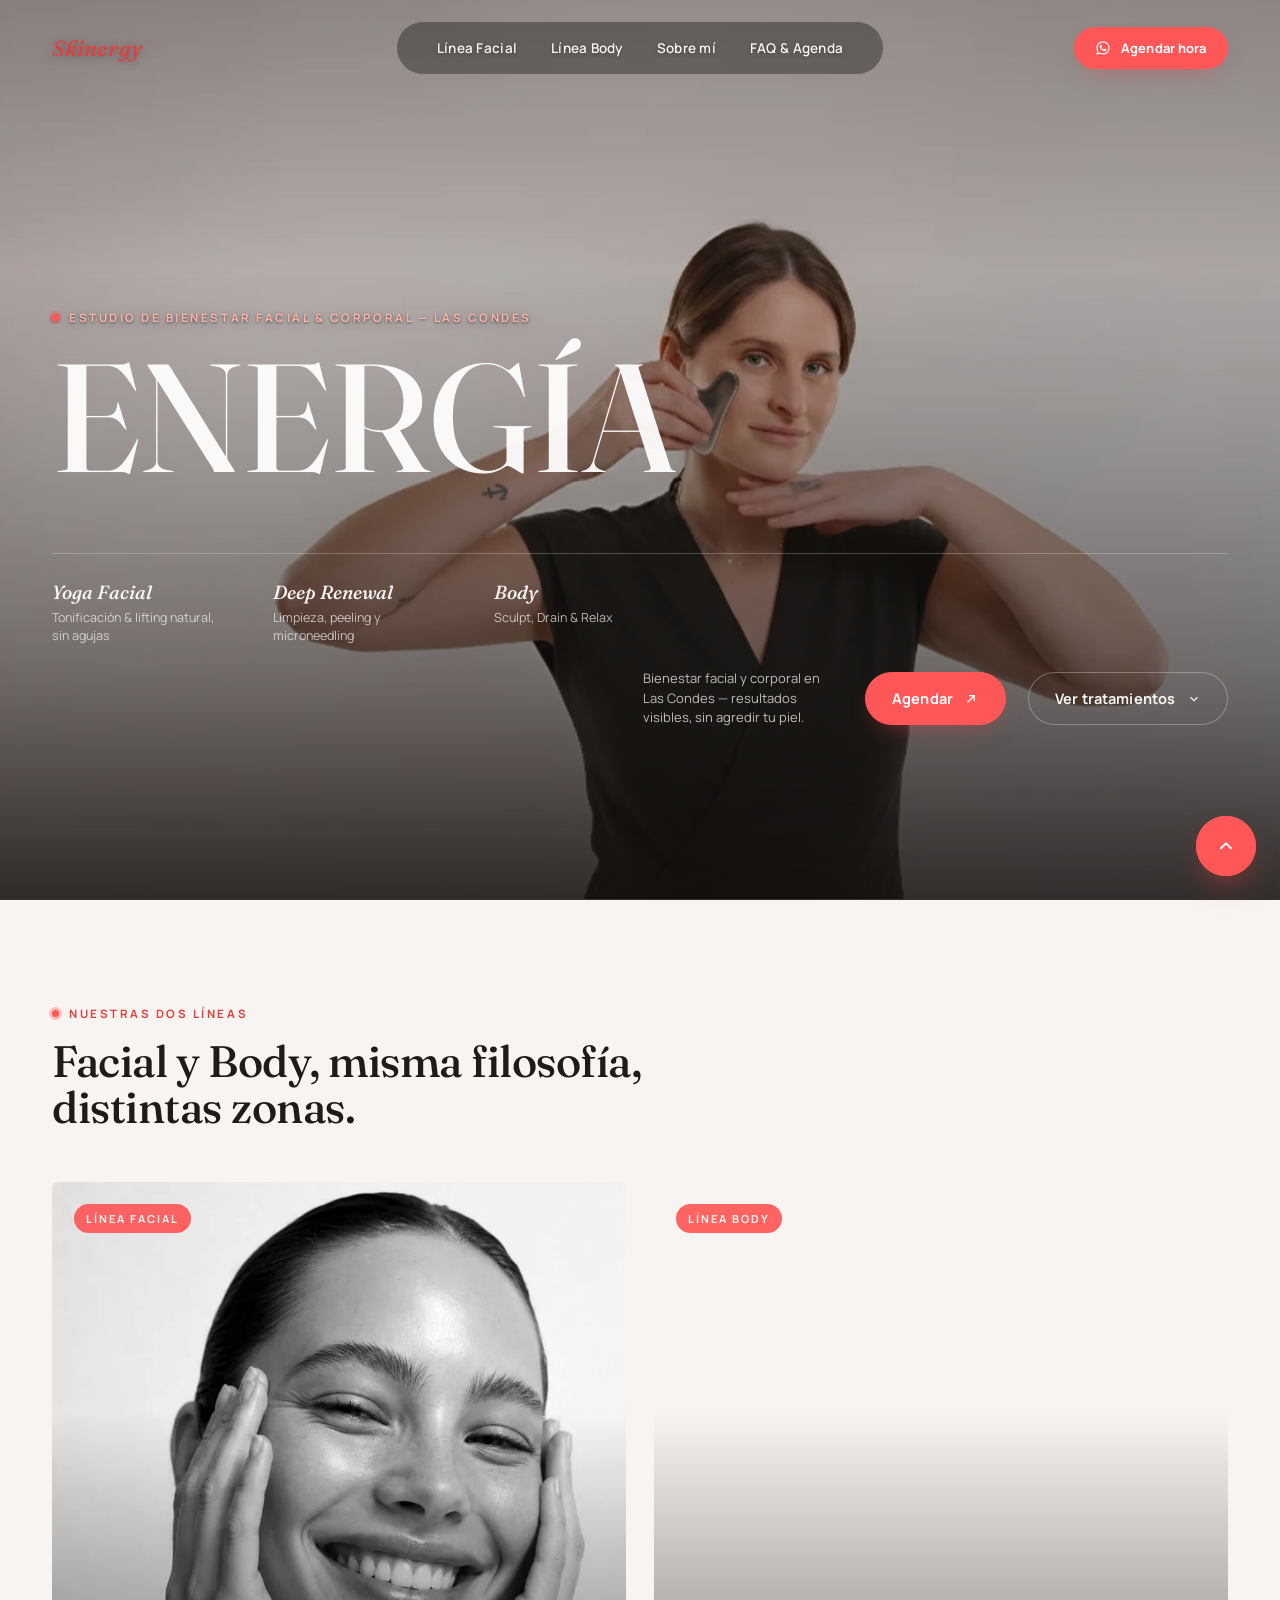
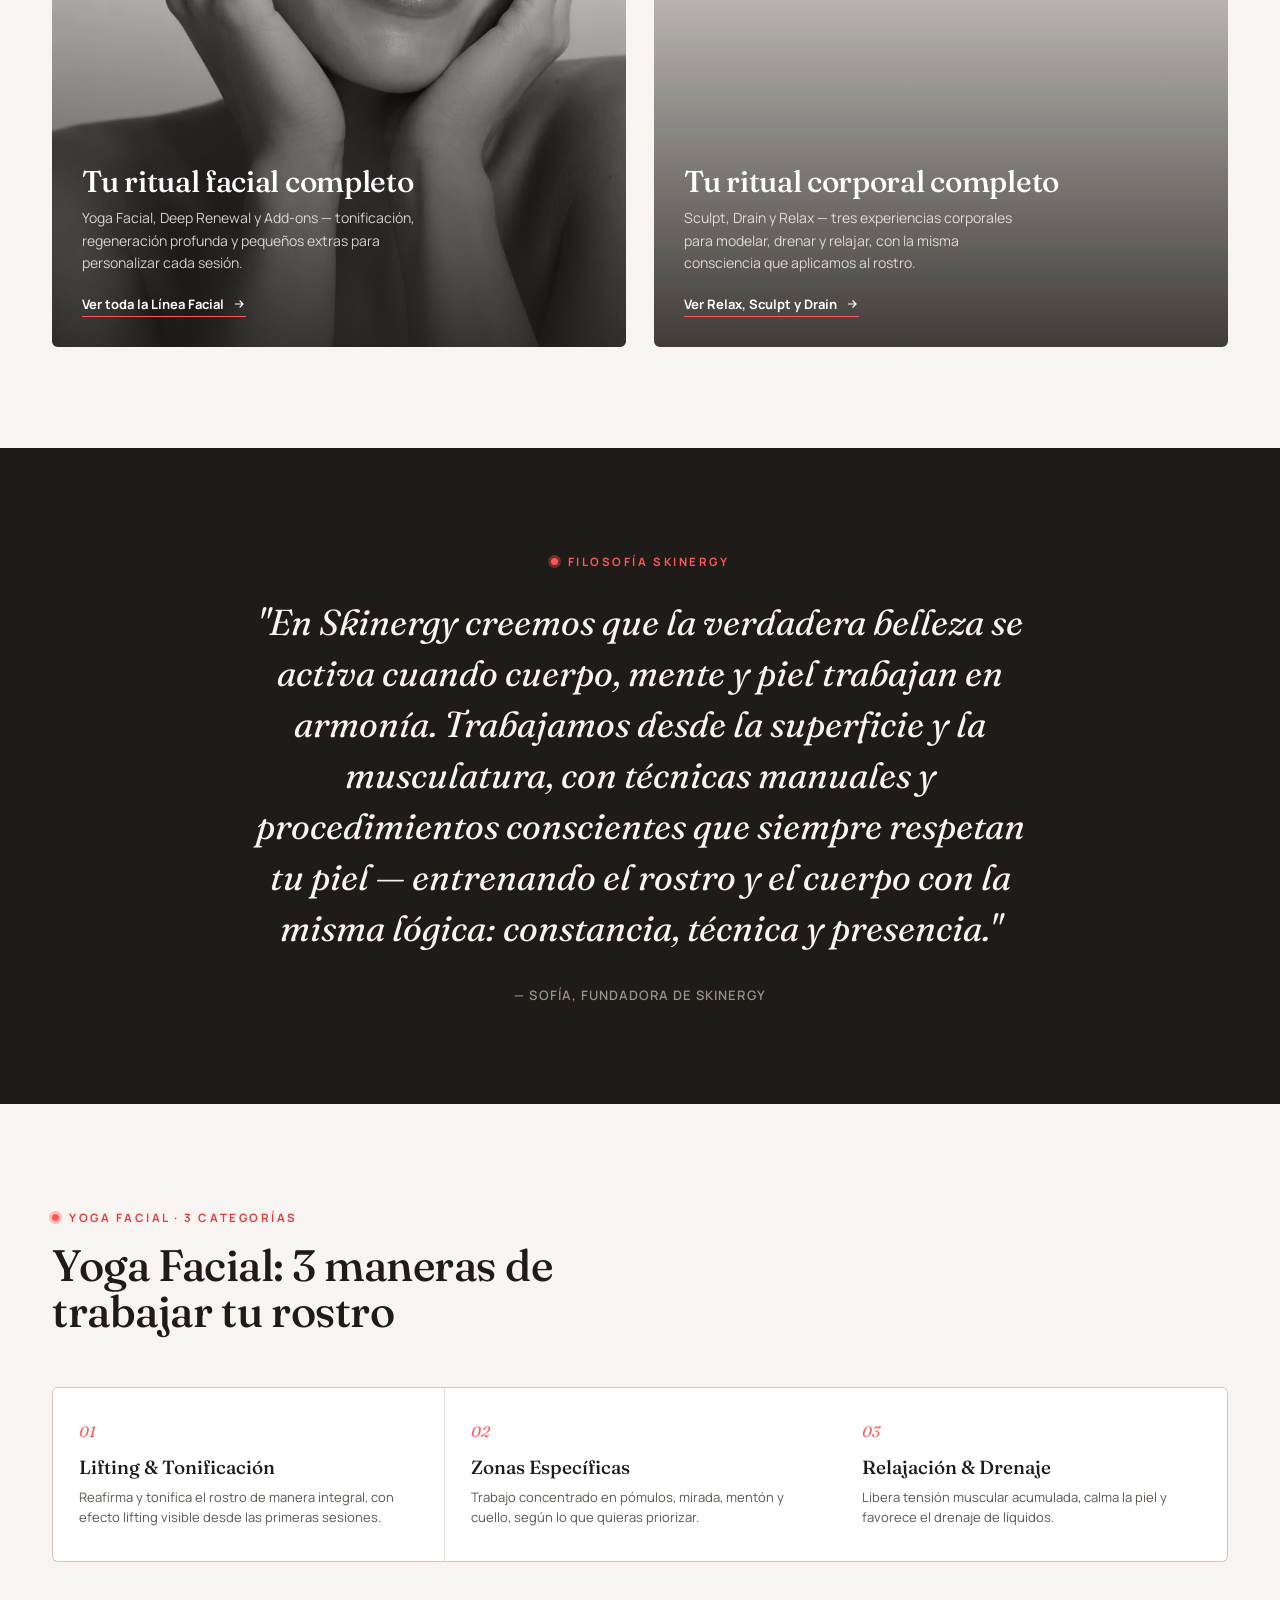
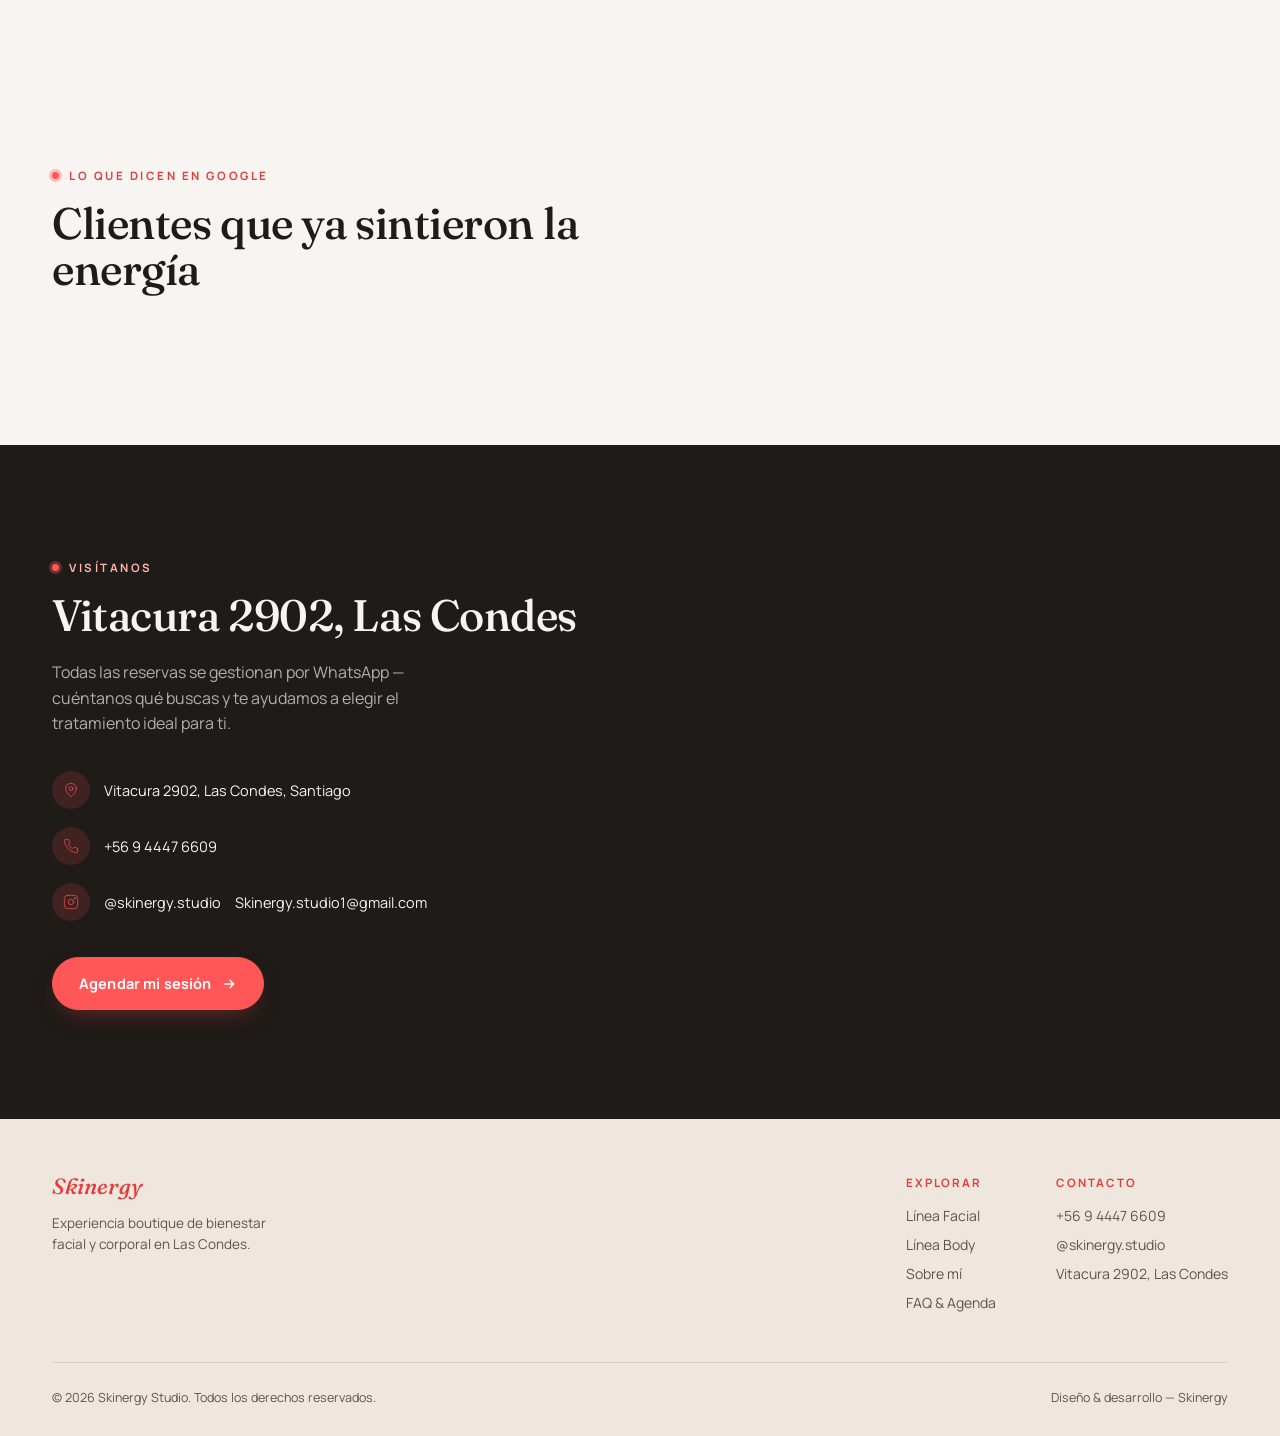
==== commit 0e199df8: "Add files via upload" ====
--- a/index.html
+++ b/index.html
@@ -5,6 +5,42 @@
 <meta name="viewport" content="width=device-width, initial-scale=1.0, maximum-scale=1">
 <title>Skinergy — Energía para tu piel</title>
 <meta name="description" content="Skinergy, estudio boutique de bienestar facial y corporal en Vitacura 2902, Las Condes. Yoga Facial, Deep Renewal y tratamientos Body.">
+<link rel="canonical" href="https://skinergy.studio/">
+<meta property="og:type" content="website">
+<meta property="og:site_name" content="Skinergy">
+<meta property="og:locale" content="es_CL">
+<meta property="og:url" content="https://skinergy.studio/">
+<meta property="og:title" content="Skinergy — Energía para tu piel">
+<meta property="og:description" content="Skinergy, estudio boutique de bienestar facial y corporal en Vitacura 2902, Las Condes. Yoga Facial, Deep Renewal y tratamientos Body.">
+<meta property="og:image" content="https://skinergy.studio/hero-horizontal.jpg">
+<meta name="twitter:card" content="summary_large_image">
+<meta name="twitter:title" content="Skinergy — Energía para tu piel">
+<meta name="twitter:description" content="Skinergy, estudio boutique de bienestar facial y corporal en Vitacura 2902, Las Condes. Yoga Facial, Deep Renewal y tratamientos Body.">
+<meta name="twitter:image" content="https://skinergy.studio/hero-horizontal.jpg">
+<script type="application/ld+json">
+{
+  "@context": "https://schema.org",
+  "@type": "DaySpa",
+  "name": "Skinergy — Energía para tu piel",
+  "image": "https://skinergy.studio/hero-horizontal.jpg",
+  "url": "https://skinergy.studio/",
+  "telephone": "+56944476609",
+  "priceRange": "$$",
+  "address": {
+    "@type": "PostalAddress",
+    "streetAddress": "Av. Vitacura 2902",
+    "addressLocality": "Las Condes",
+    "addressRegion": "Región Metropolitana",
+    "addressCountry": "CL"
+  },
+  "geo": {
+    "@type": "GeoCoordinates",
+    "latitude": -33.4123653,
+    "longitude": -70.6027542
+  },
+  "sameAs": ["https://www.instagram.com/skinergy.studio/"]
+}
+</script>
 <link rel="preconnect" href="https://fonts.googleapis.com">
 <link rel="preconnect" href="https://fonts.gstatic.com" crossorigin>
 <link href="https://fonts.googleapis.com/css2?family=Fraunces:ital,opsz,wght@0,9..144,500;1,9..144,400&family=Manrope:wght@400;500;600;700&display=swap" rel="stylesheet">
@@ -66,17 +102,18 @@
   @media(max-width:767px){
     .hero-full{ align-items:flex-end; }
     .hero-stats-row{ flex-direction:column; align-items:flex-start; gap:20px; }
-    .hero-cta-block{ width:100%; }
-    /* En mobile el link ya está en el menú hamburguesa full-screen — el
-       botón secundario acá solo compite espacio con el CTA principal. */
-    .hero-cta-block .treat-dropdown{ display:none; }
+    /* El párrafo va en su propia línea (flex-basis:100%) en vez de compartir
+       fila con los botones — así no queda un botón "flotando" a media
+       altura contra un párrafo de 3 líneas (se veía descentrado/chueco). */
+    .hero-cta-block{ width:100%; align-items:flex-start; row-gap:16px; }
+    .hero-cta-block p{ flex-basis:100%; max-width:none; }
   }
 
   .lines{ display:grid; grid-template-columns:1fr 1fr; gap:28px; }
   @media(max-width:800px){ .lines{ grid-template-columns:1fr; } }
-  .line-card{ position:relative; border-radius:6px; overflow:hidden; aspect-ratio:3/4; display:flex; flex-direction:column; justify-content:flex-end; isolation:isolate; box-shadow:0 0px 0px -18px rgba(var(--line-rgb),0); transition:transform .35s var(--ease), box-shadow .35s var(--ease); }
+  .line-card{ position:relative; border-radius:6px; overflow:hidden; aspect-ratio:3/4; display:flex; flex-direction:column; justify-content:flex-end; isolation:isolate; box-shadow:0 0px 0px -18px rgba(var(--line-rgb),0); transition:transform var(--motion-normal) var(--ease), box-shadow var(--motion-normal) var(--ease); }
   .line-card:hover{ transform:translate3d(0,-6px,0); box-shadow:0 22px 40px -18px rgba(var(--line-rgb),.32); }
-  .line-card img{ position:absolute; inset:0; width:100%; height:100%; object-fit:cover; filter:grayscale(1) contrast(1.08); transition:filter 1s var(--ease), transform 1.2s var(--ease); z-index:-2; }
+  .line-card img{ position:absolute; inset:0; width:100%; height:100%; object-fit:cover; filter:grayscale(1) contrast(1.08); transition:filter var(--motion-cinematic) var(--ease), transform var(--motion-cinematic-lg) var(--ease); z-index:-2; }
   .line-card::before{ content:""; position:absolute; inset:0; background:linear-gradient(180deg, rgba(var(--line-rgb),0) 30%, rgba(var(--line-rgb),.85) 100%); z-index:-1; }
   .line-card:hover img{ filter:grayscale(0) contrast(1.02) saturate(1.1); transform:scale(1.045); }
   .line-card .tag{ position:absolute; top:22px; left:22px; font-size:11px; font-weight:700; letter-spacing:.18em; text-transform:uppercase; color:var(--cream); background:rgba(255,87,87,.92); padding:7px 12px; border-radius:100px; }
@@ -84,14 +121,14 @@
   .line-card h3{ font-size:30px; color:var(--white); margin-bottom:10px; }
   .line-card p{ font-size:14px; color:rgba(248,244,241,.82); line-height:1.6; max-width:340px; margin-bottom:18px; }
   .line-card .link{ display:inline-flex; align-items:center; gap:8px; font-size:13px; font-weight:700; color:var(--white); border-bottom:1px solid var(--coral); padding-bottom:3px; width:fit-content; }
-  .line-card .link svg{ width:14px; height:14px; transition:transform .3s var(--ease); }
+  .line-card .link svg{ width:14px; height:14px; transition:transform var(--motion-normal) var(--ease); }
   .line-card:hover .link svg{ transform:translateX(4px); }
 
   .categories{ display:grid; grid-template-columns:repeat(3,1fr); gap:1px; background:rgba(var(--line-rgb),.1); border:1px solid rgba(var(--line-rgb),.1); border-radius:6px; overflow:hidden; }
   @media(max-width:900px){ .categories{ grid-template-columns:1fr; } }
-  .cat{ --tiltX:0deg; --tiltY:0deg; --lift:0px; --mx:50%; --my:50%; position:relative; background:var(--white); padding:34px 26px; transform:perspective(1000px) rotateX(var(--tiltX)) rotateY(var(--tiltY)) translate3d(0,var(--lift),0); transition:background .5s var(--ease), transform .35s var(--ease), box-shadow .35s var(--ease); }
+  .cat{ --tiltX:0deg; --tiltY:0deg; --lift:0px; --mx:50%; --my:50%; position:relative; background:var(--white); padding:34px 26px; transform:perspective(1000px) rotateX(var(--tiltX)) rotateY(var(--tiltY)) translate3d(0,var(--lift),0); transition:background var(--motion-smooth) var(--ease), transform var(--motion-normal) var(--ease), box-shadow var(--motion-normal) var(--ease); }
   .cat:hover{ background:var(--cream-warm); box-shadow:0 20px 32px -22px rgba(var(--line-rgb),.3); }
-  .cat::after{ content:""; position:absolute; inset:0; pointer-events:none; background:radial-gradient(220px circle at var(--mx) var(--my), rgba(255,87,87,.10), transparent 70%); opacity:0; transition:opacity .4s var(--ease); }
+  .cat::after{ content:""; position:absolute; inset:0; pointer-events:none; background:radial-gradient(220px circle at var(--mx) var(--my), rgba(255,87,87,.10), transparent 70%); opacity:0; transition:opacity var(--motion-normal) var(--ease); }
   .cat:hover::after{ opacity:1; }
   .cat .n{ font-family:'Fraunces',serif; font-style:italic; color:var(--coral); font-size:15px; margin-bottom:14px; display:block;}
   .cat h4{ font-family:'Fraunces',serif; font-weight:500; font-size:19px; margin-bottom:8px; }
@@ -99,9 +136,9 @@
 
   .testi-grid{ display:grid; grid-template-columns:repeat(3,1fr); gap:22px; }
   @media(max-width:900px){ .testi-grid{ grid-template-columns:1fr; } }
-  .testi{ --tiltX:0deg; --tiltY:0deg; --lift:0px; --mx:50%; --my:50%; position:relative; background:var(--white); border:1px solid rgba(var(--line-rgb),.08); border-radius:6px; padding:30px 28px; transform:perspective(1000px) rotateX(var(--tiltX)) rotateY(var(--tiltY)) translate3d(0,var(--lift),0); transition:transform .35s var(--ease), box-shadow .35s var(--ease), border-color .5s var(--ease); }
+  .testi{ --tiltX:0deg; --tiltY:0deg; --lift:0px; --mx:50%; --my:50%; position:relative; background:var(--white); border:1px solid rgba(var(--line-rgb),.08); border-radius:6px; padding:30px 28px; transform:perspective(1000px) rotateX(var(--tiltX)) rotateY(var(--tiltY)) translate3d(0,var(--lift),0); transition:transform var(--motion-normal) var(--ease), box-shadow var(--motion-normal) var(--ease), border-color var(--motion-smooth) var(--ease); }
   .testi:hover{ box-shadow:0 20px 32px -22px rgba(var(--line-rgb),.28); border-color:var(--coral); }
-  .testi::after{ content:""; position:absolute; inset:0; border-radius:inherit; pointer-events:none; background:radial-gradient(220px circle at var(--mx) var(--my), rgba(255,87,87,.10), transparent 70%); opacity:0; transition:opacity .4s var(--ease); }
+  .testi::after{ content:""; position:absolute; inset:0; border-radius:inherit; pointer-events:none; background:radial-gradient(220px circle at var(--mx) var(--my), rgba(255,87,87,.10), transparent 70%); opacity:0; transition:opacity var(--motion-normal) var(--ease); }
   .testi:hover::after{ opacity:1; }
   .stars{ display:flex; gap:4px; margin-bottom:18px; }
   .stars svg{ width:15px; height:15px; fill:var(--coral); }
--- a/styles.css
+++ b/styles.css
@@ -10,6 +10,7 @@
   --ring: rgba(255,87,87,0.35);
   --ease: cubic-bezier(.16,1,.3,1);
   --spring: cubic-bezier(.34,1.56,.64,1);
+  --ease-in-out: cubic-bezier(.77,0,.175,1);
   /* RGB (sin rgb()/sin alpha) del tono "línea" — bordes, divisores y
      sombras sutiles que hoy están hardcodeados como rgba(var(--line-rgb),X) en
      todo el archivo. Se agrupan en una sola variable para que el modo
@@ -17,20 +18,33 @@
      tinte claro sobre fondo oscuro) sin tener que tocar cada rgba() suelto. */
   --line-rgb: 31,27,24;
 
-  /* Motion tokens para componentes nuevos (nav indicator, stagger de menú).
-     El resto del sistema (--ease/--spring de arriba) ya está afinado y en
-     uso consistente en todo el archivo — no se reescribe solo para usar
-     estos nombres, sería puro churn sin cambio visible. */
-  --motion-fast:180ms;
-  --motion-normal:280ms;
-  --motion-medium:450ms;
+  /* Escala de duración con 5 niveles — todo transition:/animation: del
+     archivo usa uno de estos, nunca un valor suelto. Los ~20 valores
+     sueltos que había antes (.3s, .35s, .4s, .45s, .5s, .55s, .6s...) eran
+     el mismo puñado de intenciones escritas a mano de formas ligeramente
+     distintas; consolidarlos en 5 niveles con nombre es lo que evita que seguir
+     sumando componentes vuelva a dispersar los tiempos. */
+  --motion-micro:140ms;      /* press/active feedback */
+  --motion-fast:220ms;       /* hover de color, iconos pequeños */
+  --motion-normal:320ms;     /* nav, chips, acordeón */
+  --motion-smooth:480ms;     /* cards, dropdowns, menú móvil */
+  --motion-cinematic:720ms;  /* reveals de texto/sección al hacer scroll */
+  --motion-cinematic-lg:1080ms; /* reveal de imagen grande (clip-path+scale+blur) */
+
+  /* Distancias/escalas para reveals — mismo principio: nombradas, no sueltas. */
+  --dist-xs:6px;
+  --dist-sm:14px;
+  --dist-md:24px;
+  --dist-lg:36px;
+  --scale-press:.97;
+  --scale-enter:.96;
 }
 
 *{box-sizing:border-box; margin:0; padding:0;}
 html{scroll-behavior:smooth;}
 body, header, footer, .btn, .treat-card, .cat, .testi, .body-row, .faq-item, .faq-q,
 .price-table, .price-table tbody tr, .cert-pill, .mobile-menu, nav.links a, .line-card{
-  transition:background-color .3s var(--ease), color .3s var(--ease), border-color .3s var(--ease);
+  transition:background-color var(--motion-normal) var(--ease), color var(--motion-normal) var(--ease), border-color var(--motion-normal) var(--ease);
 }
 body{
   background:var(--cream);
@@ -103,13 +117,13 @@
   background-position:0 0;
   background-size:0% 100%;
   transform:translate3d(var(--mag-x,0px), var(--mag-y,0px), 0);
-  transition:background-size .85s var(--ease), border-color .5s var(--ease), transform .5s var(--spring), box-shadow .5s var(--ease), color .85s var(--ease);
+  transition:background-size var(--motion-cinematic) var(--ease), border-color var(--motion-smooth) var(--ease), transform var(--motion-smooth) var(--spring), box-shadow var(--motion-smooth) var(--ease), color var(--motion-cinematic) var(--ease);
   box-shadow:0 10px 24px -12px rgba(226,62,62,.55);
   cursor:pointer;
   will-change:transform;
 }
 .btn:hover, .btn.tap-active{ background-size:100% 100%; border-color:var(--coral-deep); transform:translate3d(var(--mag-x,0px), calc(var(--mag-y,0px) - 5px), 0); box-shadow:0 10px 22px -10px rgba(226,62,62,.5); }
-.btn:active{ transform:scale(.96); transition:transform .18s var(--spring); }
+.btn:active{ transform:scale(.96); transition:transform var(--motion-micro) var(--spring); }
 .btn.ghost{
   background-color:transparent;
   background-image:linear-gradient(var(--ink), var(--ink));
@@ -119,7 +133,7 @@
   color:var(--ink);
   border:1px solid rgba(var(--line-rgb),.25);
   box-shadow:none;
-  transition:background-size .85s var(--ease), color .85s var(--ease), border-color .5s var(--ease), transform .5s var(--ease);
+  transition:background-size var(--motion-cinematic) var(--ease), color var(--motion-cinematic) var(--ease), border-color var(--motion-smooth) var(--ease), transform var(--motion-smooth) var(--ease);
 }
 .btn.ghost:hover, .btn.ghost.tap-active{ background-size:100% 100%; color:var(--white); border-color:var(--ink); transform:translateY(-5px); }
 .btn.ghost.on-dark{
@@ -128,7 +142,7 @@
   background-image:linear-gradient(var(--cream), var(--cream));
 }
 .btn.ghost.on-dark:hover, .btn.ghost.on-dark.tap-active{ background-size:100% 100%; color:var(--ink); border-color:var(--cream); }
-.btn svg{width:16px; height:16px; flex-shrink:0; position:relative; z-index:1; transition:transform .5s var(--ease);}
+.btn svg{width:16px; height:16px; flex-shrink:0; position:relative; z-index:1; transition:transform var(--motion-smooth) var(--ease);}
 .btn:hover svg, .btn.tap-active svg{ transform:translateX(3px); }
 
 /* On dark sections (quote-section, contact-band) the fill must go light, not ink —
@@ -152,8 +166,8 @@
   padding-left:env(safe-area-inset-left); padding-right:env(safe-area-inset-right);
   background:var(--cream);
   border-bottom:1px solid transparent;
-  transition:background .5s var(--ease), padding .5s var(--ease), box-shadow .5s var(--ease), border-color .5s var(--ease);
-  animation:header-drop 1s var(--ease) .1s both;
+  transition:background var(--motion-smooth) var(--ease), padding var(--motion-smooth) var(--ease), box-shadow var(--motion-smooth) var(--ease), border-color var(--motion-smooth) var(--ease);
+  animation:header-drop var(--motion-cinematic) var(--ease) .1s both;
   /* Header es idéntico en las 5 páginas salvo el link activo — con esto,
      en navegadores con View Transitions (navigation:auto ya activo abajo)
      el header no vuelve a hacer fade/scale con el resto de la página al
@@ -173,9 +187,13 @@
    columnas laterales siempre pesan igual, y la columna central (ancho de
    su contenido) queda centrada de verdad en el ancho total del nav. */
 .nav-row{ display:grid; grid-template-columns:1fr auto 1fr; align-items:center; }
-.logo{ display:inline-flex; align-items:center; justify-self:start; }
-nav.links{ justify-self:center; }
-.nav-cta{ justify-self:end; }
+/* grid-column explícito en los 3 — sin esto, en mobile nav.links pasa a
+   display:none y el auto-placement de Grid corre a .nav-cta a la columna
+   del medio (el hueco que deja el link oculto), en vez de quedarse en la
+   derecha: quedaba pegado al centro con un espacio vacío hasta el borde. */
+.logo{ display:inline-flex; align-items:center; grid-column:1; justify-self:start; }
+nav.links{ grid-column:2; justify-self:center; }
+.nav-cta{ grid-column:3; justify-self:end; }
 .logo-word{
   display:inline-block;
   font-family:'Fraunces', serif;
@@ -199,15 +217,15 @@
   50%{ background-position:-80% 0; }
   100%{ background-position:-80% 0; }
 }
-nav.links{ display:flex; gap:2px; align-items:center; position:relative; border-radius:100px; transition:background .4s var(--ease), padding .4s var(--ease); }
+nav.links{ display:flex; gap:2px; align-items:center; position:relative; border-radius:100px; transition:background var(--motion-normal) var(--ease), padding var(--motion-normal) var(--ease); }
 nav.links a{
   font-size:13.5px; font-weight:600; letter-spacing:0.02em;
   position:relative; padding:7px 16px; border-radius:22px;
-  transition:background .3s var(--ease), color .3s var(--ease);
+  transition:background var(--motion-normal) var(--ease), color var(--motion-normal) var(--ease);
 }
 /* Burbuja liviana al pasar el mouse — nada de línea/subrayado, mismo
    lenguaje "vidrio" que la burbuja del link activo de abajo, más sutil. */
-nav.links a:hover{ background:rgba(var(--line-rgb),.08); }
+@media (hover:hover) and (pointer:fine){ nav.links a:hover{ background:rgba(var(--line-rgb),.08); } }
 
 /* Burbuja de vidrio líquido para el link de la página activa — reemplaza
    la barra deslizante anterior (quedaba como una línea delgada residual,
@@ -219,7 +237,7 @@
   backdrop-filter:blur(9px); -webkit-backdrop-filter:blur(9px);
   border:1px solid rgba(var(--line-rgb),.15);
 }
-nav.links a.active:hover{ background:rgba(var(--line-rgb),.15); }
+@media (hover:hover) and (pointer:fine){ nav.links a.active:hover{ background:rgba(var(--line-rgb),.15); } }
 .nav-cta{ display:flex; align-items:center; gap:22px; }
 .nav-cta .btn{ padding:11px 20px; font-size:13px; }
 
@@ -235,7 +253,7 @@
 }
 .burger span{
   display:block; width:22px; height:1.5px; background:var(--ink);
-  transition:transform .45s var(--ease), opacity .3s var(--ease);
+  transition:transform var(--motion-smooth) var(--ease), opacity var(--motion-normal) var(--ease);
 }
 .burger.open span:nth-child(1){ transform:translateY(6.5px) rotate(45deg); }
 .burger.open span:nth-child(2){ opacity:0; }
@@ -253,7 +271,7 @@
   overflow-y:auto; -webkit-overflow-scrolling:touch;
   background:var(--cream-warm);
   opacity:0; visibility:hidden; pointer-events:none;
-  transition:opacity .5s var(--ease), visibility 0s linear .5s, background-color .3s var(--ease);
+  transition:opacity var(--motion-smooth) var(--ease), visibility 0s linear .5s, background-color var(--motion-normal) var(--ease);
   z-index:1;
   display:flex; align-items:center; justify-content:center;
   padding:max(20px, env(safe-area-inset-top)) max(20px, env(safe-area-inset-right)) calc(24px + env(safe-area-inset-bottom)) max(20px, env(safe-area-inset-left));
@@ -264,7 +282,7 @@
 }
 .mobile-menu.open{
   opacity:1; visibility:visible; pointer-events:auto;
-  transition:opacity .5s var(--ease);
+  transition:opacity var(--motion-smooth) var(--ease);
 }
 .mobile-menu-inner{
   display:flex; flex-direction:column; gap:10px;
@@ -290,7 +308,7 @@
    inmediato en vez de perezoso. */
 .mobile-menu-inner > *{
   opacity:0; filter:blur(6px); transform:translate3d(0,18px,0);
-  transition:opacity .5s var(--ease), filter .5s var(--ease), transform .5s var(--ease);
+  transition:opacity var(--motion-smooth) var(--ease), filter var(--motion-smooth) var(--ease), transform var(--motion-smooth) var(--ease);
 }
 .mobile-menu.open .mobile-menu-inner > *{ opacity:1; filter:blur(0); transform:none; }
 .mobile-menu.open .mobile-menu-inner > *:nth-child(1){ transition-delay:0ms; }
@@ -299,7 +317,7 @@
 .mobile-menu.open .mobile-menu-inner > *:nth-child(4){ transition-delay:180ms; }
 .mobile-menu.open .mobile-menu-inner > *:nth-child(5){ transition-delay:240ms; }
 
-body.menu-open .fab-group{ opacity:0; pointer-events:none; transition:opacity .3s var(--ease); }
+body.menu-open .fab-group{ opacity:0; pointer-events:none; transition:opacity var(--motion-normal) var(--ease); }
 
 @media(max-width:360px){
   .mobile-menu-inner{ padding:0 8px; }
@@ -375,7 +393,7 @@
   display:flex; align-items:center; gap:56px;
 }
 .strip-track span::after{ content:"—"; color:var(--coral); font-style:normal; }
-.strip:hover .strip-track{ animation-play-state:paused; }
+@media (hover:hover) and (pointer:fine){ .strip:hover .strip-track{ animation-play-state:paused; } }
 @keyframes scroll-left{ from{transform:translateX(0);} to{transform:translateX(-50%);} }
 
 /* ---------- Section shell ---------- */
@@ -388,15 +406,40 @@
   opacity:0;
   filter:blur(4px);
   transform:translate3d(0,18px,0);
-  transition:opacity .7s var(--ease), filter .8s var(--ease), transform .7s var(--ease);
+  transition:opacity var(--motion-cinematic) var(--ease), filter var(--motion-cinematic) var(--ease), transform var(--motion-cinematic) var(--ease);
   will-change:opacity, filter, transform;
 }
 .reveal.in, .load-reveal.in{ opacity:1; filter:blur(0); transform:none; }
+/* Bug real, no cosmético: .treat-card/.cat/.testi/.body-row traen su propio
+   transform en reposo (perspective+rotateX/Y+translate3d para el tilt 3D al
+   mousemove, en initCardTilt()). ".reveal.in{transform:none}" de arriba es
+   más específico que ese selector de una sola clase, así que le ganaba
+   siempre — el tilt seguía calculándose en JS (--tiltX/--tiltY sí
+   cambiaban) pero nunca se veía: el "transform:none" del reveal lo pisaba
+   apenas la card terminaba de entrar, que es prácticamente siempre antes de
+   que alguien la toque con el mouse. Sin esto, la card 3D tilt de la que
+   habla el DESIGN.md llevaba rota desde que existe el sistema de reveal. */
+.treat-card.reveal.in, .cat.reveal.in, .testi.reveal.in{
+  transform:perspective(1000px) rotateX(var(--tiltX,0deg)) rotateY(var(--tiltY,0deg)) translate3d(0,var(--lift,0px),0);
+}
+.body-row.reveal.in{
+  transform:perspective(1200px) rotateX(var(--tiltX,0deg)) rotateY(var(--tiltY,0deg)) translate3d(0,var(--lift,0px),0);
+}
 
 .reveal-rand{
   transform:translate3d(0,14px,0) scale(.98) rotate(var(--rot, 0deg));
 }
 .reveal-rand.in{ transform:none; }
+
+/* Filas alternadas (facial/body de a dos columnas foto+texto): en vez del
+   mismo fade-hacia-arriba de todo lo demás, la fila entra desde su propio
+   lado — izquierda en las filas impares, derecha en las pares — así el
+   desplazamiento horizontal refuerza el zig-zag que el layout ya dibuja.
+   El :not(.in) le gana en especificidad a ".reveal.in" sin depender del
+   orden en el archivo, así el estado final queda limpio cuando se agrega
+   la clase "in". */
+.reveal.reveal-row:not(.in){ transform:translate3d(calc(var(--dist-lg) * -1),0,0); filter:blur(3px); }
+.reveal.reveal-row:nth-child(even):not(.in){ transform:translate3d(var(--dist-lg),0,0); }
 
 /* ---------- Quote / philosophy section ---------- */
 .quote-section{ background:var(--ink); color:var(--cream); }
@@ -441,21 +484,21 @@
   border-radius:6px;
   padding:26px 24px;
   transform:perspective(1000px) rotateX(var(--tiltX)) rotateY(var(--tiltY)) translate3d(0,var(--lift),0);
-  transition:border-color .5s var(--ease), transform .35s var(--ease), box-shadow .35s var(--ease), background-color .3s var(--ease);
+  transition:border-color var(--motion-smooth) var(--ease), transform var(--motion-normal) var(--ease), box-shadow var(--motion-normal) var(--ease), background-color var(--motion-normal) var(--ease);
   display:flex; flex-direction:column;
   will-change:transform;
 }
-.treat-card:hover{ border-color:var(--coral); box-shadow:0 22px 40px -20px rgba(var(--line-rgb),.28); }
+@media (hover:hover) and (pointer:fine){ .treat-card:hover{ border-color:var(--coral); box-shadow:0 22px 40px -20px rgba(var(--line-rgb),.28); } }
 .treat-card::after{
   content:""; position:absolute; inset:0; border-radius:inherit; pointer-events:none;
   background:radial-gradient(220px circle at var(--mx) var(--my), rgba(255,87,87,.10), transparent 70%);
-  opacity:0; transition:opacity .4s var(--ease);
-}
-.treat-card:hover::after{ opacity:1; }
+  opacity:0; transition:opacity var(--motion-normal) var(--ease);
+}
+@media (hover:hover) and (pointer:fine){ .treat-card:hover::after{ opacity:1; } }
 .treat-card .photo{ margin:-26px -24px 20px; aspect-ratio:3/4; overflow:hidden; border-radius:6px 6px 0 0; }
-.treat-card .photo img{ width:100%; height:100%; object-fit:cover; filter:grayscale(1) contrast(1.05); transition:transform 1.1s var(--ease), filter 1.1s var(--ease); }
+.treat-card .photo img{ width:100%; height:100%; object-fit:cover; filter:grayscale(1) contrast(1.05); transition:transform var(--motion-cinematic-lg) var(--ease), filter var(--motion-cinematic-lg) var(--ease); }
 main img{ opacity:1; }
-.treat-card:hover .photo img{ transform:scale(1.06); filter:grayscale(0) contrast(1.02) saturate(1.05); }
+@media (hover:hover) and (pointer:fine){ .treat-card:hover .photo img{ transform:scale(1.06); filter:grayscale(0) contrast(1.02) saturate(1.05); } }
 .treat-card .price-row{ display:flex; align-items:baseline; gap:8px; margin-bottom:2px; }
 .treat-card .price{ font-family:'Fraunces',serif; font-size:21px; color:var(--coral-deep); font-weight:500; }
 .treat-card .duration{ font-size:11.5px; color:var(--ink-soft); font-weight:700; letter-spacing:.03em; text-transform:uppercase; }
@@ -499,7 +542,7 @@
   display:flex; align-items:center; justify-content:center; flex-shrink:0;
 }
 .info-row .ico svg{ width:16px; height:16px; stroke:var(--coral); }
-.info-row a:hover{ color:var(--coral-soft); }
+@media (hover:hover) and (pointer:fine){ .info-row a:hover{ color:var(--coral-soft); } }
 .map-frame{ position:relative; border-radius:6px; overflow:hidden; aspect-ratio:4/3.4; }
 .map-frame img{ width:100%; height:100%; object-fit:cover; filter:grayscale(1) contrast(1.1) brightness(.9); }
 .map-frame iframe{ display:block; width:100%; height:100%; }
@@ -510,24 +553,24 @@
 .faq-q{
   width:100%; text-align:left; padding:24px 26px; display:flex; align-items:center; justify-content:space-between;
   gap:20px; font-family:'Fraunces',serif; font-size:18px; font-weight:500; background:var(--white); border:none; cursor:pointer; color:var(--ink);
-  transition:background .3s var(--ease);
-}
-.faq-q:hover{ background:var(--cream-warm); }
-.faq-q .plus{ width:26px; height:26px; border-radius:50%; border:1px solid rgba(var(--line-rgb),.2); flex-shrink:0; position:relative; transition:transform .35s var(--ease), background .35s var(--ease), border-color .35s var(--ease); }
-.faq-q .plus::before, .faq-q .plus::after{ content:""; position:absolute; background:var(--ink); top:50%; left:50%; transform:translate(-50%,-50%); transition:opacity .3s var(--ease), background .3s var(--ease); }
+  transition:background var(--motion-normal) var(--ease);
+}
+@media (hover:hover) and (pointer:fine){ .faq-q:hover{ background:var(--cream-warm); } }
+.faq-q .plus{ width:26px; height:26px; border-radius:50%; border:1px solid rgba(var(--line-rgb),.2); flex-shrink:0; position:relative; transition:transform var(--motion-normal) var(--ease), background var(--motion-normal) var(--ease), border-color var(--motion-normal) var(--ease); }
+.faq-q .plus::before, .faq-q .plus::after{ content:""; position:absolute; background:var(--ink); top:50%; left:50%; transform:translate(-50%,-50%); transition:opacity var(--motion-normal) var(--ease), background var(--motion-normal) var(--ease); }
 .faq-q .plus::before{ width:10px; height:1.5px; }
 .faq-q .plus::after{ width:1.5px; height:10px; }
 .faq-item.open .faq-q .plus{ background:var(--coral); border-color:var(--coral); transform:rotate(180deg); }
 .faq-item.open .faq-q .plus::before, .faq-item.open .faq-q .plus::after{ background:var(--white); }
 .faq-item.open .faq-q .plus::after{ opacity:0; }
-.faq-a{ max-height:0; overflow:hidden; transition:max-height .45s var(--ease); }
+.faq-a{ max-height:0; overflow:hidden; transition:max-height var(--motion-smooth) var(--ease); }
 .faq-a-inner{ padding:0 26px 26px; font-size:14.5px; color:var(--ink-soft); line-height:1.7; max-width:620px; }
 
 /* ---------- Pricing / bonos table ---------- */
 .price-table{ width:100%; border-collapse:collapse; background:var(--white); border-radius:6px; overflow:hidden; border:1px solid rgba(var(--line-rgb),.08); }
 .price-table thead th{ background:var(--ink); color:var(--cream); text-align:left; font-size:11.5px; letter-spacing:.12em; text-transform:uppercase; font-weight:700; padding:16px 20px; }
 .price-table tbody td{ padding:18px 20px; font-size:14.5px; border-top:1px solid rgba(var(--line-rgb),.08); }
-.price-table tbody tr:hover{ background:var(--cream-warm); }
+@media (hover:hover) and (pointer:fine){ .price-table tbody tr:hover{ background:var(--cream-warm); } }
 .price-table td.discount{ color:var(--coral-deep); font-weight:700; }
 .price-table-wrap{ overflow-x:auto; border-radius:6px; }
 @media(max-width:700px){ .price-table{ font-size:13px; } .price-table thead th, .price-table tbody td{ padding:12px 14px; } }
@@ -539,10 +582,10 @@
 .about-photo img{ width:100%; height:100%; object-fit:cover; filter:contrast(1.05); }
 @media(max-width:900px){ .about-photo{ position:static; max-width:340px; margin:0 auto; } }
 .about-copy p{ font-size:16px; line-height:1.85; color:var(--ink-soft); margin-bottom:20px; }
-.about-copy .extra{ max-height:0; overflow:hidden; transition:max-height .6s var(--ease); }
+.about-copy .extra{ max-height:0; overflow:hidden; transition:max-height var(--motion-smooth) var(--ease); }
 .about-copy .extra.open{ max-height:900px; }
 .read-more-btn{ background:none; border:none; font-weight:700; color:var(--coral-deep); font-size:14px; cursor:pointer; display:inline-flex; align-items:center; gap:6px; padding:0; }
-.read-more-btn svg{ width:14px; height:14px; transition:transform .3s var(--ease); }
+.read-more-btn svg{ width:14px; height:14px; transition:transform var(--motion-normal) var(--ease); }
 .read-more-btn.open svg{ transform:rotate(180deg); }
 .cert-list{ display:flex; flex-wrap:wrap; gap:10px; margin-top:28px; }
 .cert-pill{ font-size:12.5px; font-weight:700; letter-spacing:.02em; padding:9px 16px; border-radius:100px; background:var(--cream-warm); color:var(--ink); border:1px solid rgba(var(--line-rgb),.1); }
@@ -555,12 +598,12 @@
 }
 .footer-cols{ display:flex; gap:60px; flex-wrap:wrap; }
 .footer-col h5{ font-size:11.5px; font-weight:700; letter-spacing:.16em; text-transform:uppercase; color:var(--coral-deep); margin-bottom:16px; }
-.footer-col a{ display:block; font-size:14px; color:var(--ink-soft); margin-bottom:10px; transition:color .4s var(--ease), transform .4s var(--ease); overflow-wrap:break-word; word-break:break-word; }
-.footer-col a:hover{ color:var(--coral-deep); transform:translateX(5px); }
+.footer-col a{ display:block; font-size:14px; color:var(--ink-soft); margin-bottom:10px; transition:color var(--motion-normal) var(--ease), transform var(--motion-normal) var(--ease); overflow-wrap:break-word; word-break:break-word; }
+@media (hover:hover) and (pointer:fine){ .footer-col a:hover{ color:var(--coral-deep); transform:translateX(5px); } }
 .footer-bottom{ display:flex; justify-content:space-between; align-items:center; padding-top:26px; flex-wrap:wrap; gap:12px; }
 .footer-bottom p{ font-size:12.5px; color:var(--ink-soft); }
 .treat-dropdown{ position:relative; display:inline-block; }
-.treat-dropdown .btn svg{ width:14px; height:14px; margin-left:2px; transition:transform .3s var(--ease); }
+.treat-dropdown .btn svg{ width:14px; height:14px; margin-left:2px; transition:transform var(--motion-normal) var(--ease); }
 .treat-dropdown .btn[aria-expanded="true"] svg{ transform:rotate(180deg); }
 .treat-dropdown-menu{
   position:absolute; top:calc(100% + 10px); left:0; min-width:180px;
@@ -568,12 +611,12 @@
   border-radius:14px; overflow:hidden;
   box-shadow:0 18px 34px -14px rgba(var(--line-rgb),.28); border:1px solid rgba(var(--line-rgb),.08);
   opacity:0; pointer-events:none; transform:translateY(-8px) scale(.96); transform-origin:top left;
-  transition:opacity .25s var(--ease), transform .25s var(--ease);
+  transition:opacity var(--motion-fast) var(--ease), transform var(--motion-fast) var(--ease);
   z-index:20;
 }
 .treat-dropdown-menu.open{ opacity:1; pointer-events:auto; transform:translateY(0) scale(1); }
-.treat-dropdown-menu a{ display:block; padding:13px 18px; font-size:14px; font-weight:600; color:var(--ink); transition:background .2s var(--ease); }
-.treat-dropdown-menu a:hover{ background:var(--cream-warm); color:var(--coral-deep); }
+.treat-dropdown-menu a{ display:block; padding:13px 18px; font-size:14px; font-weight:600; color:var(--ink); transition:background var(--motion-fast) var(--ease); }
+@media (hover:hover) and (pointer:fine){ .treat-dropdown-menu a:hover{ background:var(--cream-warm); color:var(--coral-deep); } }
 .treat-dropdown-menu a:not(:last-child){ border-bottom:1px solid rgba(var(--line-rgb),.06); }
 
 /* ---------- Floating contact group (WhatsApp + Instagram, expandable) ---------- */
@@ -589,9 +632,9 @@
   background:var(--white);
   box-shadow:0 10px 24px -10px rgba(var(--line-rgb),.35);
   opacity:0; transform:translateY(14px) scale(.75); pointer-events:none;
-  transition:opacity .5s var(--ease), transform .5s var(--ease), box-shadow .35s var(--ease);
-}
-.fab-item svg{ width:23px; height:23px; fill:var(--ink); transition:fill .3s var(--ease); }
+  transition:opacity var(--motion-smooth) var(--ease), transform var(--motion-smooth) var(--ease), box-shadow var(--motion-normal) var(--ease);
+}
+.fab-item svg{ width:23px; height:23px; fill:var(--ink); transition:fill var(--motion-normal) var(--ease); }
 .fab-item:hover, .fab-item.tap-active{ box-shadow:0 14px 28px -10px rgba(var(--line-rgb),.45); }
 .fab-item:hover svg, .fab-item.tap-active svg{ fill:var(--coral-deep); }
 .fab-group.open .fab-options .fab-item{ opacity:1; transform:none; pointer-events:auto; }
@@ -604,10 +647,10 @@
   background:var(--coral); border:none; cursor:pointer;
   display:flex; align-items:center; justify-content:center;
   box-shadow:0 14px 30px -10px rgba(226,62,62,.6);
-  transition:transform .5s var(--ease);
-}
-.fab-toggle:hover{ transform:scale(1.08); }
-.fab-toggle svg{ width:22px; height:22px; stroke:var(--white); transition:transform .5s var(--ease); }
+  transition:transform var(--motion-smooth) var(--ease);
+}
+@media (hover:hover) and (pointer:fine){ .fab-toggle:hover{ transform:scale(1.08); } }
+.fab-toggle svg{ width:22px; height:22px; stroke:var(--white); transition:transform var(--motion-smooth) var(--ease); }
 .fab-group.open .fab-toggle svg{ transform:rotate(180deg); }
 .fab-toggle .pulse{
   position:absolute; inset:0; border-radius:50%; border:2px solid var(--coral);
@@ -651,7 +694,7 @@
   opacity:0;
   filter:blur(8px);
   transform:translate3d(-10px,0,0) scale(.97);
-  transition:opacity .8s var(--ease), filter .9s var(--ease), transform .9s var(--ease);
+  transition:opacity var(--motion-cinematic) var(--ease), filter var(--motion-cinematic) var(--ease), transform var(--motion-cinematic) var(--ease);
   transition-delay:calc(var(--li,0) * 110ms + var(--i,0) * 26ms);
   will-change:opacity, filter, transform;
 }
@@ -667,7 +710,7 @@
   transform:scale(1.08);
   filter:blur(15px);
   opacity:0;
-  transition:clip-path 1.15s var(--ease), transform 1.25s var(--ease), filter 1s var(--ease), opacity .55s var(--ease);
+  transition:clip-path var(--motion-cinematic-lg) var(--ease), transform var(--motion-cinematic-lg) var(--ease), filter var(--motion-cinematic) var(--ease), opacity var(--motion-smooth) var(--ease);
   will-change:clip-path, transform, filter, opacity;
 }
 .reveal-mask img{ display:block; width:100%; height:100%; }
@@ -684,8 +727,54 @@
 .quote-section::before, .contact-band::before{
   content:""; position:absolute; inset:0; pointer-events:none; z-index:0;
   background:radial-gradient(480px circle at var(--sx,50%) var(--sy,50%), rgba(255,87,87,.10), transparent 60%);
-  opacity:0; transition:opacity .5s var(--ease);
-}
-.quote-section:hover::before, .contact-band:hover::before{ opacity:1; }
+  opacity:0; transition:opacity var(--motion-smooth) var(--ease);
+}
+@media (hover:hover) and (pointer:fine){ .quote-section:hover::before, .contact-band:hover::before{ opacity:1; } }
 .quote-section .wrap, .contact-band .wrap{ position:relative; z-index:1; }
 
+/* ============================================================
+   PREFERS-REDUCED-MOTION
+   ============================================================
+   No se apaga la experiencia — se reduce. El desplazamiento, el blur y las
+   duraciones bajan a lo mínimo que sigue comunicando "esto está entrando",
+   pero nada viaja más de 6px, nada rota y el parallax/tilt/magnetismo (que
+   dependen de --hero-zoom, --tiltX/Y, --mag-x/y, --rot con motion real de
+   scroll/mouse, no de transición) se desactivan del todo desde script.js —
+   ver `reduceMotion` ahí. Lo que se anima siempre es opacidad y un
+   desplazamiento residual; nunca se llega a "aparece de golpe".
+   ============================================================ */
+@media (prefers-reduced-motion: reduce){
+  .reveal, .load-reveal, .reveal-rand, .reveal.reveal-row,
+  .reveal.reveal-row:nth-child(even){
+    transform:translate3d(0, var(--dist-xs), 0) !important;
+    filter:blur(2px) !important;
+    transition-duration:var(--motion-normal) !important;
+  }
+  .reveal.in, .load-reveal.in, .reveal-rand.in, .reveal.reveal-row.in{
+    transform:none !important;
+    filter:blur(0) !important;
+  }
+  .word-inner{
+    transform:translate3d(0,0,0) scale(.99) !important;
+    filter:blur(2px) !important;
+    transition-duration:var(--motion-normal) !important;
+    transition-delay:calc(var(--li,0) * 40ms + var(--i,0) * 8ms) !important;
+  }
+  .split-in .word-inner{
+    transform:none !important;
+    filter:blur(0) !important;
+  }
+  .reveal-mask{
+    transform:scale(1.02) !important;
+    filter:blur(3px) !important;
+    clip-path:inset(0% round 3px) !important;
+    transition-duration:var(--motion-normal) !important;
+  }
+  .reveal-mask.mask-in{
+    transform:scale(1) !important;
+    filter:blur(0) !important;
+    clip-path:inset(0% round 0px) !important;
+  }
+  .hero-bg img{ transition:none !important; } /* sin parallax-scale por scroll */
+}
+
